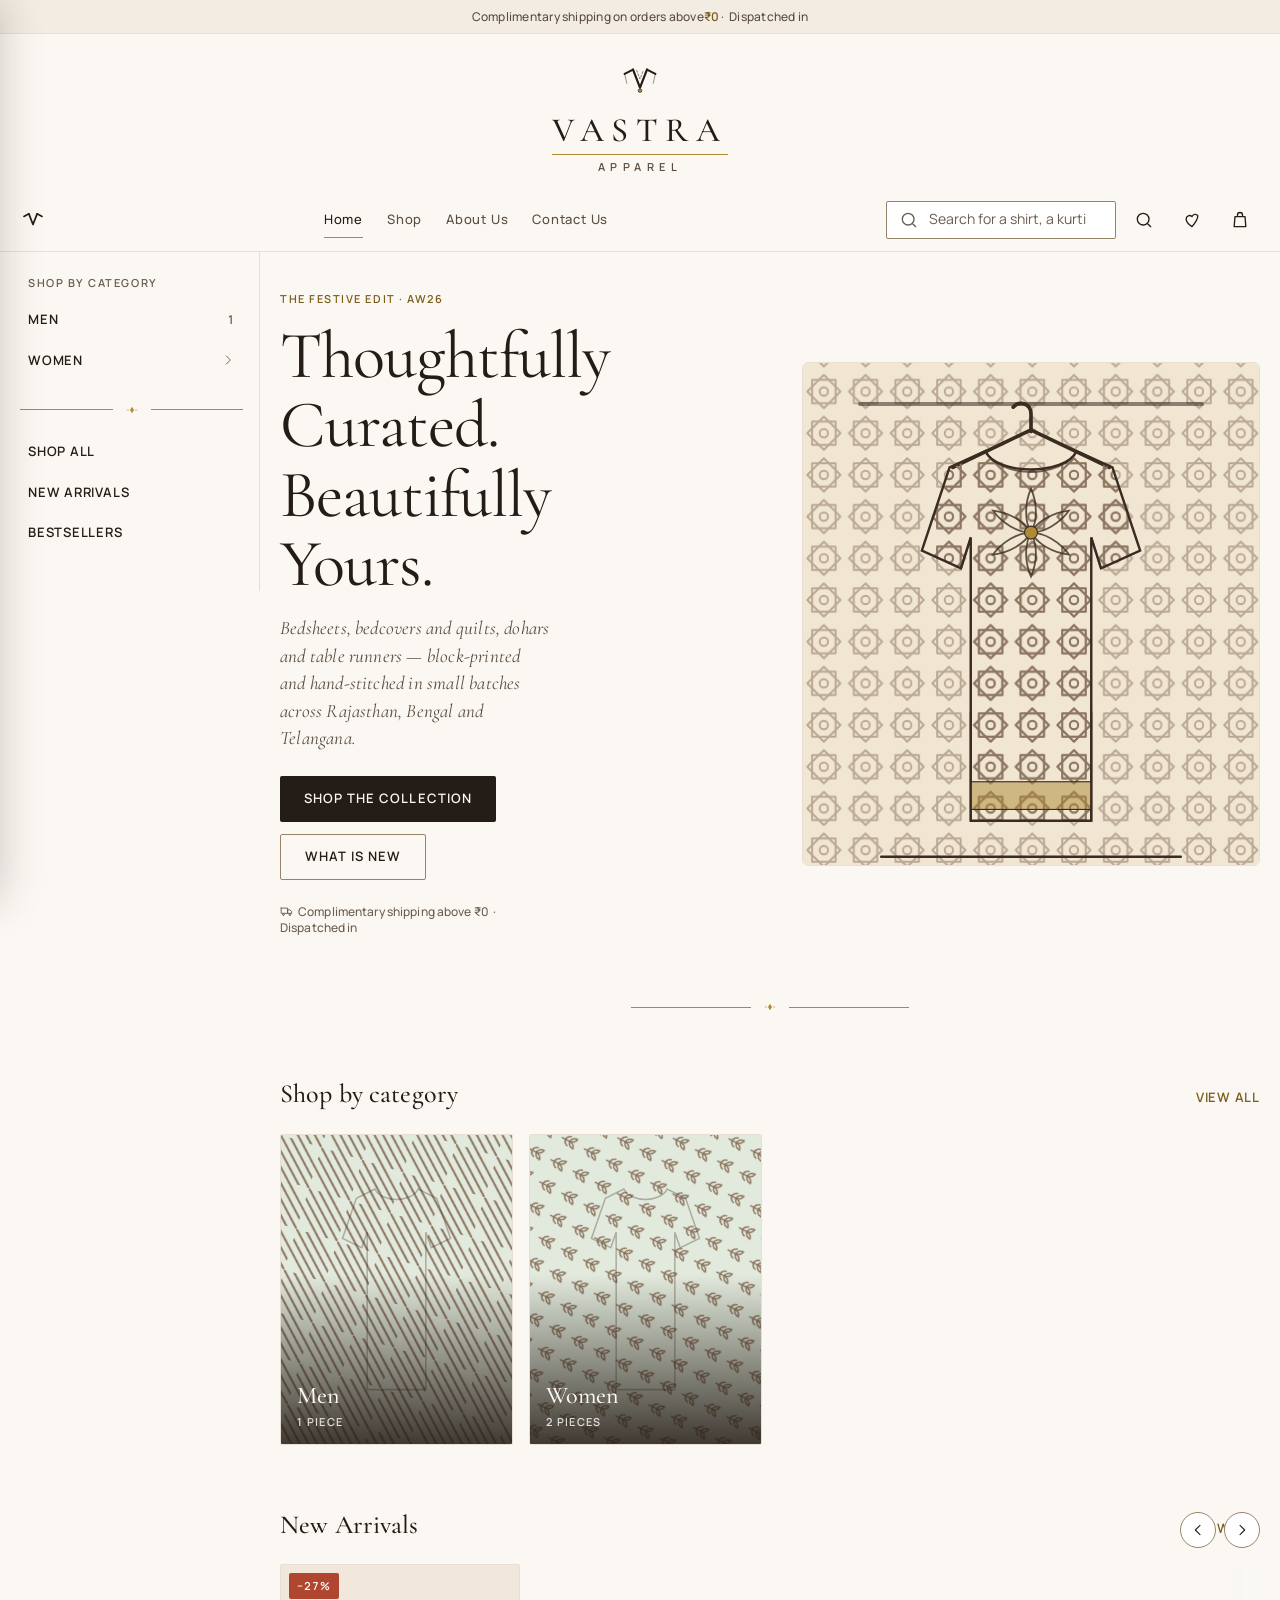
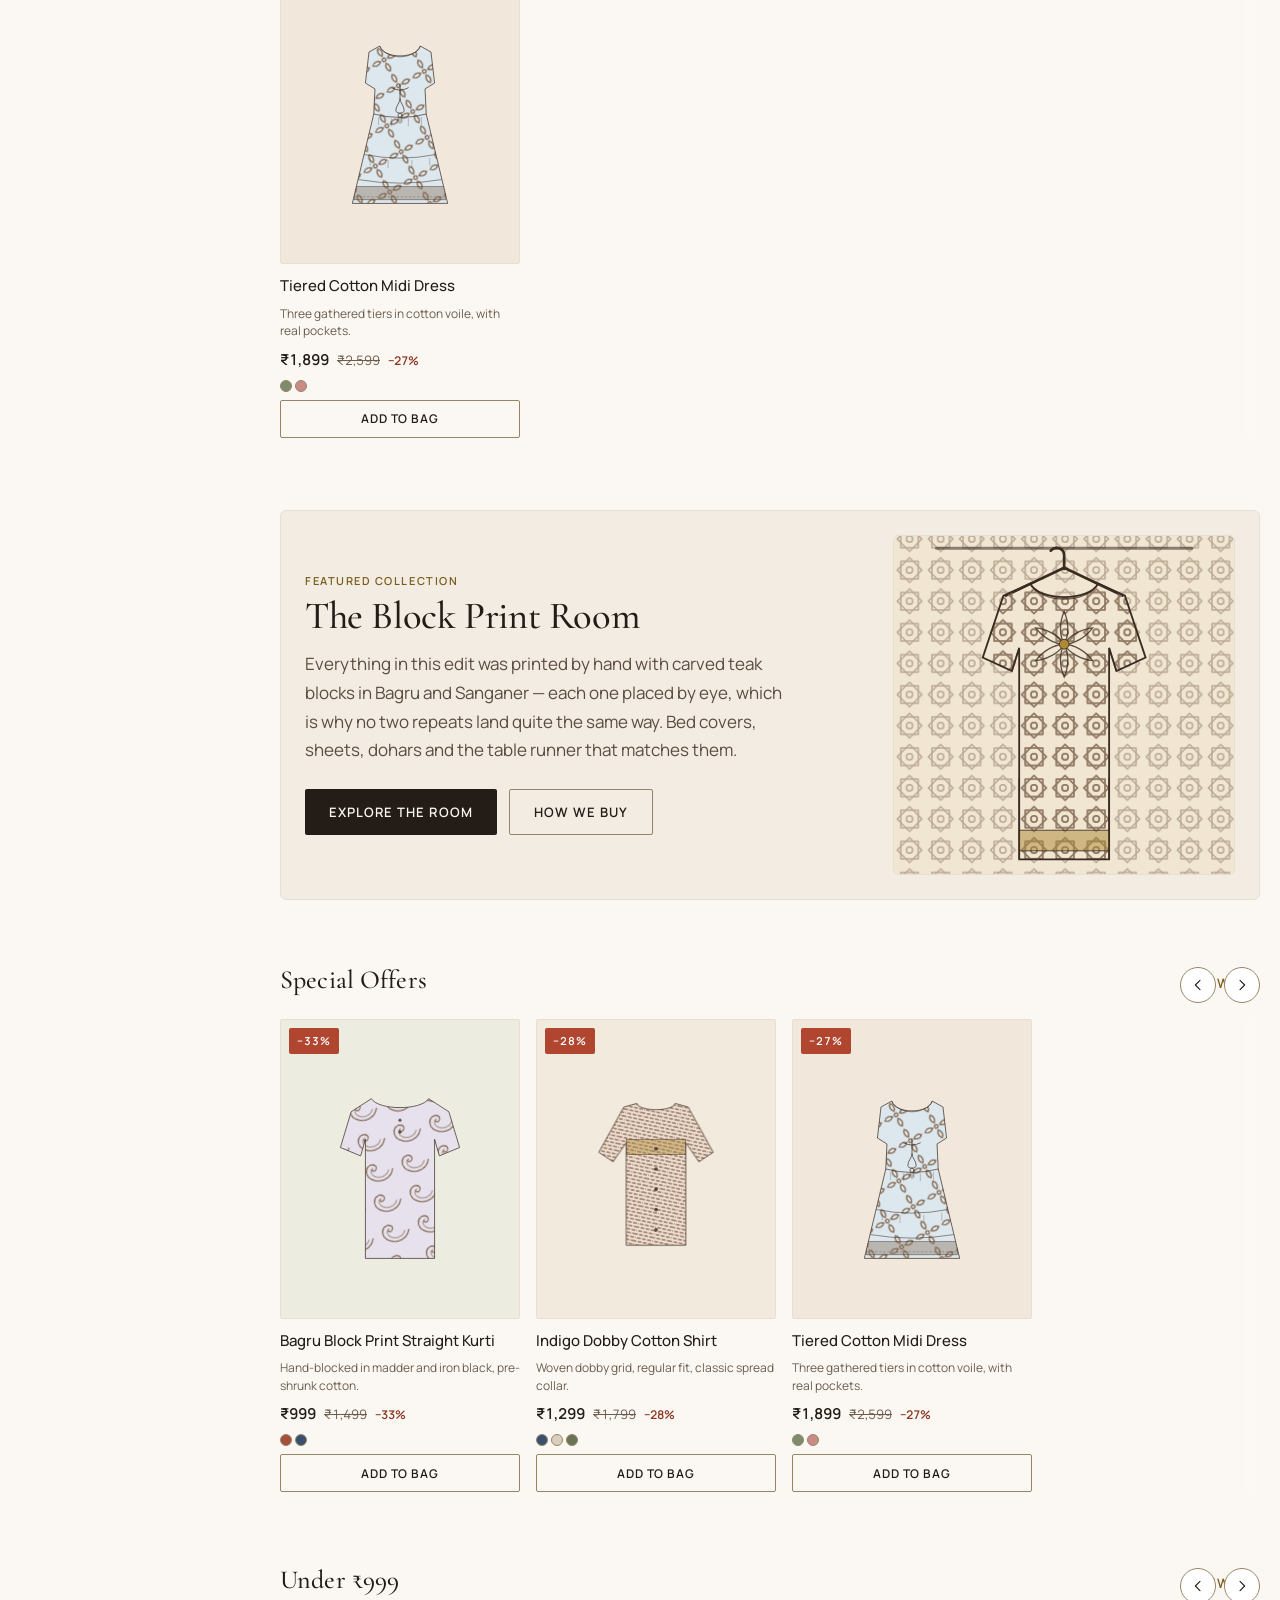
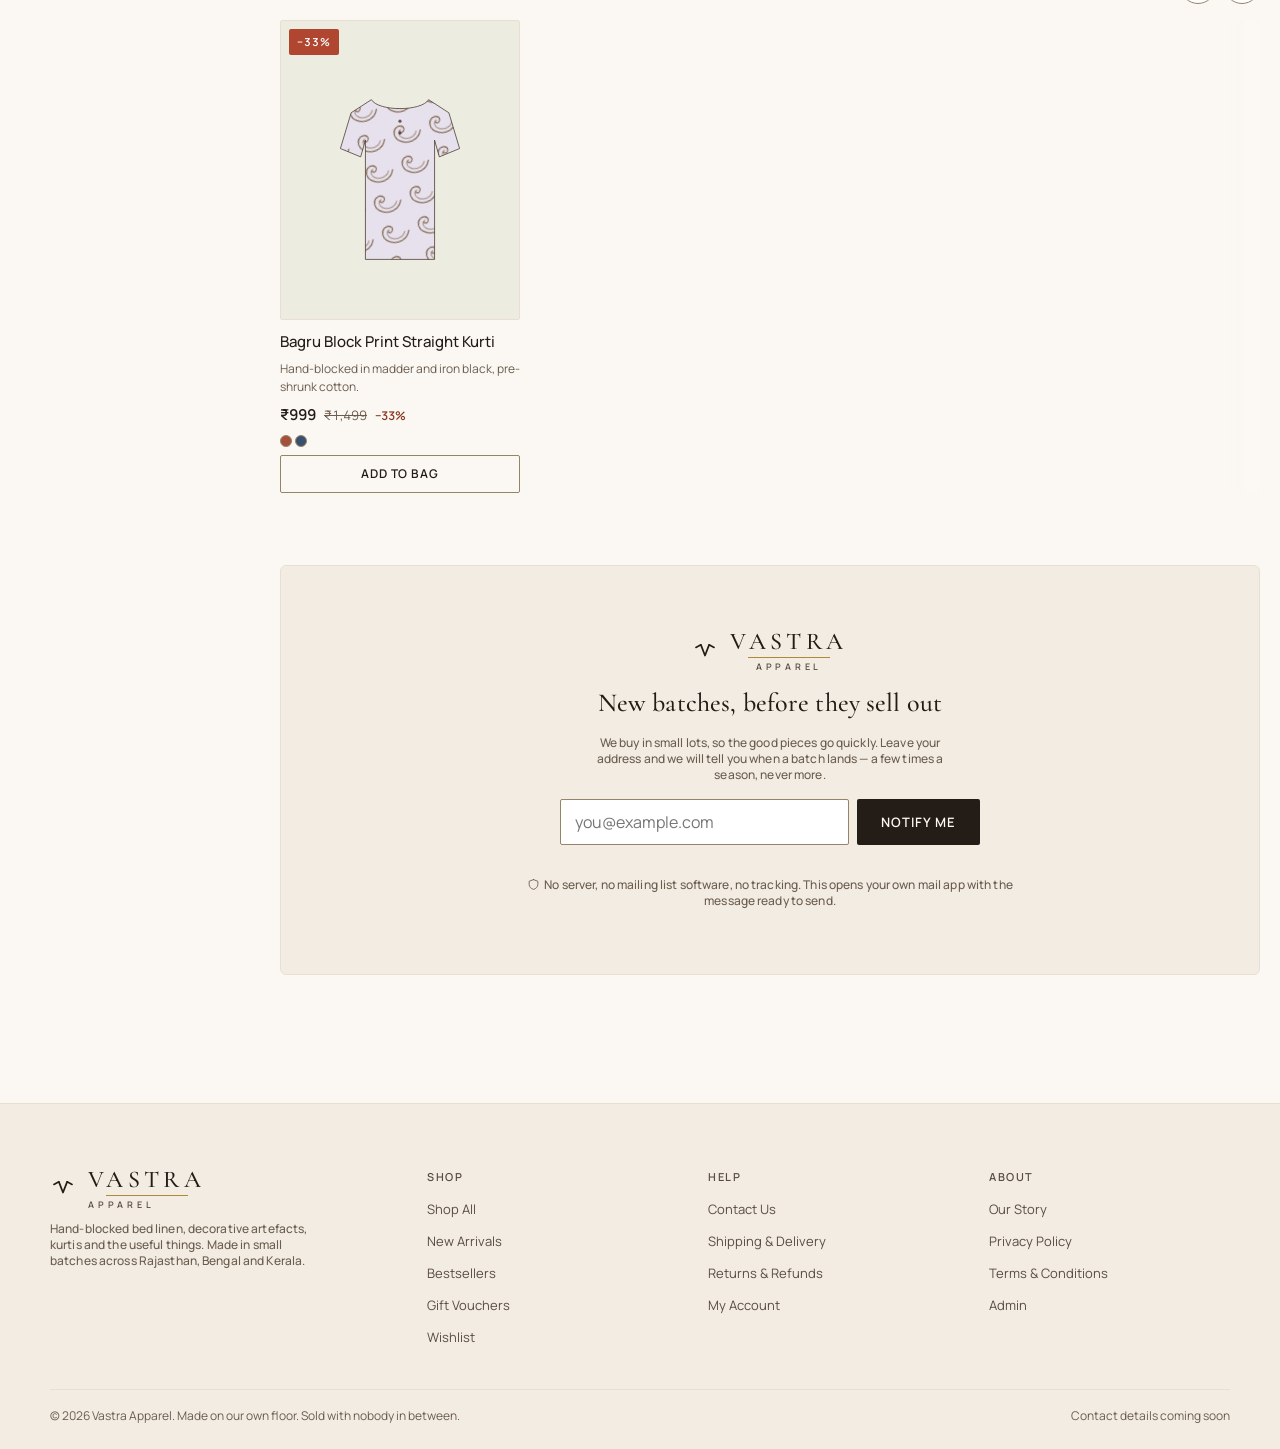
==== app/index.html @ 2b6f410c "Strip DEVI to a garment skeleton: 3 products, sizes, and the two new rules The storefront is DEVI's;" ====
<!doctype html>
<html lang="en">
<head>
<meta charset="utf-8">
<meta name="viewport" content="width=device-width, initial-scale=1, viewport-fit=cover">
<title>Vastra Apparel — Made on our own floor. Sold with nobody in between.</title>
<meta name="description" content="Shirts, kurtis and dresses from the floor that makes them. Sizes S to XXL, free delivery, free returns for seven days.">
<meta name="theme-color" content="#FBF8F3">

<link rel="preconnect" href="https://fonts.googleapis.com">
<link rel="preconnect" href="https://fonts.gstatic.com" crossorigin>
<link href="https://fonts.googleapis.com/css2?family=Cormorant+Garamond:ital,wght@0,400;0,500;0,600;1,400&family=Manrope:wght@400;500;600;700&display=swap" rel="stylesheet">

<!-- tokens.css MUST load first: every other sheet reads from it. -->
<link rel="stylesheet" href="styles/tokens.css">
<link rel="stylesheet" href="styles/base.css">
<link rel="stylesheet" href="styles/layout.css">
<link rel="stylesheet" href="styles/components.css">
<link rel="stylesheet" href="styles/pages.css">
</head>
<body>

<a class="skip" href="#main">Skip to content</a>

<div class="strip" id="strip"></div>

<!-- The logo, above the navigation. A separate NON-STICKY row: the sticky
     header below keeps the monogram alone, so the brand survives a scroll
     without two lockups being on screen at once. Filled by ui.js, because
     a `brand.logo` path in shop.json swaps the drawn lockup for a file. -->
<a class="brand-band" id="brand-band" href="#/"
   aria-label="Vastra Apparel, home"></a>

<header class="hdr" id="site-header">
  <div class="hdr-left">
    <button class="burger" id="burger" aria-label="Open menu"
            aria-controls="drawer" aria-expanded="false"><span id="i-burger"></span></button>
    <a href="#/" id="brand-logo" aria-label="Vastra Apparel, home"></a>
  </div>

  <nav class="nav" aria-label="Main">
    <a href="#/" data-nav="/">Home</a>
    <a href="#/shop" data-nav="/shop">Shop</a>
    <a href="#/about" data-nav="/about">About Us</a>
    <a href="#/contact" data-nav="/contact">Contact Us</a>
  </nav>

  <div class="hdr-right">
    <div class="search-wrap">
      <form class="search" id="search-form" role="search">
        <span id="i-search"></span>
        <input type="search" name="q" placeholder="Search for a shirt, a kurti…"
               aria-label="Search products" autocomplete="off">
      </form>
    </div>
    <button class="icon-btn" id="search-toggle" aria-label="Search"
            aria-expanded="false"><span id="i-search-m"></span></button>
    <a class="icon-btn" href="#/wishlist" aria-label="Wishlist" data-opt>
      <span id="i-wish"></span>
      <span class="badge-count" data-wish-count hidden>0</span>
    </a>
    <a class="icon-btn" href="#/cart" aria-label="Shopping bag">
      <span id="i-bag"></span>
      <span class="badge-count" data-cart-count hidden>0</span>
    </a>
  </div>
</header>

<!-- Collapses to an icon below 1024 and expands into its own full-width row
     rather than squeezing inline. -->
<div class="search-row" id="search-row">
  <form class="search" id="search-form-m" role="search">
    <input type="search" name="q" placeholder="Search for a shirt, a kurti…"
           aria-label="Search products" autocomplete="off">
  </form>
</div>

<div class="shell" id="shell">
  <aside class="rail" id="rail" aria-label="Product categories"></aside>

  <main class="main main-wide" id="main">
    <!-- ⚠️ Every section carries data-screen. router.js toggles [hidden] on
         these, and base.css's [hidden]{display:none !important} is what makes
         that beat the display:grid these pick up from pages.css. -->
    <section data-screen="home" hidden></section>
    <section data-screen="listing" hidden></section>
    <section data-screen="product" hidden></section>
    <section data-screen="cart" hidden></section>
    <section data-screen="checkout" hidden></section>
    <section data-screen="confirm" hidden></section>
    <section data-screen="wishlist" hidden></section>
    <section data-screen="account" hidden></section>
    <section data-screen="info" hidden></section>
    <section data-screen="admin" hidden></section>
    <section data-screen="notfound" hidden></section>
  </main>

  <footer class="ftr">
    <div class="ftr-grid">
      <div>
        <div id="ftr-logo"></div>
        <p class="t-micro dim" style="margin-top:var(--s3);max-width:34ch">
          Hand-blocked bed linen, decorative artefacts, kurtis and the useful
          things. Made in small batches across Rajasthan, Bengal and Kerala.
        </p>
      </div>
      <div>
        <h4>Shop</h4>
        <ul>
          <li><a href="#/shop">Shop All</a></li>
          <li><a href="#/new">New Arrivals</a></li>
          <li><a href="#/best">Bestsellers</a></li>
          <li><a href="#/c/gift-vouchers">Gift Vouchers</a></li>
          <li><a href="#/wishlist">Wishlist</a></li>
        </ul>
      </div>
      <div>
        <h4>Help</h4>
        <ul>
          <li><a href="#/contact">Contact Us</a></li>
          <li><a href="#/shipping">Shipping &amp; Delivery</a></li>
          <li><a href="#/returns">Returns &amp; Refunds</a></li>
          <li><a href="#/account">My Account</a></li>
        </ul>
      </div>
      <div>
        <h4>About</h4>
        <ul>
          <li><a href="#/about">Our Story</a></li>
          <li><a href="#/privacy">Privacy Policy</a></li>
          <li><a href="#/terms">Terms &amp; Conditions</a></li>
          <li><a href="#/admin">Admin</a></li>
        </ul>
      </div>
    </div>
    <div class="ftr-base">
      <span id="ftr-legal"></span>
      <span id="ftr-contact"></span>
    </div>
  </footer>
</div>

<div class="scrim" id="scrim" hidden></div>

<aside class="drawer" id="drawer" aria-hidden="true" aria-label="Menu">
  <div class="drawer-head">
    <span id="drawer-logo"></span>
    <button class="icon-btn" id="drawer-close" aria-label="Close menu">
      <span id="i-close"></span></button>
  </div>
  <div class="drawer-body">
    <nav class="drawer-nav" aria-label="Main">
      <a href="#/">Home</a>
      <a href="#/shop">Shop All</a>
      <a href="#/wishlist">Wishlist</a>
      <a href="#/account">My Account</a>
      <a href="#/about">About Us</a>
      <a href="#/contact">Contact Us</a>
    </nav>
    <div id="drawer-tree"></div>
  </div>
</aside>

<noscript>
  <div style="padding:2rem;text-align:center">
    Vastra Apparel needs JavaScript to show the catalogue.
    Please enable it, or write to us and we will take your order by hand.
  </div>
</noscript>

<script type="module" src="app.js"></script>
</body>
</html>
---- app/styles/tokens.css ----
/* ============================================================================
   Vastra Apparel — design tokens.

   THIS IS THE ONLY FILE IN THE PROJECT THAT MAY CONTAIN A :root BLOCK OR A
   LITERAL COLOUR. tools/tokens.pl enforces both halves of that: a hex in any
   other stylesheet fails the check, and so does a token defined in one palette
   block but missing from another.

   Three blocks, as in kirana: :root, the prefers-color-scheme override, and the
   forced [data-theme] block. Vastra ships LIGHT-ONLY -- the brand's whole claim is
   warm ivory, and a dark mode inverts the one thing that is the brand. So all
   three blocks carry the SAME light values.

   That is not a dodge, and the thing that makes it honest is `color-scheme:light`
   in all three. Copy light values into the dark block but leave `color-scheme:dark`
   and the page renders ivory while the browser renders scrollbars, date pickers
   and form widgets dark on top of it -- a half-themed page, which is worse than
   either choice made properly.

   To add a real dark palette later: fill in the two dark blocks and flip their
   color-scheme. Nothing else in the project needs to change, because no component
   rule anywhere names a colour.

   ⚠️ Every contrast ratio in the comments below was COMPUTED with the WCAG
   relative-luminance formula, not estimated. Three values were moved after
   measuring rather than shipped -- each is noted where it sits.
   ========================================================================= */

:root{
  /* ---- surfaces ---------------------------------------------------------- */
  --paper:#FBF8F3;   /* the page. Warm ivory, not white. */
  --card:#FFFFFF;    /* lifted panels, form fields, the drawer */
  --sunk:#F2ECE2;    /* the announcement strip, image tiles, disabled fills */

  /* ---- text -------------------------------------------------------------- */
  /* ink 15.82 on paper / 16.76 on card / 14.27 on sunk
     ink-soft 8.43 on paper / 8.26 on card / 7.03 on sunk
     ink-dim 6.07 on paper / 6.43 on card / 5.47 on sunk  -- clears 4.5 at 12px */
  --ink:#241C16;
  --ink-soft:#5A4C40;
  --ink-dim:#6B5C4E;
  --on-ink:#FBF8F3;  /* text on a filled --ink button. 15.82 */

  /* ---- borders ----------------------------------------------------------- */
  /* --edge is a DECORATIVE hairline and may be faint.
     --edge-2 is a CONTROL border -- a text input's border IS its affordance --
     so it must clear 3:1 on every surface it can sit on.
     ⚠️ #D3C6B4 was the obvious value and measured 1.68 on --card. A straight
     fail. Moved to #968468: 3.62 card / 3.42 paper / 3.08 sunk. */
  --edge:#E8DFD2;
  --edge-2:#968468;

  /* ---- antique gold ------------------------------------------------------ */
  /* ⚠️ #AE8936 is PINNED, not chosen. It is the only value in the family where
     dark ink on filled gold clears 4.5 (4.95) AND gold itself clears 3:1
     against --paper (3.08) so it can be a hairline rule.
     #9C7A2E failed BOTH ways at once -- white on it 4.01, dark ink on it 4.18:
     the classic mid-luminance dead zone. One step lighter (#B9944A) and the
     3:1 hairline rule fails at 2.68.
     ⚠️ --on-gold is DARK. This is the "never hardcode #fff on an accent" rule
     biting in LIGHT mode, which is where nobody expects it. */
  --gold:#AE8936;
  --gold-wash:#F8F0DC;
  --gold-ink:#7A5D1D;   /* 6.16 on card / 5.42 on gold-wash / 5.24 on sunk */
  --on-gold:#2A1F0C;    /* 4.95 on gold */

  /* ---- terracotta: SALE AND DISCOUNT ONLY -------------------------------- */
  /* Deliberately not the same hue as --alert. A price that is good news and a
     field that is wrong must not wear the same colour. */
  --rose:#B04630;
  --rose-wash:#FBEBE5;
  --rose-ink:#8C3521;   /* 7.94 on card / 6.85 on rose-wash */
  --on-rose:#FFFFFF;    /* 5.58 on rose */

  /* ---- success ----------------------------------------------------------- */
  --good:#2E6B4F;
  --good-wash:#E6F1EA;
  --good-ink:#215540;   /* 8.61 on card / 7.44 on good-wash */
  --on-good:#FFFFFF;    /* 6.30 on good */

  /* ---- error ------------------------------------------------------------- */
  --alert:#A8322A;
  --alert-wash:#FAEAE7;
  --alert-ink:#8A251E;  /* 8.88 on card / 7.61 on alert-wash */
  --on-alert:#FFFFFF;   /* 6.66 on alert */

  /* ---- amber: the honesty strip ------------------------------------------ */
  /* Its own accent, because "this is a demo id and takes no money" is neither
     an error nor good news, and must not be mistaken for either. */
  --warn:#8A6514;
  --warn-wash:#FCF3DF;
  --warn-ink:#6E5010;   /* 7.26 on card / 6.33 on warn-wash */
  --on-warn:#FFFFFF;    /* 5.21 on warn */

  /* ---- overlay ----------------------------------------------------------- */
  /* The category-tile gradient and the quick-view bar. Text sits only where
     alpha >= 0.80, measured 8.98 at that edge and 10.81 at full strength. */
  --veil:rgba(36,28,22,.86);
  --on-veil:#FBF8F3;
  --scrim:rgba(36,28,22,.44);  /* behind the mobile drawer */

  /* ---- ARTWORK: non-varying by design ------------------------------------
     Declared IDENTICALLY in all three blocks, exactly as kirana's --qr-paper /
     --qr-ink pair is. A generated swatch is a piece of cloth under light.
     Inverting it in dark mode makes every product read as a cut-out, and a real
     photograph -- the swap path -- is shot on white and cannot invert at all.
     Declaring these as non-varying is the honest way to say "not themed",
     rather than hardcoding them in art.js and arguing with the checker.

     art-ink measures 10.01-10.90 on all six pastels.
     art-ink-2 measures 3.24-3.53 -- LINEWORK ONLY, never text.
     ⚠️ art-gold on the pastels is 2.43-2.65 and FAILS 3:1. It is not fixed by
     darkening; it is fixed by a rule: GOLD IS A FILL, NEVER A STROKE. Every
     gold shape in art.js carries a 0.75-unit --art-ink outline (4.11 on gold),
     so the shape's edge carries the contrast. That is also how real zari and
     khari block-printing physically looks -- metallic fill inside a printed
     outline. The accessibility fix and the craft authenticity are one decision. */
  --art-paper:#FFFDF8;
  --art-ink:#3A2C22;
  --art-ink-2:#8C7560;
  --art-gold:#AE8936;
  --p-blush:#F4DFD7;
  --p-sage:#E2EADD;
  --p-sky:#DDE7EE;
  --p-sand:#F1E6D2;
  --p-lilac:#E7E1EE;
  --p-clay:#EEDBCD;

  /* ---- shadows ----------------------------------------------------------- */
  --sh-card:0 1px 2px rgba(36,28,22,.06);
  --sh-lift:0 6px 24px rgba(36,28,22,.10);
  --sh-drawer:0 0 40px rgba(36,28,22,.22);

  /* ---- type -------------------------------------------------------------- */
  /* Cormorant is VOICE: hero, headings, category names, the tagline.
     Manrope is DATA: product names, prices, labels, buttons, form fields.
     Applying the serif to everything is what makes a template collapse at 13px.
     ⚠️ Cormorant is never used below 20px -- its thin strokes hint away on
     Windows below that and it looks cheap, the opposite of the intent.
     --f-deva is a SYSTEM stack, loaded for nobody: the brand authors no
     Devanagari, but a customer's name or address will contain it and must not
     render as tofu. A webfont for someone else's keystrokes is 180KB wasted. */
  --f-display:'Cormorant Garamond',Georgia,'Times New Roman',serif;
  --f-ui:'Manrope','Segoe UI',system-ui,-apple-system,sans-serif;
  --f-deva:'Noto Sans Devanagari','Nirmala UI','Mangal',sans-serif;

  /* ---- space ------------------------------------------------------------- */
  /* s6/s7 are 40/64 against kirana's 32/48. This brand's whole claim is white
     space and the section rhythm has to be visibly slower. */
  --s1:4px; --s2:8px; --s3:12px; --s4:16px; --s5:24px; --s6:40px; --s7:64px;

  /* ---- radii ------------------------------------------------------------- */
  /* 2/6 against kirana's 6/10. Rounded corners read friendly and app-like;
     premium textile retail is near-square. */
  --r1:2px; --r2:6px;

  /* ---- metrics ----------------------------------------------------------- */
  --hh:64px;      /* header row */
  --strip:34px;   /* announcement strip above it */
  --rail:260px;   /* the category sidebar */
  --gutter:max(20px, env(safe-area-inset-left, 0px));

  /* ---- motion ------------------------------------------------------------
     Three durations, two easings, nothing else. No bounce, no spring, no
     overshoot anywhere in this system -- an overshoot curve says "playful".
     Every value here decelerates into place and stops.
     --t-zoom is the one deliberate outlier: a slow card zoom reads as
     considered, a 220ms one reads as a web app. */
  --t-micro:140ms;
  --t-move:220ms;
  --t-drawer:320ms;
  --t-zoom:480ms;
  --e-enter:cubic-bezier(.2,.6,.2,1);
  --e-exit:cubic-bezier(.4,0,.6,1);

  color-scheme:light;
}

/* Vastra ships light-only. This block exists so that the OS dark preference
   cannot produce a half-themed page -- NOT because the palette is unfinished.
   Do not "fill this in" with dark values without also doing the contrast work
   and flipping color-scheme; see the header of this file. */
@media (prefers-color-scheme: dark){
  :root:not([data-theme="light"]){
    --paper:#FBF8F3; --card:#FFFFFF; --sunk:#F2ECE2;
    --ink:#241C16; --ink-soft:#5A4C40; --ink-dim:#6B5C4E; --on-ink:#FBF8F3;
    --edge:#E8DFD2; --edge-2:#968468;
    --gold:#AE8936; --gold-wash:#F8F0DC; --gold-ink:#7A5D1D; --on-gold:#2A1F0C;
    --rose:#B04630; --rose-wash:#FBEBE5; --rose-ink:#8C3521; --on-rose:#FFFFFF;
    --good:#2E6B4F; --good-wash:#E6F1EA; --good-ink:#215540; --on-good:#FFFFFF;
    --alert:#A8322A; --alert-wash:#FAEAE7; --alert-ink:#8A251E; --on-alert:#FFFFFF;
    --warn:#8A6514; --warn-wash:#FCF3DF; --warn-ink:#6E5010; --on-warn:#FFFFFF;
    --veil:rgba(36,28,22,.86); --on-veil:#FBF8F3; --scrim:rgba(36,28,22,.44);
    --art-paper:#FFFDF8; --art-ink:#3A2C22; --art-ink-2:#8C7560; --art-gold:#AE8936;
    --p-blush:#F4DFD7; --p-sage:#E2EADD; --p-sky:#DDE7EE;
    --p-sand:#F1E6D2; --p-lilac:#E7E1EE; --p-clay:#EEDBCD;
    --sh-card:0 1px 2px rgba(36,28,22,.06);
    --sh-lift:0 6px 24px rgba(36,28,22,.10);
    --sh-drawer:0 0 40px rgba(36,28,22,.22);
    --f-display:'Cormorant Garamond',Georgia,'Times New Roman',serif;
    --f-ui:'Manrope','Segoe UI',system-ui,-apple-system,sans-serif;
    --f-deva:'Noto Sans Devanagari','Nirmala UI','Mangal',sans-serif;
    --s1:4px; --s2:8px; --s3:12px; --s4:16px; --s5:24px; --s6:40px; --s7:64px;
    --r1:2px; --r2:6px;
    --hh:64px; --strip:34px; --rail:260px;
    --gutter:max(20px, env(safe-area-inset-left, 0px));
    --t-micro:140ms; --t-move:220ms; --t-drawer:320ms; --t-zoom:480ms;
    --e-enter:cubic-bezier(.2,.6,.2,1);
    --e-exit:cubic-bezier(.4,0,.6,1);
    color-scheme:light;
  }
}

/* The forced-theme block, for a host that sets data-theme explicitly.
   Byte-identical to the one above, for the same reason. */
:root[data-theme="dark"]{
  --paper:#FBF8F3; --card:#FFFFFF; --sunk:#F2ECE2;
  --ink:#241C16; --ink-soft:#5A4C40; --ink-dim:#6B5C4E; --on-ink:#FBF8F3;
  --edge:#E8DFD2; --edge-2:#968468;
  --gold:#AE8936; --gold-wash:#F8F0DC; --gold-ink:#7A5D1D; --on-gold:#2A1F0C;
  --rose:#B04630; --rose-wash:#FBEBE5; --rose-ink:#8C3521; --on-rose:#FFFFFF;
  --good:#2E6B4F; --good-wash:#E6F1EA; --good-ink:#215540; --on-good:#FFFFFF;
  --alert:#A8322A; --alert-wash:#FAEAE7; --alert-ink:#8A251E; --on-alert:#FFFFFF;
  --warn:#8A6514; --warn-wash:#FCF3DF; --warn-ink:#6E5010; --on-warn:#FFFFFF;
  --veil:rgba(36,28,22,.86); --on-veil:#FBF8F3; --scrim:rgba(36,28,22,.44);
  --art-paper:#FFFDF8; --art-ink:#3A2C22; --art-ink-2:#8C7560; --art-gold:#AE8936;
  --p-blush:#F4DFD7; --p-sage:#E2EADD; --p-sky:#DDE7EE;
  --p-sand:#F1E6D2; --p-lilac:#E7E1EE; --p-clay:#EEDBCD;
  --sh-card:0 1px 2px rgba(36,28,22,.06);
  --sh-lift:0 6px 24px rgba(36,28,22,.10);
  --sh-drawer:0 0 40px rgba(36,28,22,.22);
  --f-display:'Cormorant Garamond',Georgia,'Times New Roman',serif;
  --f-ui:'Manrope','Segoe UI',system-ui,-apple-system,sans-serif;
  --f-deva:'Noto Sans Devanagari','Nirmala UI','Mangal',sans-serif;
  --s1:4px; --s2:8px; --s3:12px; --s4:16px; --s5:24px; --s6:40px; --s7:64px;
  --r1:2px; --r2:6px;
  --hh:64px; --strip:34px; --rail:260px;
  --gutter:max(20px, env(safe-area-inset-left, 0px));
  --t-micro:140ms; --t-move:220ms; --t-drawer:320ms; --t-zoom:480ms;
  --e-enter:cubic-bezier(.2,.6,.2,1);
  --e-exit:cubic-bezier(.4,0,.6,1);
  color-scheme:light;
}
---- app/styles/base.css ----
/* ============================================================================
   Vastra Apparel — reset, type scale, focus, utilities.

   NO LITERAL COLOURS IN THIS FILE OR ANY OTHER STYLESHEET. Everything goes
   through a token from tokens.css. tools/tokens.pl fails on a hex here.
   ========================================================================= */

*,*::before,*::after{ box-sizing:border-box; }

html{
  -webkit-text-size-adjust:100%;
  scroll-behavior:smooth;
}

body{
  margin:0;
  background:var(--paper);
  color:var(--ink);
  font-family:var(--f-ui);
  font-size:15px;
  line-height:1.60;
  font-weight:400;
  -webkit-font-smoothing:antialiased;
  -moz-osx-font-smoothing:grayscale;
  text-rendering:optimizeLegibility;
}

/* ⚠️ LOAD-BEARING. Any component rule giving an element a display beats the
   UA's [hidden], and this site has sections that are display:grid and category
   sub-lists that are display:flex. Without !important the entire category tree
   renders permanently expanded and every screen stacks on top of every other.
   This exact bug left kirana's back button sitting on its home screen. */
[hidden]{ display:none !important; }

img,svg{ display:block; max-width:100%; }
img{ height:auto; }

/* ⚠️ The blanket display:block above is right for a standalone glyph and
   WRONG for one sitting inside a sentence -- it throws the icon onto its own
   line, which looked like a stray mark above the hero's shipping note.
   An icon in flowing text is inline, and sits on the baseline. */
p svg, .t-micro svg, .card-desc svg, .crumbs svg, .total-row svg, .ord-meta svg{
  display:inline-block; vertical-align:-.15em; margin-right:2px;
}

button,input,select,textarea{
  font:inherit;
  color:inherit;
  margin:0;
}
button{ background:none; border:0; padding:0; cursor:pointer; }
button:disabled{ cursor:not-allowed; }

a{ color:inherit; text-decoration:none; }

ul,ol{ margin:0; padding:0; list-style:none; }

h1,h2,h3,h4,p,figure,blockquote{ margin:0; }

hr{ border:0; border-top:1px solid var(--edge); margin:0; }

/* User-entered text will contain Devanagari. The brand authors none, so no
   webfont is loaded -- this is a system stack so a name or an address line
   never renders as tofu. */
input,textarea,.user-text{ font-family:var(--f-ui),var(--f-deva); }

/* ---------------------------------------------------------------------------
   FOCUS -- two-tone, and this is not optional.

   ⚠️ A single --ink ring measures 2.66 on --good and fails. The --paper halo
   guarantees the ink ring always lands on --paper, where it measures 15.82
   whatever the element underneath is filled with. Provably correct for every
   current accent and every future one.
   ------------------------------------------------------------------------ */
:focus{ outline:none; }
:focus-visible{
  outline:2px solid var(--ink);
  outline-offset:2px;
  box-shadow:0 0 0 2px var(--paper);
  border-radius:var(--r1);
}

::selection{ background:var(--gold-wash); color:var(--ink); }

/* ---------------------------------------------------------------------------
   TYPE SCALE
   The ramp is 11 12 13 15 17 20 26 30 44 68. The top is roughly 1.25; the
   bottom four are HAND-SET, not ratio-derived -- 1.25 from 15px gives 18.75
   and 11.7, and a half-pixel type scale is how a system starts lying about
   itself.
   ------------------------------------------------------------------------ */

.t-hero{
  font-family:var(--f-display); font-weight:400;
  font-size:clamp(40px,5.2vw,68px); line-height:1.04; letter-spacing:-.015em;
}
.t-h1{
  font-family:var(--f-display); font-weight:500;
  font-size:clamp(30px,3vw,44px); line-height:1.12; letter-spacing:-.01em;
}
.t-h2{
  font-family:var(--f-display); font-weight:500;
  font-size:26px; line-height:1.22; letter-spacing:.005em;
}
.t-h3{
  font-family:var(--f-display); font-weight:600;
  font-size:20px; line-height:1.3;
}
.t-tagline{
  font-family:var(--f-display); font-weight:400; font-style:italic;
  font-size:19px; line-height:1.45; letter-spacing:.01em;
  color:var(--ink-soft);
}
.t-body{ font-size:15px; line-height:1.60; }
.t-long{ font-size:17px; line-height:1.70; }

/* The one device that signals "considered" without colour or ornament.
   The wide tracking is doing that work; do not reduce it. */
.t-eyebrow{
  font-size:11px; font-weight:600; line-height:1.2;
  text-transform:uppercase; letter-spacing:.14em;
}
.t-micro{ font-size:12px; font-weight:500; line-height:1.35; letter-spacing:.01em; }

.t-num{ font-variant-numeric:tabular-nums; }

/* ---------------------------------------------------------------------------
   UTILITIES
   ------------------------------------------------------------------------ */

.dim{ color:var(--ink-dim); }
.soft{ color:var(--ink-soft); }

.sr-only{
  position:absolute; width:1px; height:1px;
  padding:0; margin:-1px; overflow:hidden;
  clip:rect(0,0,0,0); white-space:nowrap; border:0;
}

/* Skip link -- visible only on keyboard focus. */
.skip{
  position:absolute; left:var(--s4); top:calc(var(--s4) * -4);
  z-index:90; padding:var(--s2) var(--s4);
  background:var(--card); border:1px solid var(--edge-2);
  border-radius:var(--r1);
  transition:top var(--t-micro) var(--e-enter);
}
.skip:focus-visible{ top:var(--s4); }

.stack > * + *{ margin-top:var(--s3); }

/* The gold rule ornament's container -- a hairline with the lotus bud centred.
   Used as the section divider throughout; it does more "not a template" work
   than any other single element in the system. */
.ornament{
  display:flex; align-items:center; justify-content:center;
  gap:var(--s3); color:var(--gold);
}
.ornament::before,.ornament::after{
  content:''; height:1px; flex:1; max-width:120px;
  background:currentColor;
}

/* ---------------------------------------------------------------------------
   MOTION
   The blanket rule, as in kirana. The drawer then appears instantly, which is
   correct behaviour and not a bug.

   ⚠️ But reduced motion must not mean reduced FEEDBACK. The product card's
   hover state is carried entirely by a transform, which this rule deletes --
   a common and completely invisible accessibility regression. components.css
   restores it as a gold inset ring under the same query.
   ------------------------------------------------------------------------ */
@media (prefers-reduced-motion: reduce){
  html{ scroll-behavior:auto; }
  *{ animation:none !important; transition:none !important; }
}
---- app/styles/layout.css ----
/* ============================================================================
   Vastra Apparel — the shell: strip, header, sidebar rail, drawer, footer.

   The sidebar collapses to a drawer at 1024px. That is the real constraint
   point: below it, 240px of rail plus three 240px cards plus gutters stops
   fitting, and shrinking the cards instead is what makes a grid look cramped.
   ========================================================================= */

/* ---------------------------------------------------------------------------
   ANNOUNCEMENT STRIP -- kept at every width. One line, and it is where free
   shipping and festive dates live.
   ------------------------------------------------------------------------ */
.strip{
  height:var(--strip);
  display:flex; align-items:center; justify-content:center;
  background:var(--sunk);
  border-bottom:1px solid var(--edge);
  padding:0 var(--gutter);
  font-size:12px; font-weight:500; letter-spacing:.02em;
  color:var(--ink-soft);
  text-align:center;
  overflow:hidden; white-space:nowrap; text-overflow:ellipsis;
}
.strip b{ color:var(--gold-ink); font-weight:600; }

/* ---------------------------------------------------------------------------
   BRAND BAND -- the logo, above the navigation.

   Deliberately NOT sticky. It scrolls away and the header below keeps the
   monogram, which is why the page can afford to give the lockup this much
   room in the first place.

   ⚠️ The <img> height is FIXED and its width is free. A real logo file of
   any aspect ratio therefore drops in without the row changing height --
   otherwise swapping the lockup for a file shifts every page down.
   ------------------------------------------------------------------------ */
.brand-band{
  display:flex; align-items:center; justify-content:center;
  padding:var(--s5) var(--gutter) var(--s4);
  background:var(--paper);
  color:var(--ink); text-decoration:none;
}
.brand-band img{ display:block; height:56px; width:auto; max-width:100%; }

 (max-width:1023px){
  .brand-band{ padding:var(--s4) var(--gutter) var(--s3); }
  .brand-band img{ height:40px; }
}

/* ---------------------------------------------------------------------------
   HEADER
   ⚠️ The mark stays LEFT at every width. Centring it on mobile is conventional
   and wrong here: it costs the row its most stable anchor and forces the
   hamburger and the cart into a symmetry that breaks the moment the cart badge
   gains a second digit. The CENTRED lockup is a different row -- the brand
   band above -- which has no controls in it to throw out of balance.
   ------------------------------------------------------------------------ */
.hdr{
  position:sticky; top:0; z-index:40;
  height:var(--hh);
  display:grid;
  grid-template-columns:auto 1fr auto;
  align-items:center; gap:var(--s4);
  padding:0 var(--gutter);
  background:var(--paper);
  border-bottom:1px solid var(--edge);
}
.hdr-left{ display:flex; align-items:center; gap:var(--s3); }

.burger{
  display:none;
  width:40px; height:40px;
  align-items:center; justify-content:center;
  color:var(--ink); border-radius:var(--r1);
}

.logo{ display:flex; align-items:center; gap:var(--s3); color:var(--ink); }
.logo svg{ flex:none; }

.nav{ display:flex; align-items:center; justify-content:center; gap:var(--s5); }
.nav a{
  font-size:13px; font-weight:500; letter-spacing:.06em;
  color:var(--ink-soft);
  padding:var(--s2) 0;
  position:relative;
  transition:color var(--t-micro) var(--e-enter);
}
.nav a:hover{ color:var(--ink); }
.nav a[aria-current="page"]{ color:var(--ink); }
/* The active nav link's underline is gold and sits below the baseline --
   a rule, not a pill. */
.nav a[aria-current="page"]::after{
  content:''; position:absolute; left:0; right:0; bottom:0;
  height:1px; background:var(--gold);
}

.hdr-right{ display:flex; align-items:center; gap:var(--s2); }

.icon-btn{
  position:relative;
  width:40px; height:40px;
  display:flex; align-items:center; justify-content:center;
  color:var(--ink); border-radius:var(--r1);
  transition:color var(--t-micro) var(--e-enter);
}
.icon-btn:hover{ color:var(--gold-ink); }

/* The count badge. tabular-nums so 9 and 11 do not shift the layout. */
.badge-count{
  position:absolute; top:3px; right:2px;
  min-width:17px; height:17px; padding:0 4px;
  display:flex; align-items:center; justify-content:center;
  background:var(--ink); color:var(--on-ink);
  font-size:10px; font-weight:700; line-height:1;
  font-variant-numeric:tabular-nums;
  border-radius:9px;
  border:1.5px solid var(--paper);
}

/* Desktop search -- an inline field. Below 1024 it becomes an icon that opens
   a full-width row BENEATH the header rather than squeezing inline. */
.search-wrap{ display:flex; justify-content:center; }
.search{
  display:flex; align-items:center; gap:var(--s2);
  width:min(320px,100%); height:38px;
  padding:0 var(--s3);
  background:var(--card);
  border:1px solid var(--edge-2);
  border-radius:var(--r1);
  color:var(--ink-dim);
}
.search:focus-within{ border-color:var(--ink); }
.search input{
  flex:1; min-width:0; border:0; background:none;
  font-size:14px; color:var(--ink);
}
.search input::placeholder{ color:var(--ink-dim); }
.search input:focus-visible{ outline:none; box-shadow:none; }

.search-row{
  display:none;
  padding:var(--s3) var(--gutter);
  border-bottom:1px solid var(--edge);
  background:var(--paper);
}
.search-row.open{ display:block; }
.search-row .search{ width:100%; height:44px; }

/* ---------------------------------------------------------------------------
   THE BODY GRID: rail + main
   ------------------------------------------------------------------------ */
.shell{
  display:grid;
  grid-template-columns:var(--rail) minmax(0,1fr);
  align-items:start;
}

.rail{
  position:sticky;
  top:calc(var(--strip) + var(--hh));
  max-height:calc(100vh - var(--strip) - var(--hh));
  overflow-y:auto;
  overscroll-behavior:contain;
  padding:var(--s5) var(--s4) var(--s6) var(--gutter);
  border-right:1px solid var(--edge);
  /* ⚠️ Background is --paper, the SAME as the page. It is a column of type,
     not a panel. A filled sidebar with its own tint is the template look. */
  background:var(--paper);
}
.rail::-webkit-scrollbar{ width:6px; }
.rail::-webkit-scrollbar-thumb{ background:var(--edge); border-radius:3px; }

.main{
  min-width:0;
  padding:var(--s6) var(--gutter) var(--s7);
}
.main-wide{ max-width:1180px; }

/* ---------------------------------------------------------------------------
   MOBILE DRAWER
   ------------------------------------------------------------------------ */
.scrim{
  position:fixed; inset:0; z-index:50;
  background:var(--scrim);
  opacity:0; pointer-events:none;
  transition:opacity var(--t-drawer) var(--e-exit);
}
.scrim.open{ opacity:1; pointer-events:auto; }

.drawer{
  position:fixed; z-index:60;
  top:0; left:0; bottom:0;
  width:min(320px,86vw);
  background:var(--card);
  box-shadow:var(--sh-drawer);
  transform:translateX(-100%);
  transition:transform var(--t-drawer) var(--e-exit);
  display:flex; flex-direction:column;
  overscroll-behavior:contain;
}
.drawer.open{
  transform:translateX(0);
  transition-timing-function:var(--e-enter);
}
.drawer-head{
  flex:none;
  height:var(--hh);
  display:flex; align-items:center; justify-content:space-between;
  padding:0 var(--s4);
  border-bottom:1px solid var(--edge);
}
.drawer-body{ flex:1; overflow-y:auto; padding:var(--s4); }
/* The nav links move into the drawer above the category tree, separated by
   the gold rule ornament. */
.drawer-nav{ display:flex; flex-direction:column; gap:var(--s1); margin-bottom:var(--s4); }
.drawer-nav a{
  padding:var(--s3) var(--s2);
  font-size:14px; font-weight:500; letter-spacing:.04em;
  color:var(--ink);
  border-radius:var(--r1);
}
.drawer-nav a:hover{ background:var(--sunk); }

/* ---------------------------------------------------------------------------
   FOOTER
   ------------------------------------------------------------------------ */
.ftr{
  grid-column:1 / -1;
  border-top:1px solid var(--edge);
  background:var(--sunk);
  padding:var(--s7) var(--gutter) var(--s5);
}
.ftr-grid{
  max-width:1180px; margin:0 auto;
  display:grid; gap:var(--s6);
  grid-template-columns:1.4fr repeat(3,1fr);
}
.ftr h4{
  font-size:11px; font-weight:600; text-transform:uppercase;
  letter-spacing:.14em; color:var(--ink-soft);
  margin-bottom:var(--s3);
}
.ftr li + li{ margin-top:var(--s2); }
.ftr li a{
  font-size:13px; color:var(--ink-soft);
  transition:color var(--t-micro) var(--e-enter);
}
.ftr li a:hover{ color:var(--ink); text-decoration:underline; text-underline-offset:3px; }
.ftr-base{
  max-width:1180px; margin:var(--s6) auto 0;
  padding-top:var(--s4);
  border-top:1px solid var(--edge);
  display:flex; flex-wrap:wrap; gap:var(--s3) var(--s5);
  align-items:center; justify-content:space-between;
  font-size:12px; color:var(--ink-dim);
}

/* ---------------------------------------------------------------------------
   SECTION TRANSITION
   Entering section only. A cross-fade needs both sections mounted, which
   doubles the document height mid-transition and jumps the scroll position.
   ------------------------------------------------------------------------ */
@keyframes enter{ from{ opacity:0; transform:translateY(6px); } to{ opacity:1; transform:none; } }
.screen{ animation:enter 180ms var(--e-enter) both; }

/* ---------------------------------------------------------------------------
   BREAKPOINTS
   ------------------------------------------------------------------------ */
@media (max-width:1279px){
  :root{ --rail:240px; }
  .search{ width:min(220px,100%); }
}

/* The rail becomes a drawer. */
@media (max-width:1023px){
  .shell{ grid-template-columns:minmax(0,1fr); }
  .rail{ display:none; }
  .burger{ display:flex; }
  .nav{ display:none; }
  .search-wrap{ display:none; }
  .main{ padding-top:var(--s5); }
  .ftr-grid{ grid-template-columns:1fr 1fr; gap:var(--s5); }
}

@media (max-width:599px){
  :root{ --gutter:max(16px, env(safe-area-inset-left, 0px)); }
  .hdr{ gap:var(--s2); }
  .ftr-grid{ grid-template-columns:1fr; }
  .ftr-base{ justify-content:flex-start; }
}

@media (max-width:379px){
  :root{ --gutter:max(12px, env(safe-area-inset-left, 0px)); }
  /* The wishlist icon moves into the drawer; the cart stays. */
  .hdr-right .icon-btn[data-opt]{ display:none; }
}
---- app/styles/components.css ----
/* ============================================================================
   Vastra Apparel â components.

   The governing decision: PRODUCTS FLOAT, NOTHING IS BOXED. The product card
   has no border, no fill and no shadow; only the image tile has an edge.
   Boxing every tile in a bordered white rectangle is the single most
   recognisable template signature, and avoiding it costs nothing.
   ========================================================================= */

/* ---------------------------------------------------------------------------
   THE LOGO LOCKUP
   APPAREL is tracked to optically match the VASTRA line width. Match by
   adjusting TRACKING, never by scaling -- scaling breaks the stroke-weight
   relationship between the two lines. ⚠ THE TRACKING VALUES WERE MEASURED IN
   A BROWSER, not computed: VASTRA is 6 Cormorant caps and APPAREL is 7 Manrope
   caps at a third the size, so no arithmetic on character counts predicts the
   match. Re-measure if either word changes.
   ------------------------------------------------------------------------ */
.logo-lock{ display:flex; align-items:center; gap:var(--s3); color:var(--ink); }
.logo-mark{ display:flex; flex:none; }
.logo-words{ display:flex; flex-direction:column; gap:2px; line-height:1; }
.logo-name{
  font-family:var(--f-display); font-weight:500;
  font-size:24px; line-height:1;
  letter-spacing:.18em;
  /* Wide tracking adds a gap after the LAST letter that nothing balances, so
     the word reads as sitting left of where it is. Given back as padding, not
     a negative margin, so the box still contains the glyph. */
  padding-right:.02em;
}
.logo-rule{ display:block; height:1px; background:var(--gold); margin:1px 15% 2px; }
.logo-coll{
  font-family:var(--f-ui); font-weight:600;
  font-size:9px; line-height:1;
  letter-spacing:.42em;
  color:var(--ink-soft);
}
/* The band sits between 'sm' and 'lg': stacked and centred like the large
   lockup, but at a size that leaves the page its fold. */
.logo-band{ flex-direction:column; gap:var(--s3); text-align:center; }
.logo-band .logo-words{ align-items:center; }
.logo-band .logo-name{ font-size:34px; letter-spacing:.22em; }
.logo-band .logo-rule{ width:100%; margin:var(--s1) 0; }
.logo-band .logo-coll{ font-size:11px; letter-spacing:.50em; }

@media (max-width:1023px){
  .logo-band{ gap:var(--s2); }
  .logo-band .logo-name{ font-size:26px; letter-spacing:.2em; }
  .logo-band .logo-coll{ font-size:9px; letter-spacing:.44em; }
}

.logo-lg{ flex-direction:column; gap:var(--s5); text-align:center; }
.logo-lg .logo-words{ align-items:center; }
.logo-lg .logo-name{ font-size:44px; letter-spacing:.2em; }
.logo-lg .logo-rule{ width:100%; margin:var(--s1) 0; }
.logo-lg .logo-coll{ font-size:14px; letter-spacing:.56em; }

@media (max-width:599px){
  .logo-name{ font-size:20px; }
  .logo-coll{ font-size:8px; letter-spacing:.36em; }
}

/* ---------------------------------------------------------------------------
   BUTTONS
   The ink -> gold hover is the brand's one moment of warmth, and it costs
   nothing because the measurement already cleared: --on-gold on --gold is 4.95.
   ------------------------------------------------------------------------ */
.btn{
  display:inline-flex; align-items:center; justify-content:center;
  gap:var(--s2);
  height:46px; padding:0 var(--s5);
  border-radius:var(--r1);
  font-size:13px; font-weight:600;
  text-transform:uppercase; letter-spacing:.08em;
  white-space:nowrap;
  transition:background var(--t-micro) var(--e-enter),
             color var(--t-micro) var(--e-enter),
             border-color var(--t-micro) var(--e-enter),
             transform var(--t-micro) var(--e-enter);
}
.btn:active{ transform:translateY(1px); }

.btn-primary{ background:var(--ink); color:var(--on-ink); }
.btn-primary:hover:not(:disabled){ background:var(--gold); color:var(--on-gold); }

.btn-secondary{
  background:transparent; color:var(--ink);
  border:1px solid var(--edge-2);
}
.btn-secondary:hover:not(:disabled){ border-color:var(--ink); }

.btn-ghost{
  height:auto; padding:0;
  background:none; color:var(--gold-ink);
  text-transform:none; letter-spacing:.02em; font-size:13px;
}
.btn-ghost:hover:not(:disabled){
  text-decoration:underline; text-underline-offset:4px;
}

/* â ï¸ Disabled text clears 5.47 deliberately. Most disabled states fail
   contrast, and a greyed-out control that cannot be read cannot explain why
   it is disabled -- which on this site is the whole point, because the card
   payment option ships disabled WITH ITS REASON ON IT. */
.btn:disabled{
  background:var(--sunk); color:var(--ink-dim);
  border-color:var(--edge);
}
.btn-sm{ height:38px; padding:0 var(--s4); font-size:12px; }
.btn-block{ width:100%; }

/* ---------------------------------------------------------------------------
   SIDEBAR CATEGORY TREE
   ------------------------------------------------------------------------ */
.tree-head{
  font-size:11px; font-weight:600; text-transform:uppercase;
  letter-spacing:.14em; color:var(--ink-dim);
  padding:0 var(--s2) var(--s3);
}

.tree-group + .tree-group{ margin-top:var(--s1); }

.tree-top{
  width:100%;
  display:flex; align-items:center; gap:var(--s2);
  min-height:36px; padding:var(--s2);
  text-align:left;
  font-size:13px; font-weight:600;
  text-transform:uppercase; letter-spacing:.06em;
  color:var(--ink);
  border-radius:var(--r1);
  transition:color var(--t-micro) var(--e-enter);
}
.tree-top:hover{ color:var(--gold-ink); }
.tree-top .chev{
  margin-left:auto; flex:none;
  transition:transform var(--t-move) var(--e-enter);
  color:var(--ink-dim);
}
.tree-top[aria-expanded="true"] .chev{ transform:rotate(90deg); }

/* A single-child group renders as a PLAIN LINK, not a disclosure.
   â ï¸ Ethnic Wear -> Kurtis is the only one, which is exactly why it gets
   missed: an expand arrow that reveals one row reads as a broken menu. */
.tree-top.is-leaf .chev{ display:none; }

/* â ï¸ Animating to height:auto is impossible. grid-template-rows 0fr -> 1fr
   transitions cleanly with no JS measurement and no scrollHeight read. */
.tree-wrap{
  display:grid; grid-template-rows:0fr;
  transition:grid-template-rows var(--t-move) var(--e-enter);
}
.tree-wrap.open{ grid-template-rows:1fr; }
.tree-sub{ overflow:hidden; }

.tree-sub li{
  /* The vertical guide at the indent is a jaali hairline doing structural
     work -- the brand motif as furniture. */
  border-left:1px solid var(--edge);
  margin-left:var(--s3);
}
.tree-sub a{
  display:flex; align-items:center; gap:var(--s2);
  min-height:32px; padding:var(--s1) var(--s2) var(--s1) var(--s3);
  font-size:14px; color:var(--ink-soft);
  transition:color var(--t-micro) var(--e-enter);
}
.tree-sub a:hover{ color:var(--ink); }

/* Active is a 2px gold bar on the left edge, never a filled pill.
   Filled pills in a sidebar are the template look again. */
.tree-sub li.active{ border-left:2px solid var(--gold); margin-left:calc(var(--s3) - 1px); }
.tree-sub li.active a{ color:var(--ink); font-weight:600; }

.tree-count{
  margin-left:auto;
  font-size:12px; color:var(--ink-dim);
  font-variant-numeric:tabular-nums;
}

/* ---------------------------------------------------------------------------
   PRODUCT CARD
   ------------------------------------------------------------------------ */
.grid-products{
  display:grid;
  grid-template-columns:repeat(4,minmax(0,1fr));
  gap:var(--s5) var(--s5);
}

.card{ position:relative; display:flex; flex-direction:column; }

/* 4:5 locked in CSS so swapping generated SVG for a photograph causes ZERO
   layout shift. The SVG uses preserveAspectRatio="xMidYMid slice" and the
   <img> uses object-fit:cover -- both crop identically. */
.card-tile{
  position:relative;
  aspect-ratio:4/5;
  background:var(--sunk);
  border:1px solid var(--edge);
  border-radius:var(--r1);
  overflow:hidden;
  transition:border-color var(--t-micro) var(--e-enter),
             box-shadow var(--t-micro) var(--e-enter);
}
/* â ï¸ The transform goes on the INNER image inside overflow:hidden, never on
   the card. Scaling the card blurs its text during the transition and nudges
   its neighbours. */
.card-art{
  width:100%; height:100%;
  object-fit:cover;
  transition:transform var(--t-zoom) var(--e-enter);
}
.card-art > svg{ width:100%; height:100%; display:block; }

@media (hover:hover){
  .card:hover .card-tile{ border-color:var(--gold); box-shadow:var(--sh-lift); }
  .card:hover .card-art{ transform:scale(1.03); }
  .card:hover .quick{ transform:translateY(0); }
  .card .wish{ opacity:0; }
  .card:hover .wish,.card .wish:focus-visible,.card .wish.on{ opacity:1; }
}

/* â ï¸ Under reduced motion the hover zoom above is deleted by base.css, which
   would silently remove ALL hover feedback. Restore it as a ring. */
@media (prefers-reduced-motion: reduce){
  .card:hover .card-tile{ box-shadow:inset 0 0 0 1px var(--gold); }
}

.quick{
  position:absolute; left:0; right:0; bottom:0;
  padding:var(--s3);
  background:var(--veil); color:var(--on-veil);
  font-size:12px; font-weight:600;
  text-transform:uppercase; letter-spacing:.08em;
  text-align:center;
  transform:translateY(100%);
  transition:transform var(--t-move) var(--e-enter);
}

/* Sale badge sits top-LEFT because top-right belongs to the wishlist heart. */
.badge-sale{
  position:absolute; top:var(--s2); left:var(--s2); z-index:2;
  padding:4px 8px;
  background:var(--rose); color:var(--on-rose);
  font-size:11px; font-weight:600;
  text-transform:uppercase; letter-spacing:.08em;
  font-variant-numeric:tabular-nums;
  border-radius:var(--r1);
}
.badge-soft{
  position:absolute; top:var(--s2); left:var(--s2); z-index:2;
  padding:4px 8px;
  background:var(--card); color:var(--ink);
  border:1px solid var(--edge-2);
  font-size:11px; font-weight:600;
  text-transform:uppercase; letter-spacing:.08em;
  border-radius:var(--r1);
}
.badge-out{
  position:absolute; inset:0; z-index:3;
  display:flex; align-items:center; justify-content:center;
  background:var(--veil); color:var(--on-veil);
  font-size:12px; font-weight:600;
  text-transform:uppercase; letter-spacing:.1em;
}

.wish{
  position:absolute; top:var(--s2); right:var(--s2); z-index:2;
  width:32px; height:32px;
  display:flex; align-items:center; justify-content:center;
  color:var(--ink-soft);
  background:var(--card);
  border-radius:50%;
  transition:opacity var(--t-micro) var(--e-enter),
             color var(--t-micro) var(--e-enter);
}
.wish.on{ color:var(--rose); }
.wish:hover{ color:var(--rose); }

.card-body{ padding-top:var(--s3); display:flex; flex-direction:column; gap:var(--s2); }

.card-name{
  font-size:15px; font-weight:500; line-height:1.35; color:var(--ink);
  display:-webkit-box; -webkit-line-clamp:2; -webkit-box-orient:vertical;
  overflow:hidden;
}
.card-desc{
  font-size:12px; line-height:1.45; color:var(--ink-dim);
  display:-webkit-box; -webkit-line-clamp:2; -webkit-box-orient:vertical;
  overflow:hidden;
}

/* ---------------------------------------------------------------------------
   SWATCHES
   ------------------------------------------------------------------------ */
.swatches{ display:flex; align-items:center; gap:3px; }
.sw{
  width:12px; height:12px; border-radius:50%;
  border:1px solid var(--edge-2);
  padding:0; flex:none;
  transition:transform var(--t-micro) var(--e-enter);
}
.sw:hover,.sw.on{ transform:scale(1.25); }
.sw.on{ box-shadow:0 0 0 1px var(--paper),0 0 0 2px var(--ink); }
.sw-more{ font-size:12px; color:var(--ink-dim); margin-left:2px; }

.sw-lg{ width:28px; height:28px; border-radius:50%; }

/* ---------------------------------------------------------------------------
   PRICE BLOCK
   â ï¸ The discount % is COMPUTED, never stored -- a stored value disagrees with
   the prices the moment anyone edits one. And if price === mrp the block
   renders the price alone: no "-0%", no empty strikethrough, no badge.
   ------------------------------------------------------------------------ */
.price{ display:flex; align-items:baseline; gap:var(--s2); flex-wrap:wrap; }
.price-now{
  font-size:15px; font-weight:600; color:var(--ink);
  font-variant-numeric:tabular-nums;
}
/* The browser's default strike is too heavy at this weight and reads as a
   redaction rather than a former price. */
.price-mrp{
  font-size:13px; font-weight:400; color:var(--ink-dim);
  font-variant-numeric:tabular-nums;
  text-decoration:line-through;
  text-decoration-thickness:1px;
  text-decoration-color:var(--ink-dim);
}
/* Plain text, not a filled chip -- the filled badge is already on the image
   tile and repeating it is noise. */
.price-off{
  font-size:12px; font-weight:600; color:var(--rose-ink);
  font-variant-numeric:tabular-nums;
}
.price-lg .price-now{ font-size:26px; }
.price-lg .price-mrp{ font-size:16px; }
.price-lg .price-off{ font-size:14px; }

/* ---------------------------------------------------------------------------
   QUANTITY STEPPER
   ------------------------------------------------------------------------ */
.qty{
  display:inline-flex; align-items:center;
  border:1px solid var(--edge-2);
  border-radius:var(--r1);
  overflow:hidden;
}
.qty button{
  width:32px; height:32px;
  display:flex; align-items:center; justify-content:center;
  color:var(--ink);
  transition:background var(--t-micro) var(--e-enter);
}
.qty button:hover:not(:disabled){ background:var(--sunk); }
.qty button:disabled{ color:var(--ink-dim); }
.qty-val{
  min-width:36px; text-align:center;
  font-size:14px; font-weight:600;
  font-variant-numeric:tabular-nums;
}

/* ---------------------------------------------------------------------------
   FORM FIELDS
   ------------------------------------------------------------------------ */
.field{ display:flex; flex-direction:column; gap:6px; }
.field label{
  font-size:11px; font-weight:600; text-transform:uppercase;
  letter-spacing:.12em; color:var(--ink-soft);
}
/* Every field states whether it is required. A form where some fields are
   marked and others are silent makes the reader guess. */
.field .req{ color:var(--alert-ink); }
.field .opt{ font-size:12px; color:var(--ink-dim); text-transform:none; letter-spacing:0; }

.field input,.field select,.field textarea{
  height:46px; padding:0 14px;
  background:var(--card);
  border:1px solid var(--edge-2);
  border-radius:var(--r1);
  /* â ï¸ 16px is not a design choice. Under 16px iOS zooms the viewport on focus
     and the whole checkout visibly lurches sideways. Carried from kirana. */
  font-size:16px;
  color:var(--ink);
  transition:border-color var(--t-micro) var(--e-enter);
}
.field textarea{ height:auto; min-height:92px; padding:12px 14px; line-height:1.5; resize:vertical; }
.field input:focus-visible,.field select:focus-visible,.field textarea:focus-visible{
  outline:2px solid var(--ink); outline-offset:-1px;
  border-color:var(--ink);
}
.field input::placeholder,.field textarea::placeholder{ color:var(--ink-dim); }

.field.bad input,.field.bad select,.field.bad textarea{ border-color:var(--alert); }
.field-err{
  display:flex; align-items:flex-start; gap:6px;
  font-size:12px; color:var(--alert-ink);
}
.field-err svg{ flex:none; margin-top:1px; }

/* â ï¸ The select chevron is a real inline <svg> positioned here, never a
   data-URI background. A data-URI needs a literal colour inside a component
   rule, which tokens.pl fails on -- and rightly, since it could never follow
   the theme. */
.select-wrap{ position:relative; }
.select-wrap select{ width:100%; appearance:none; padding-right:40px; }
.select-wrap .chev{
  position:absolute; right:12px; top:50%;
  transform:translateY(-50%);
  pointer-events:none; color:var(--ink-soft);
}

/* ---------------------------------------------------------------------------
   NOTICES -- the honesty strips.
   These are not decoration. They are the mechanism by which this site says
   what it cannot do.
   ------------------------------------------------------------------------ */
.notice{
  display:flex; align-items:flex-start; gap:var(--s3);
  padding:var(--s4);
  border-radius:var(--r1);
  font-size:14px; line-height:1.55;
}
.notice svg{ flex:none; margin-top:2px; }
.notice b{ font-weight:700; }
.notice-warn{ background:var(--warn-wash); color:var(--warn-ink); border:1px solid var(--warn); }
.notice-info{ background:var(--sunk); color:var(--ink-soft); border:1px solid var(--edge); }
.notice-good{ background:var(--good-wash); color:var(--good-ink); border:1px solid var(--good); }
.notice-bad{ background:var(--alert-wash); color:var(--alert-ink); border:1px solid var(--alert); }

/* ---------------------------------------------------------------------------
   CART LINE -- no card boxes, separated by hairlines.
   ------------------------------------------------------------------------ */
.cart-line{
  display:grid;
  grid-template-columns:88px minmax(0,1fr) auto;
  gap:var(--s4);
  padding:var(--s4) 0;
  border-bottom:1px solid var(--edge);
  align-items:start;
}
.cart-thumb{
  width:88px; aspect-ratio:4/5;
  background:var(--sunk);
  border:1px solid var(--edge);
  border-radius:var(--r1);
  overflow:hidden;
}
.cart-thumb svg,.cart-thumb img{ width:100%; height:100%; object-fit:cover; }
.cart-mid{ display:flex; flex-direction:column; gap:6px; min-width:0; }
.cart-variant{ font-size:12px; color:var(--ink-dim); }
.cart-right{ display:flex; flex-direction:column; align-items:flex-end; gap:var(--s3); }

/* Not a red X -- too aggressive for this brand, and it invites misclicks. */
.cart-remove{
  font-size:12px; color:var(--ink-dim);
  transition:color var(--t-micro) var(--e-enter);
}
.cart-remove:hover{ color:var(--alert-ink); text-decoration:underline; text-underline-offset:3px; }

/* ---------------------------------------------------------------------------
   TOTALS
   ------------------------------------------------------------------------ */
.totals{ display:flex; flex-direction:column; gap:var(--s3); }
.total-row{
  display:flex; align-items:baseline; justify-content:space-between;
  gap:var(--s4); font-size:14px;
}
.total-row span:last-child{ font-variant-numeric:tabular-nums; }
.total-row.muted{ color:var(--ink-soft); }
.total-row.save{ color:var(--good-ink); font-weight:600; }
.total-row.grand{
  padding-top:var(--s3);
  border-top:1px solid var(--edge);
  font-size:17px; font-weight:700; color:var(--ink);
}
.total-row.grand span:last-child{ font-size:20px; }

/* ---------------------------------------------------------------------------
   EMPTY STATES
   The copy is specific every time. This is the direct answer to "do not fill
   the website with random placeholder text" -- an empty state that says
   "Nothing here" IS placeholder text that shipped.
   ------------------------------------------------------------------------ */
.empty{
  display:flex; flex-direction:column; align-items:center;
  gap:var(--s4); text-align:center;
  padding:var(--s7) var(--s4);
  max-width:420px; margin:0 auto;
}
.empty .seal{ color:var(--edge-2); }
.empty p{ color:var(--ink-soft); font-size:14px; line-height:1.6; }

/* ---------------------------------------------------------------------------
   CHIPS, PILLS, TOAST
   ------------------------------------------------------------------------ */
.chip{
  display:inline-flex; align-items:center; gap:6px;
  height:32px; padding:0 var(--s3);
  border:1px solid var(--edge-2); border-radius:var(--r1);
  font-size:12px; font-weight:500; color:var(--ink-soft);
  transition:border-color var(--t-micro) var(--e-enter),
             color var(--t-micro) var(--e-enter);
}
.chip:hover{ border-color:var(--ink); color:var(--ink); }
.chip.on{ background:var(--ink); color:var(--on-ink); border-color:var(--ink); }

.pill{
  display:inline-flex; align-items:center; gap:6px;
  padding:3px 10px; border-radius:12px;
  font-size:11px; font-weight:600;
  text-transform:uppercase; letter-spacing:.08em;
}
.pill-draft{ background:var(--sunk); color:var(--ink-soft); }
.pill-sent{ background:var(--gold-wash); color:var(--gold-ink); }
.pill-good{ background:var(--good-wash); color:var(--good-ink); }
.pill-bad{ background:var(--alert-wash); color:var(--alert-ink); }
.pill-test{ background:var(--warn-wash); color:var(--warn-ink); }

.toast{
  position:fixed; z-index:80;
  left:50%; bottom:var(--s5);
  transform:translate(-50%,calc(100% + var(--s6)));
  max-width:min(420px,92vw);
  padding:var(--s3) var(--s5);
  background:var(--ink); color:var(--on-ink);
  border-radius:var(--r1);
  box-shadow:var(--sh-lift);
  font-size:14px; text-align:center;
  transition:transform var(--t-move) var(--e-enter);
}
.toast.show{ transform:translate(-50%,0); }

/* ---------------------------------------------------------------------------
   PRODUCT GRID BREAKPOINTS
   â ï¸ The grid never drops to one column. Two at 360px gives ~164px cards,
   enough for a 4:5 tile, a two-line name and a price. A single-column mobile
   grid wastes the fold and signals a thin catalogue -- the opposite of what a
   curated brand wants to say.
   ------------------------------------------------------------------------ */
@media (max-width:1439px){ .grid-products{ gap:var(--s5) var(--s4); } }
@media (max-width:1279px){ .grid-products{ grid-template-columns:repeat(3,minmax(0,1fr)); } }
@media (max-width:1023px){ .grid-products{ grid-template-columns:repeat(3,minmax(0,1fr)); gap:var(--s4); } }
@media (max-width:899px){ .grid-products{ grid-template-columns:repeat(2,minmax(0,1fr)); } }
@media (max-width:599px){
  .grid-products{ gap:var(--s4) var(--s3); }
  .cart-line{ grid-template-columns:64px minmax(0,1fr); }
  .cart-thumb{ width:64px; }
  .cart-right{ grid-column:2; align-items:flex-start; flex-direction:row;
               justify-content:space-between; width:100%; }
}
@media (max-width:379px){ .grid-products{ gap:var(--s3) var(--s2); } }
---- app/styles/pages.css ----
/* ============================================================================
   Vastra Apparel — per-screen rules: hero, rails, tiles, PDP, checkout.
   ========================================================================= */

/* ---------------------------------------------------------------------------
   SECTION HEADINGS
   ------------------------------------------------------------------------ */
.sec{ margin-bottom:var(--s7); }
.sec-head{
  display:flex; align-items:baseline; justify-content:space-between;
  gap:var(--s4); margin-bottom:var(--s5);
}
.sec-head .btn-ghost{
  font-size:13px; font-weight:600; letter-spacing:.06em;
  text-transform:uppercase;
}

.page-head{ margin-bottom:var(--s6); }
.page-head .t-eyebrow{ color:var(--gold-ink); margin-bottom:var(--s2); }
.page-head p{ color:var(--ink-soft); margin-top:var(--s3); max-width:60ch; }

.crumbs{
  display:flex; flex-wrap:wrap; align-items:center; gap:var(--s2);
  font-size:12px; color:var(--ink-dim); margin-bottom:var(--s4);
}
.crumbs a:hover{ color:var(--ink); text-decoration:underline; text-underline-offset:3px; }
.crumbs .sep{ color:var(--edge-2); }

/* ---------------------------------------------------------------------------
   HERO
   No carousel. Auto-rotating heroes measurably lose clicks, and on a static
   site every unseen slide is dead weight. One hero, one message -- the rails
   are what carry merchandising breadth.
   ------------------------------------------------------------------------ */
.hero{
  display:grid;
  grid-template-columns:1fr 1fr;
  gap:var(--s7);
  align-items:center;
  margin-bottom:var(--s7);
}
.hero-copy{ display:flex; flex-direction:column; gap:var(--s4); max-width:30ch; }
.hero-copy .t-eyebrow{ color:var(--gold-ink); }
.hero-cta{ display:flex; flex-wrap:wrap; gap:var(--s3); margin-top:var(--s2); }
.hero-art{
  height:56vh; min-height:440px; max-height:620px;
  border-radius:var(--r2);
  overflow:hidden;
  border:1px solid var(--edge);
}
.hero-art svg{ width:100%; height:100%; display:block; }

/* ---------------------------------------------------------------------------
   CATEGORY TILES
   Text sits in the lower 40% where the gradient's alpha is >= 0.80,
   measured at 8.98.
   ------------------------------------------------------------------------ */
.tiles{ display:grid; grid-template-columns:repeat(4,minmax(0,1fr)); gap:var(--s4); }
.tile{
  position:relative; display:block;
  aspect-ratio:3/4;
  border-radius:var(--r1);
  overflow:hidden;
  border:1px solid var(--edge);
}
.tile-art{
  width:100%; height:100%;
  transition:transform var(--t-zoom) var(--e-enter);
}
.tile-art svg{ width:100%; height:100%; display:block; }
.tile-grad{
  position:absolute; inset:auto 0 0 0; height:55%;
  background:linear-gradient(to bottom,transparent,var(--veil));
  pointer-events:none;
}
.tile-name{
  position:absolute; left:0; right:0; bottom:0;
  padding:var(--s4);
  color:var(--on-veil);
  font-family:var(--f-display); font-weight:500; font-size:24px; line-height:1.2;
  transition:transform var(--t-move) var(--e-enter);
}
.tile-name small{
  display:block; margin-top:4px;
  font-family:var(--f-ui); font-size:11px; font-weight:600;
  text-transform:uppercase; letter-spacing:.12em;
  opacity:.85;
}
@media (hover:hover){
  .tile:hover .tile-art{ transform:scale(1.04); }
  .tile:hover .tile-name{ transform:translateY(-2px); }
}

/* ---------------------------------------------------------------------------
   MERCHANDISING RAILS
   ------------------------------------------------------------------------ */
.rail-wrap{ position:relative; }
.rail-scroll{
  display:flex; gap:var(--s4);
  overflow-x:auto;
  scroll-snap-type:x mandatory;
  scroll-padding-inline:0;
  padding-bottom:var(--s2);
  scrollbar-width:none;
}
.rail-scroll::-webkit-scrollbar{ display:none; }
.rail-scroll > *{
  scroll-snap-align:start;
  flex:0 0 clamp(180px,22vw,240px);
}
/* The cards must not be guillotined mid-motif at the edge. */
.rail-wrap::after{
  content:''; position:absolute; top:0; right:0; bottom:var(--s2); width:32px;
  background:linear-gradient(to right,transparent,var(--paper));
  pointer-events:none;
}
.rail-nav{ display:none; gap:var(--s2); }
.rail-nav button{
  width:36px; height:36px; border-radius:50%;
  display:flex; align-items:center; justify-content:center;
  background:var(--card); border:1px solid var(--edge-2);
  color:var(--ink);
  transition:border-color var(--t-micro) var(--e-enter);
}
.rail-nav button:hover{ border-color:var(--ink); }
@media (hover:hover) and (min-width:1024px){ .rail-nav{ display:flex; } }

/* ---------------------------------------------------------------------------
   LISTING TOOLBAR -- sorts and filters
   ------------------------------------------------------------------------ */
.toolbar{
  display:flex; flex-wrap:wrap; align-items:center; gap:var(--s3);
  padding-bottom:var(--s4); margin-bottom:var(--s5);
  border-bottom:1px solid var(--edge);
}
.toolbar .count{ font-size:13px; color:var(--ink-dim); font-variant-numeric:tabular-nums; }
.toolbar .spacer{ flex:1; }
.toolbar .select-wrap{ min-width:190px; }
.toolbar .select-wrap select{ height:38px; font-size:13px; }

.filters{
  display:flex; flex-wrap:wrap; align-items:center; gap:var(--s2);
  margin-bottom:var(--s5);
}
.filters .t-eyebrow{ color:var(--ink-dim); margin-right:var(--s2); }

/* ---------------------------------------------------------------------------
   PRODUCT DETAIL
   ------------------------------------------------------------------------ */
.pdp{ display:grid; grid-template-columns:minmax(0,1.1fr) minmax(0,1fr); gap:var(--s7); }

.pdp-gallery{ display:flex; flex-direction:column; gap:var(--s3); }
.pdp-main{
  aspect-ratio:4/5;
  background:var(--sunk);
  border:1px solid var(--edge);
  border-radius:var(--r2);
  overflow:hidden;
}
.pdp-main svg,.pdp-main img{ width:100%; height:100%; object-fit:cover; display:block; }
.pdp-thumbs{ display:grid; grid-template-columns:repeat(4,1fr); gap:var(--s2); }
.pdp-thumb{
  aspect-ratio:4/5;
  background:var(--sunk);
  border:1px solid var(--edge);
  border-radius:var(--r1);
  overflow:hidden; padding:0;
  transition:border-color var(--t-micro) var(--e-enter);
}
.pdp-thumb svg,.pdp-thumb img{ width:100%; height:100%; object-fit:cover; display:block; }
.pdp-thumb.on{ border-color:var(--ink); }

.pdp-info{ display:flex; flex-direction:column; gap:var(--s4); }
.pdp-info .t-h1{ margin-bottom:var(--s1); }
.pdp-opt{ display:flex; flex-direction:column; gap:var(--s2); }
.pdp-opt .t-eyebrow{ color:var(--ink-soft); }
.pdp-opt .val{ font-weight:600; color:var(--ink); text-transform:none; letter-spacing:0; }
.pdp-sizes{ display:flex; flex-wrap:wrap; gap:var(--s2); }
.pdp-actions{ display:flex; gap:var(--s3); align-items:center; flex-wrap:wrap; }
.pdp-actions .btn-primary{ flex:1; min-width:180px; }

.spec{ border-top:1px solid var(--edge); }
.spec-row{
  display:grid; grid-template-columns:160px minmax(0,1fr);
  gap:var(--s4);
  padding:var(--s3) 0;
  border-bottom:1px solid var(--edge);
  font-size:14px;
}
.spec-row dt{ color:var(--ink-dim); }
.spec-row dd{ margin:0; color:var(--ink); }

/* ---------------------------------------------------------------------------
   CART + CHECKOUT
   ------------------------------------------------------------------------ */
.two-col{ display:grid; grid-template-columns:minmax(0,1.6fr) minmax(0,1fr); gap:var(--s7); align-items:start; }

.panel{
  background:var(--card);
  border:1px solid var(--edge);
  border-radius:var(--r2);
  padding:var(--s5);
}
.panel-sticky{ position:sticky; top:calc(var(--strip) + var(--hh) + var(--s4)); }
.panel h3{ margin-bottom:var(--s4); }

.coupon{ display:flex; gap:var(--s2); }
.coupon input{
  flex:1; min-width:0; height:42px; padding:0 12px;
  background:var(--paper);
  border:1px solid var(--edge-2); border-radius:var(--r1);
  font-size:15px; text-transform:uppercase; letter-spacing:.06em;
}
.coupon input:focus-visible{ outline:2px solid var(--ink); outline-offset:-1px; }

.form-grid{ display:grid; grid-template-columns:1fr 1fr; gap:var(--s4); }
.form-grid .span2{ grid-column:1 / -1; }

/* Payment options. The disabled one keeps its REASON visible -- a hidden
   option reads as a shop that does not take cards; a disabled one with its
   reason reads as a shop still setting up. */
.pay-opt{
  display:flex; align-items:flex-start; gap:var(--s3);
  padding:var(--s4);
  border:1px solid var(--edge-2); border-radius:var(--r1);
  cursor:pointer;
  transition:border-color var(--t-micro) var(--e-enter),
             background var(--t-micro) var(--e-enter);
}
.pay-opt + .pay-opt{ margin-top:var(--s2); }
.pay-opt:hover:not(.off){ border-color:var(--ink); }
.pay-opt.on{ border-color:var(--ink); background:var(--sunk); }
.pay-opt.off{ cursor:not-allowed; background:var(--sunk); border-color:var(--edge); }
.pay-opt.off .pay-name{ color:var(--ink-dim); }
.pay-opt input{ margin-top:3px; flex:none; accent-color:var(--ink); }
.pay-name{ font-weight:600; font-size:14px; color:var(--ink); }
.pay-why{ font-size:12px; color:var(--ink-dim); margin-top:3px; line-height:1.5; }

.qr-tile{
  width:200px; height:200px; padding:var(--s3);
  /* The QR is black on white in every theme via --art-paper/--art-ink, which
     are non-varying tokens. A QR themed to the page loses the contrast a
     scanner needs. */
  background:var(--art-paper);
  border:1px solid var(--edge-2); border-radius:var(--r1);
  display:flex; align-items:center; justify-content:center;
}

.handoff{ display:flex; flex-wrap:wrap; gap:var(--s3); }

/* ---------------------------------------------------------------------------
   ORDER / ACCOUNT LISTS
   ------------------------------------------------------------------------ */
.ord{
  padding:var(--s4) 0;
  border-bottom:1px solid var(--edge);
  display:flex; flex-wrap:wrap; gap:var(--s3) var(--s4);
  align-items:center; justify-content:space-between;
}
.ord-code{ font-weight:700; font-variant-numeric:tabular-nums; }
.ord-meta{ font-size:12px; color:var(--ink-dim); }

/* ---------------------------------------------------------------------------
   NEWSLETTER
   ------------------------------------------------------------------------ */
.news{
  background:var(--sunk);
  border:1px solid var(--edge);
  border-radius:var(--r2);
  padding:var(--s7) var(--s5);
  text-align:center;
}
.news-inner{ max-width:520px; margin:0 auto; display:flex; flex-direction:column; gap:var(--s4); align-items:center; }
.news-form{ display:flex; gap:var(--s2); width:100%; max-width:420px; }
.news-form input{
  flex:1; min-width:0; height:46px; padding:0 14px;
  background:var(--card);
  border:1px solid var(--edge-2); border-radius:var(--r1);
  font-size:16px;
}
.news-form input:focus-visible{ outline:2px solid var(--ink); outline-offset:-1px; }

/* ---------------------------------------------------------------------------
   LONG-FORM CONTENT (about, policies)
   ------------------------------------------------------------------------ */
.prose{ max-width:68ch; }
.prose h2{
  font-family:var(--f-display); font-weight:500; font-size:26px; line-height:1.22;
  margin:var(--s6) 0 var(--s3);
}
.prose h2:first-child{ margin-top:0; }
.prose p{ font-size:17px; line-height:1.70; color:var(--ink-soft); margin-bottom:var(--s3); }
.prose ul{ margin:0 0 var(--s4); padding-left:var(--s5); list-style:disc; }
.prose li{ font-size:17px; line-height:1.70; color:var(--ink-soft); margin-bottom:var(--s2); }
.prose strong{ color:var(--ink); font-weight:600; }
.prose a{ color:var(--gold-ink); text-decoration:underline; text-underline-offset:3px; }

.contact-grid{ display:grid; grid-template-columns:minmax(0,1fr) minmax(0,1fr); gap:var(--s7); align-items:start; }

/* ---------------------------------------------------------------------------
   RESPONSIVE
   ------------------------------------------------------------------------ */
@media (max-width:1279px){
  .tiles{ grid-template-columns:repeat(4,minmax(0,1fr)); gap:var(--s3); }
}
@media (max-width:1023px){
  .hero{ grid-template-columns:1fr; gap:var(--s5); }
  .hero-copy{ max-width:none; }
  .hero-art{ height:280px; min-height:0; }
  .pdp{ grid-template-columns:1fr; gap:var(--s6); }
  /* ⚠️ minmax(0,1fr), not a bare 1fr. A 1fr track still refuses to shrink
     below its content's min-content width, so one long <select> option in the
     admin editor ("Home Decor & Furnishings → Bed Covers") pushed this column
     to 414px inside a 375px phone and scrolled the whole page sideways. The
     desktop rule above already uses minmax; this override had dropped it. */
  .two-col{ grid-template-columns:minmax(0,1fr); gap:var(--s6); }
  .panel-sticky{ position:static; }
  .contact-grid{ grid-template-columns:1fr; gap:var(--s6); }
}
@media (max-width:899px){
  .tiles{ grid-template-columns:repeat(2,minmax(0,1fr)); gap:var(--s4); }
}
@media (max-width:599px){
  .sec{ margin-bottom:var(--s6); }
  .form-grid{ grid-template-columns:1fr; gap:var(--s3); }
  .spec-row{ grid-template-columns:1fr; gap:2px; padding:var(--s3) 0; }
  .spec-row dt{ font-size:12px; }
  .pdp-actions .btn-primary{ min-width:0; width:100%; }
  .panel{ padding:var(--s4); }
  .news{ padding:var(--s6) var(--s4); }
  .news-form{ flex-direction:column; }
  .news-form .btn{ width:100%; }
}

/* ---------------------------------------------------------------------------
   ADMIN
   Dense on purpose. The shop is airy because a shopper is browsing; the admin
   is a work surface and an owner wants to see thirty rows at once.
   ------------------------------------------------------------------------ */
.adm-tabs{
  display:flex; flex-wrap:wrap; gap:var(--s1);
  border-bottom:1px solid var(--edge); margin:var(--s5) 0 var(--s4);
}
.adm-tab{
  font-family:var(--f-ui); font-size:13px; font-weight:600; letter-spacing:.02em;
  color:var(--ink-soft); padding:var(--s3) var(--s4);
  border-bottom:2px solid transparent; margin-bottom:-1px;
  transition:color var(--t-micro) var(--e-enter), border-color var(--t-micro) var(--e-enter);
}
.adm-tab:hover{ color:var(--ink); }
.adm-tab.is-on{ color:var(--ink); border-bottom-color:var(--gold); }

.adm-stats{
  display:grid; grid-template-columns:repeat(6,minmax(0,1fr)); gap:var(--s3);
  margin-top:var(--s5);
}
.adm-stat{
  display:flex; flex-direction:column; gap:var(--s1);
  padding:var(--s4); background:var(--card); border:1px solid var(--edge);
  border-radius:var(--r2);
  transition:border-color var(--t-micro) var(--e-enter);
}
.adm-stat:hover{ border-color:var(--edge-2); }
.adm-stat-n{ font-family:var(--f-ui); font-size:26px; font-weight:700; font-variant-numeric:tabular-nums; }
.adm-stat-l{ font-size:11px; letter-spacing:.08em; text-transform:uppercase; color:var(--ink-dim); }

.adm-bar{
  display:flex; align-items:center; justify-content:space-between;
  gap:var(--s3); flex-wrap:wrap; margin-bottom:var(--s3);
}
.adm-bar > span{ display:flex; align-items:center; gap:var(--s2); }
.adm-search{ flex:1; min-width:220px; max-width:460px; }

.adm-table-wrap{
  /* The one place a horizontal scroll is correct: a wide table inside its own
     container, rather than the page growing wider than the phone. */
  overflow-x:auto; border:1px solid var(--edge); border-radius:var(--r2);
  background:var(--card);
}
.adm-table{ width:100%; border-collapse:collapse; font-family:var(--f-ui); font-size:13px; }
.adm-table th{
  text-align:left; font-size:11px; letter-spacing:.08em; text-transform:uppercase;
  color:var(--ink-dim); font-weight:600; padding:var(--s3) var(--s3);
  border-bottom:1px solid var(--edge); white-space:nowrap;
}
.adm-table td{ padding:var(--s3); border-bottom:1px solid var(--edge); vertical-align:top; }
.adm-table tbody tr:last-child td{ border-bottom:0; }
.adm-table tbody tr:hover{ background:var(--paper); }
.adm-table .num{ text-align:right; font-variant-numeric:tabular-nums; white-space:nowrap; }
.adm-table .was{ color:var(--ink-dim); text-decoration:line-through; }
.adm-table tr.is-retired td{ opacity:.55; }
.adm-table input[type=number]{ width:84px; text-align:right; }

.adm-field{ display:flex; flex-direction:column; gap:var(--s1); margin-bottom:var(--s3); }
.adm-field label{
  font-size:11px; letter-spacing:.08em; text-transform:uppercase;
  color:var(--ink-dim); font-weight:600;
  display:flex; align-items:center; gap:var(--s2);
}
.adm-field.has-err input, .adm-field.has-err textarea, .adm-field.has-err select{
  border-color:var(--alert);
}
.adm-err{ font-size:12px; color:var(--alert-ink); }
.adm-errs{
  padding:var(--s3); border-radius:var(--r2);
  background:var(--alert-wash); color:var(--alert-ink); font-size:13px;
  display:flex; flex-direction:column; gap:var(--s1); width:100%;
}

.adm-revert{
  font-family:var(--f-ui); font-size:10px; letter-spacing:.04em;
  padding:2px var(--s2); border-radius:var(--r1);
  background:var(--gold-wash); color:var(--gold-ink);
  border:1px solid transparent; text-transform:none;
}
.adm-revert:hover{ border-color:var(--gold); }

.adm-save{
  display:flex; align-items:center; gap:var(--s3); flex-wrap:wrap;
  margin-top:var(--s5); padding-top:var(--s4); border-top:1px solid var(--edge);
}

.adm-spec{ display:grid; grid-template-columns:minmax(0,1fr) minmax(0,2fr) auto; gap:var(--s2); margin-bottom:var(--s2); }
.adm-vars{ display:flex; flex-direction:column; gap:var(--s2); }
.adm-var{ display:flex; align-items:center; gap:var(--s2); }
.adm-var .adm-var-label{ flex:1; min-width:0; }
.adm-var label{ text-transform:none; letter-spacing:0; white-space:nowrap; }
.adm-swatch{
  width:22px; height:22px; flex:none; border-radius:var(--r1);
  border:1px solid var(--edge-2);
}

.adm-orders{ display:flex; flex-direction:column; gap:var(--s4); }
.adm-order-head{ display:flex; flex-direction:column; gap:var(--s2); }
.adm-order-head > div:first-child{ display:flex; align-items:center; gap:var(--s2); flex-wrap:wrap; }
.adm-order-lines{
  margin:var(--s4) 0; padding:var(--s3) 0;
  border-top:1px solid var(--edge); border-bottom:1px solid var(--edge);
  display:flex; flex-direction:column; gap:var(--s2);
}
.adm-order-acts{ display:flex; gap:var(--s2); flex-wrap:wrap; align-items:center; }
.adm-paid-why{ margin-top:var(--s2); max-width:62ch; }

.adm-cat-head{ display:flex; align-items:baseline; justify-content:space-between; gap:var(--s3); flex-wrap:wrap; }
.adm-cat-grid{
  display:grid; grid-template-columns:minmax(0,2fr) minmax(0,2fr) minmax(0,1fr);
  gap:var(--s3); margin-top:var(--s4);
}
.adm-cat-grid .span2{ grid-column:1 / -1; }
.adm-subs{ display:flex; flex-direction:column; gap:var(--s2); margin-top:var(--s3); }
.adm-sub{
  display:grid; grid-template-columns:minmax(0,2fr) minmax(0,2fr) 90px 40px;
  gap:var(--s2); align-items:center;
}
.adm-sub span{ text-align:right; }
/* ⚠️ An <input> has an intrinsic min-content width of about 20 characters, and
   a grid column will not shrink a child below that however small the fr is.
   Measured: without this the categories tab was 401px wide inside a 375px
   phone, pushed out by the subcategory slug box. minmax(0,…) alone does not
   fix it -- the override has to be on the child. */
.adm-cat-grid input, .adm-sub input{ min-width:0; }
/* Same rule, for the editor. A select is the worst offender: its min-content
   width is its longest option, which here is a full category path. */
.adm-field input, .adm-field select, .adm-field textarea{ min-width:0; max-width:100%; }

.adm-export{ margin-top:var(--s4); }
.adm-json{
  width:100%; font-family:ui-monospace,SFMono-Regular,Menlo,Consolas,monospace;
  font-size:11px; line-height:1.5; background:var(--sunk); color:var(--ink-soft);
  border:1px solid var(--edge); border-radius:var(--r2); padding:var(--s3);
  white-space:pre; overflow:auto;
}

@media (max-width:1023px){
  .adm-stats{ grid-template-columns:repeat(3,minmax(0,1fr)); }
  .adm-cat-grid{ grid-template-columns:minmax(0,1fr) minmax(0,1fr); }
}
@media (max-width:599px){
  .adm-stats{ grid-template-columns:repeat(2,minmax(0,1fr)); }
  .adm-cat-grid{ grid-template-columns:1fr; }
  /* One column on a phone. Two 160px boxes side by side are legal once the
     min-width above is set, but a slug and a name are both long strings and
     neither is readable at that width. */
  .adm-sub{ grid-template-columns:1fr; gap:var(--s1); padding-bottom:var(--s2); }
  .adm-sub span{ display:none; }
  .adm-spec{ grid-template-columns:1fr; }
  .adm-tabs{ gap:0; }
  .adm-tab{ padding:var(--s3) var(--s3); font-size:12px; }
  .adm-save .btn{ width:100%; }
}
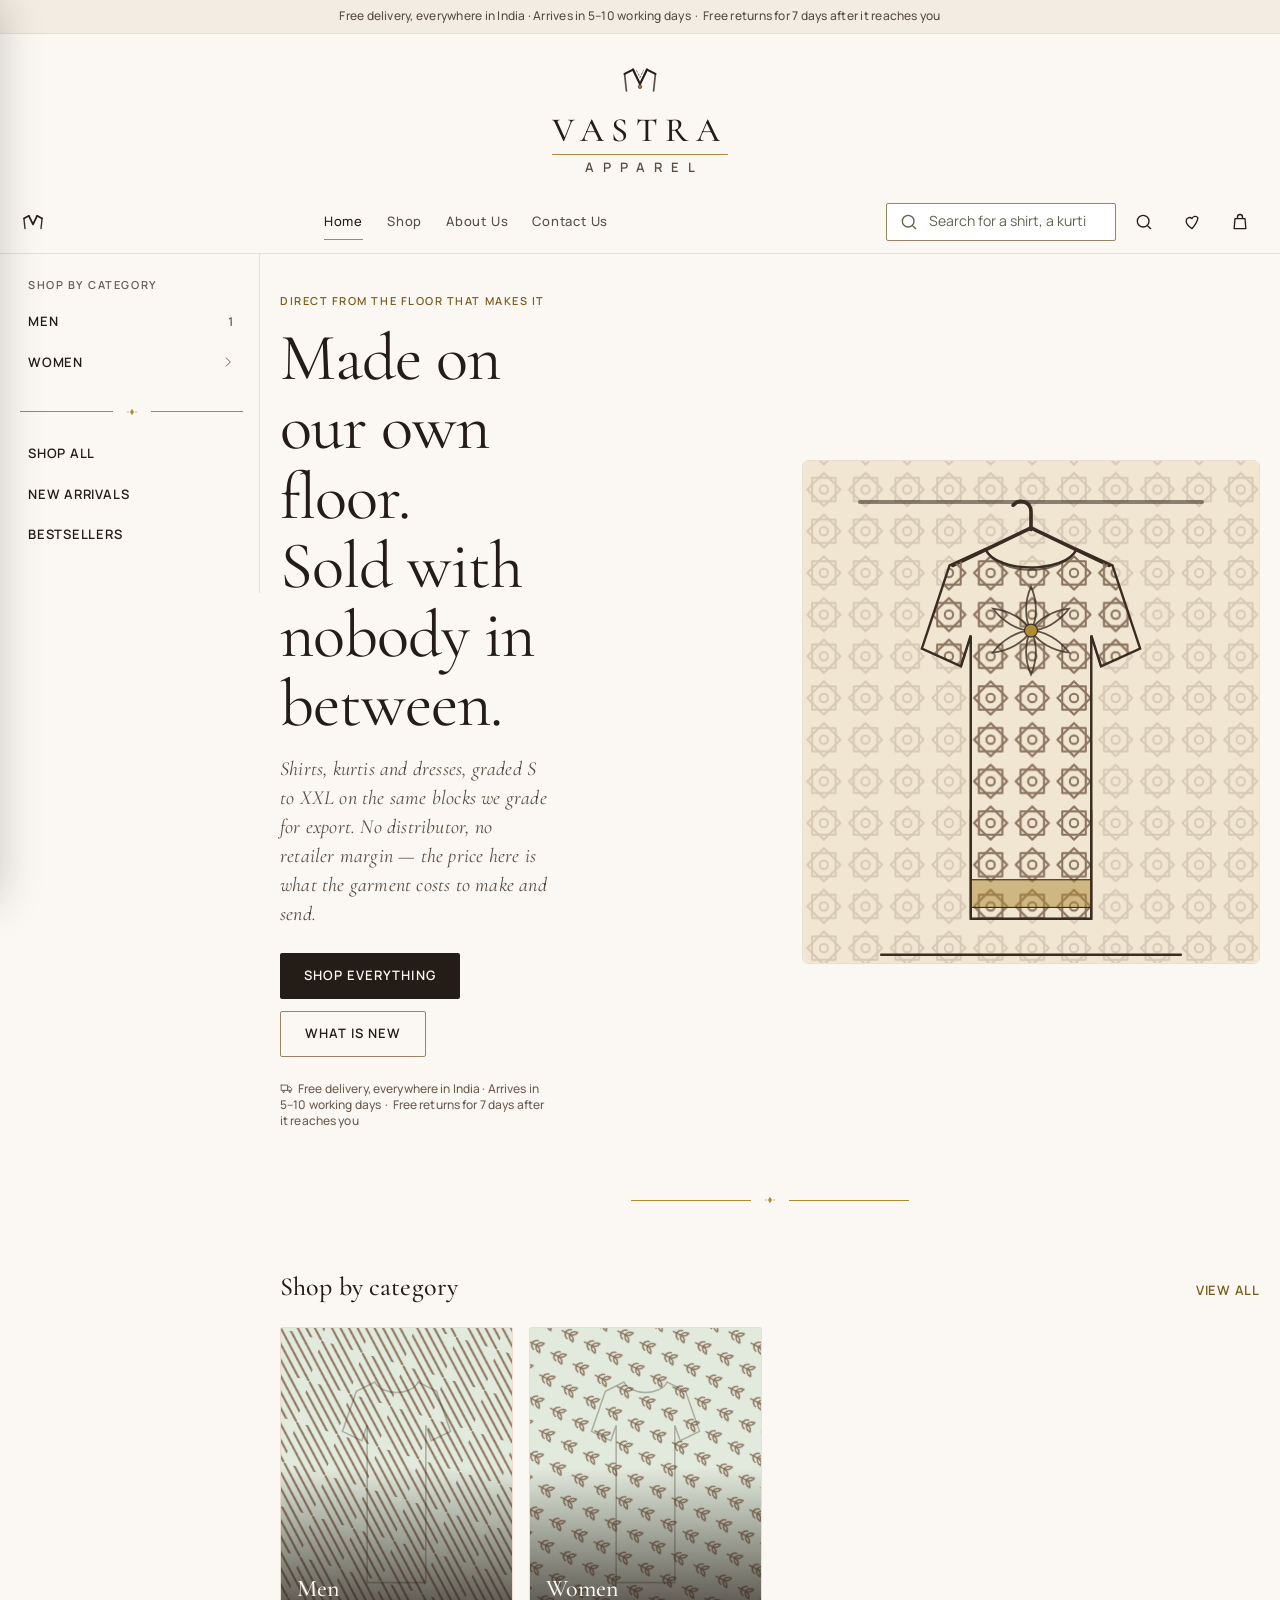
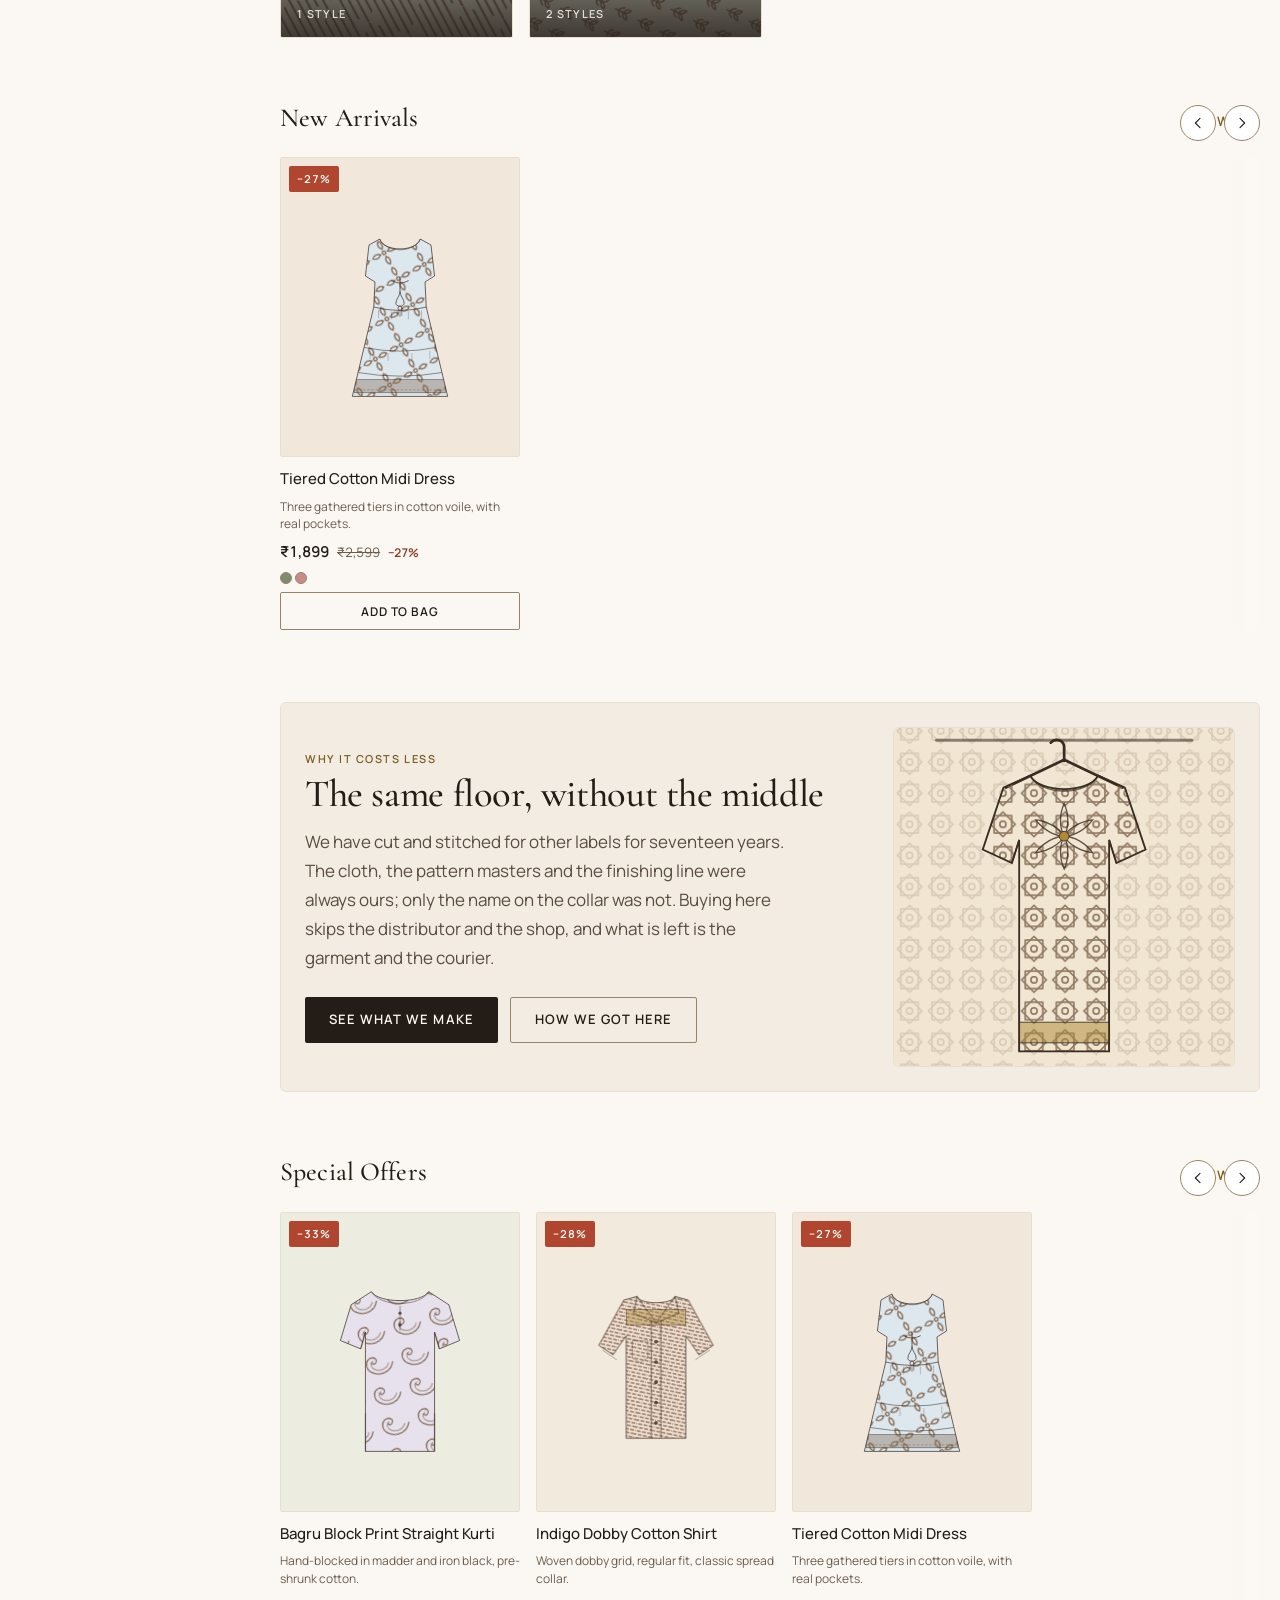
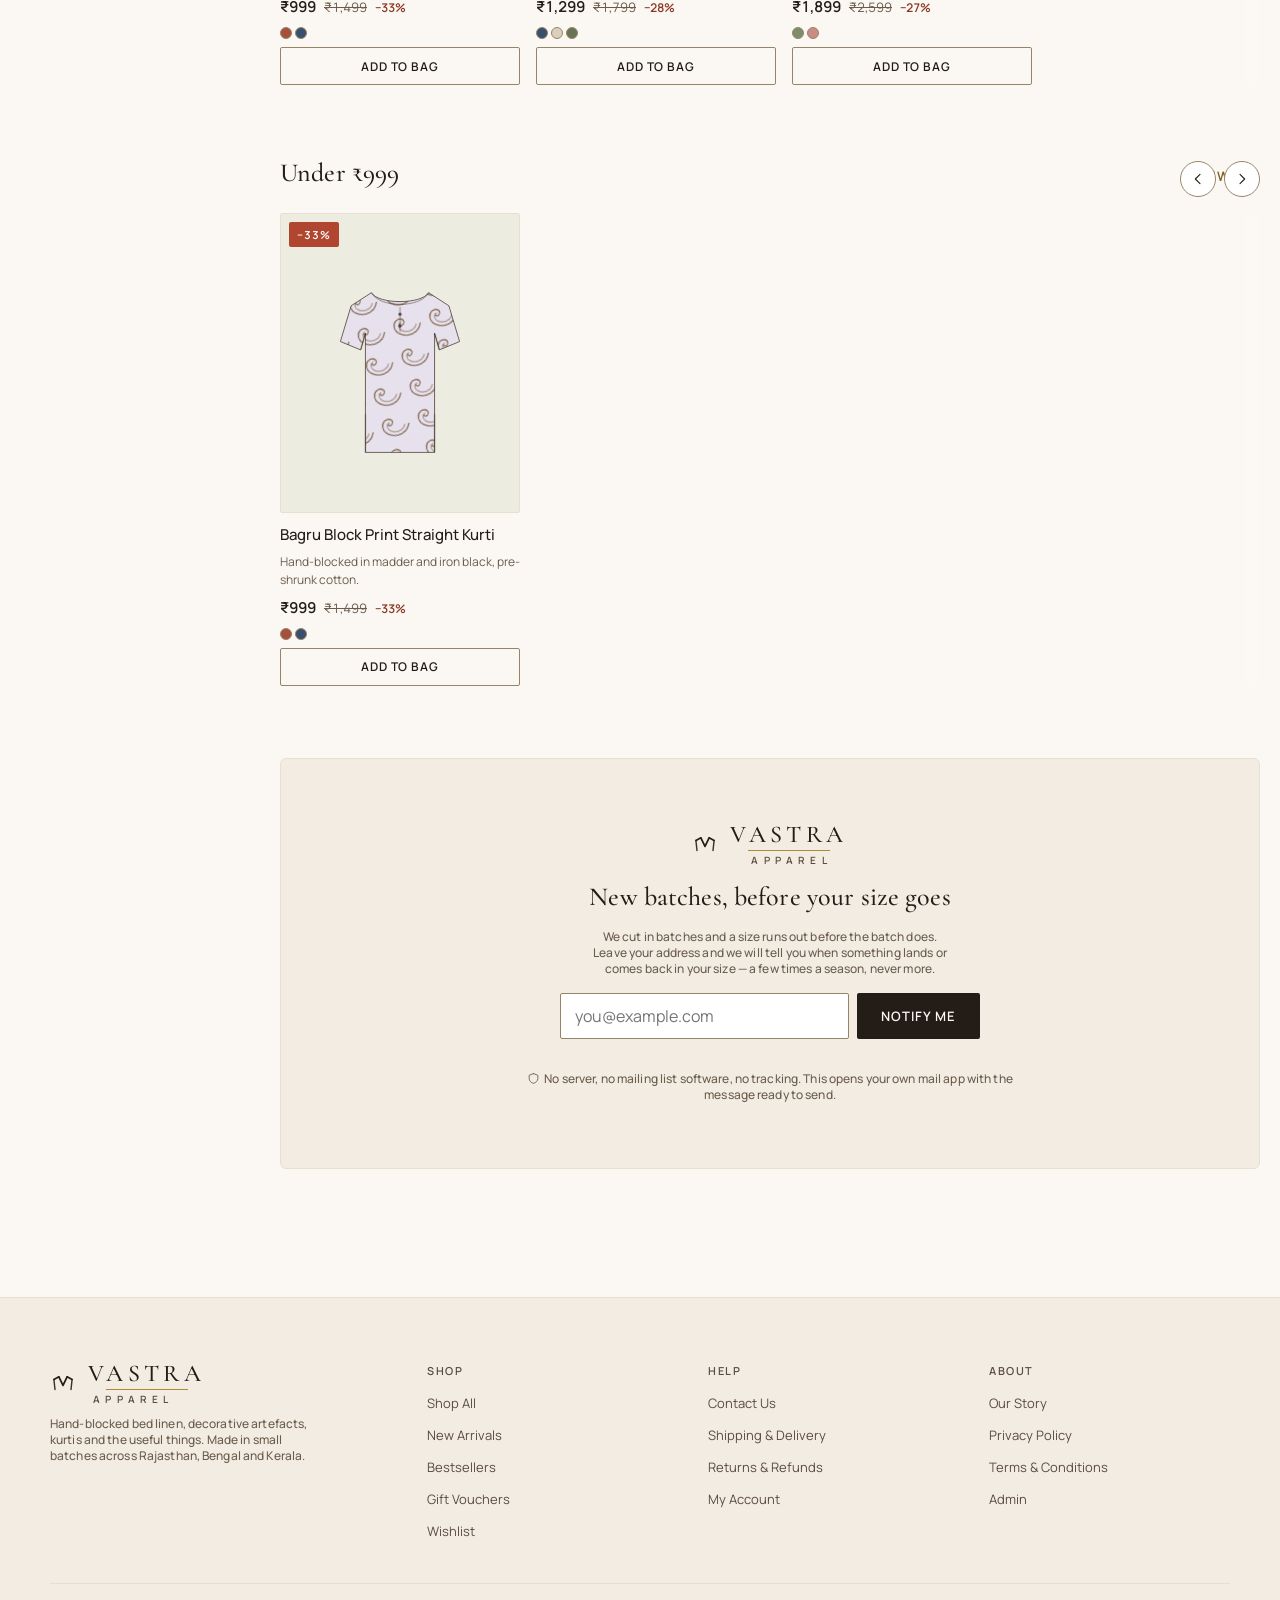
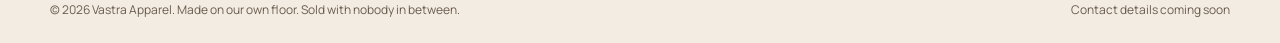
==== commit 724aaa37: "Step 2: the size guide, and the one line that matters more than it does Most clothing returns are a " ====
--- a/app/index.html
+++ b/app/index.html
@@ -161,6 +161,28 @@
   </div>
 </aside>
 
+<!-- THE SHEET — a modal panel for content that belongs to the PAGE rather
+     than to a screen: the size guide today, and whatever follows it.
+
+     ⚠️ Deliberately NOT a <section data-screen>. A screen joins the router's
+     stack, so Back would navigate away from the product the customer is
+     standing on instead of closing the panel — and on a phone, Back is how
+     people close things. Same reasoning as kirana's gate overlay.
+
+     ⚠️ It has its OWN scrim. #scrim is wired in app.js straight to the
+     drawer's shut(), so sharing it would give a click that closes nothing.
+     Two elements is cheaper than one element with two owners. -->
+<div class="scrim" id="sheet-scrim" hidden></div>
+<div class="sheet" id="sheet" role="dialog" aria-modal="true"
+     aria-labelledby="sheet-title" aria-hidden="true" hidden>
+  <div class="sheet-head">
+    <h2 class="t-h3" id="sheet-title"></h2>
+    <button class="icon-btn" id="sheet-close" aria-label="Close">
+      <span id="i-sheet-close"></span></button>
+  </div>
+  <div class="sheet-body" id="sheet-body"></div>
+</div>
+
 <noscript>
   <div style="padding:2rem;text-align:center">
     Vastra Apparel needs JavaScript to show the catalogue.
--- a/app/styles/base.css
+++ b/app/styles/base.css
@@ -106,9 +106,15 @@
   font-family:var(--f-display); font-weight:600;
   font-size:20px; line-height:1.3;
 }
+/* ⚠️ 20px, not 19px. Inherited from DEVI at 19 and raised here: the house
+   rule is that Cormorant is NEVER used below 20px, because its thin strokes
+   hint away on Windows and the whole line goes grey and cheap. 19px broke
+   that rule by one pixel on every screen, which is exactly how a rule like
+   this dies. If this needs to be smaller, it needs to stop being the display
+   face -- not get smaller. */
 .t-tagline{
   font-family:var(--f-display); font-weight:400; font-style:italic;
-  font-size:19px; line-height:1.45; letter-spacing:.01em;
+  font-size:20px; line-height:1.45; letter-spacing:.01em;
   color:var(--ink-soft);
 }
 .t-body{ font-size:15px; line-height:1.60; }
--- a/app/styles/layout.css
+++ b/app/styles/layout.css
@@ -10,16 +10,29 @@
    ANNOUNCEMENT STRIP -- kept at every width. One line, and it is where free
    shipping and festive dates live.
    ------------------------------------------------------------------------ */
+/* ⚠️ THE STRIP WRAPS. It used to be `height:var(--strip)` with
+   `white-space:nowrap; overflow:hidden; text-overflow:ellipsis`, which was
+   survivable while the line was short. This shop states three promises here
+   -- free delivery, the 5-10 day range and free returns -- and at 375px that
+   is 511px of text in a 375px box. Centred and clipped, it lost BOTH ends and
+   showed no ellipsis at all (the ellipsis only renders on the overflowing
+   end, and a centred nowrap line overflows on two). Measured, not guessed.
+
+   `height:auto` with `min-height` rather than a breakpoint: on a desktop the
+   line fits, so the strip stays exactly var(--strip) tall and the sticky
+   offsets below (which add --strip to --hh) are unaffected. It only grows
+   where the rail that depends on those offsets is already hidden. */
 .strip{
-  height:var(--strip);
+  min-height:var(--strip);
   display:flex; align-items:center; justify-content:center;
   background:var(--sunk);
   border-bottom:1px solid var(--edge);
-  padding:0 var(--gutter);
+  padding:5px var(--gutter);
   font-size:12px; font-weight:500; letter-spacing:.02em;
+  line-height:1.4;
   color:var(--ink-soft);
   text-align:center;
-  overflow:hidden; white-space:nowrap; text-overflow:ellipsis;
+  text-wrap:balance;
 }
 .strip b{ color:var(--gold-ink); font-weight:600; }
 
--- a/app/styles/components.css
+++ b/app/styles/components.css
@@ -31,8 +31,12 @@
 .logo-rule{ display:block; height:1px; background:var(--gold); margin:1px 15% 2px; }
 .logo-coll{
   font-family:var(--f-ui); font-weight:600;
-  font-size:9px; line-height:1;
-  letter-spacing:.42em;
+  font-size:10px; line-height:1;
+  letter-spacing:.52em;
+  /* Letter-spacing is added AFTER the last letter too, so a centred line
+     sits half a tracking-step left of where it looks like it should. Given
+     back as padding-left, matched to the letter-spacing at every size. */
+  padding-left:.52em;
   color:var(--ink-soft);
 }
 /* The band sits between 'sm' and 'lg': stacked and centred like the large
@@ -41,23 +45,23 @@
 .logo-band .logo-words{ align-items:center; }
 .logo-band .logo-name{ font-size:34px; letter-spacing:.22em; }
 .logo-band .logo-rule{ width:100%; margin:var(--s1) 0; }
-.logo-band .logo-coll{ font-size:11px; letter-spacing:.50em; }
+.logo-band .logo-coll{ font-size:13px; letter-spacing:.70em; padding-left:.70em; }
 
 @media (max-width:1023px){
   .logo-band{ gap:var(--s2); }
   .logo-band .logo-name{ font-size:26px; letter-spacing:.2em; }
-  .logo-band .logo-coll{ font-size:9px; letter-spacing:.44em; }
+  .logo-band .logo-coll{ font-size:11px; letter-spacing:.62em; padding-left:.62em; }
 }
 
 .logo-lg{ flex-direction:column; gap:var(--s5); text-align:center; }
 .logo-lg .logo-words{ align-items:center; }
 .logo-lg .logo-name{ font-size:44px; letter-spacing:.2em; }
 .logo-lg .logo-rule{ width:100%; margin:var(--s1) 0; }
-.logo-lg .logo-coll{ font-size:14px; letter-spacing:.56em; }
+.logo-lg .logo-coll{ font-size:16px; letter-spacing:.74em; padding-left:.74em; }
 
 @media (max-width:599px){
   .logo-name{ font-size:20px; }
-  .logo-coll{ font-size:8px; letter-spacing:.36em; }
+  .logo-coll{ font-size:9px; letter-spacing:.46em; padding-left:.46em; }
 }
 
 /* ---------------------------------------------------------------------------
@@ -549,3 +553,163 @@
                justify-content:space-between; width:100%; }
 }
 @media (max-width:379px){ .grid-products{ gap:var(--s3) var(--s2); } }
+
+/* ---------------------------------------------------------------------------
+   THE SHEET — a modal panel owned by the page, not by the router.
+
+   A BOTTOM SHEET ON A PHONE, A CENTRED DIALOG ON A DESKTOP. Not one shape
+   scaled: a centred box on a 375px screen either floats with dead margin all
+   round it or fills the screen and stops reading as a panel, and a bottom
+   sheet on a 1440px monitor is a strip pinned to the floor a long way from
+   where the eye is. The two layouts are 15 lines.
+
+   max-height is 85svh, not vh: on iOS Safari vh counts the area BEHIND the
+   address bar, so a sheet sized to it hides its own last row under the
+   browser chrome -- and the last row of a size chart is XXL.
+   ------------------------------------------------------------------------ */
+.sheet{
+  position:fixed; z-index:60;
+  left:0; right:0; bottom:0;
+  /* vh first, svh second: a browser too old for svh keeps the vh value
+     instead of dropping the declaration and letting the sheet run off the
+     screen. The sheet's last row is XXL, which is exactly the row somebody
+     opening a size guide on a phone is most likely to be looking for. */
+  max-height:85vh;
+  max-height:85svh;
+  display:flex; flex-direction:column;
+  background:var(--card);
+  border-top:1px solid var(--edge);
+  box-shadow:var(--sh-drawer);
+  transform:translateY(100%);
+  transition:transform var(--t-drawer) var(--e-exit);
+}
+.sheet.open{ transform:translateY(0); }
+.sheet-head{
+  flex:none;
+  display:flex; align-items:center; justify-content:space-between;
+  gap:var(--s3);
+  padding:var(--s4) var(--s5);
+  border-bottom:1px solid var(--edge);
+}
+.sheet-body{ flex:1; overflow-y:auto; padding:var(--s5); }
+
+@media (min-width:700px){
+  .sheet{
+    left:50%; right:auto; bottom:auto; top:50%;
+    width:min(620px, calc(100vw - var(--s6)));
+    max-height:min(82vh, 760px);
+    max-height:min(82svh, 760px);
+    border:1px solid var(--edge); border-radius:var(--r2);
+    /* translate(-50%,-50%) is the OPEN state, so the closed state has to
+       carry the same -50% on X or the panel slides in from the left as well
+       as the bottom. Easy to miss, and it looks like a bug in the easing. */
+    transform:translate(-50%, calc(-50% + 16px));
+    opacity:0;
+    transition:transform var(--t-move) var(--e-exit),
+               opacity var(--t-move) var(--e-exit);
+  }
+  .sheet.open{ transform:translate(-50%, -50%); opacity:1; }
+}
+
+/* ---------------------------------------------------------------------------
+   THE SIZE CHART
+   ------------------------------------------------------------------------ */
+/* The eyebrow becomes a row so the Size guide link can sit opposite the
+   label, which is where every shop puts it and therefore where people look. */
+.sc-row{ display:flex; align-items:baseline; justify-content:space-between; gap:var(--s3); }
+.sc-link{
+  border:0; background:none; cursor:pointer;
+  display:inline-flex; align-items:center; gap:4px;
+  font-family:var(--f-ui); font-size:11px; font-weight:600;
+  letter-spacing:.08em; text-transform:uppercase;
+  color:var(--gold-ink);
+  text-decoration:underline; text-underline-offset:3px;
+  padding:var(--s1) 0;
+}
+.sc-link:hover{ color:var(--ink); }
+
+/* The hint under the picker. min-height reserves its line, so switching to a
+   size whose hint is shorter does not make the Add to bag button jump. */
+.sc-hint{
+  margin-top:var(--s2); min-height:1.2em;
+  font-family:var(--f-ui); font-size:13px; color:var(--ink-soft);
+}
+.sc-hint b{ color:var(--ink); font-weight:600; }
+
+.sc-wrap{ overflow-x:auto; }
+.sc{ width:100%; border-collapse:collapse; font-family:var(--f-ui); font-size:13px; }
+.sc-cap{
+  caption-side:top; text-align:left; padding-bottom:var(--s3);
+  font-size:12px; color:var(--ink-dim);
+}
+.sc th, .sc td{
+  padding:var(--s3) var(--s2);
+  border-bottom:1px solid var(--edge);
+  text-align:right; white-space:nowrap;
+}
+.sc thead th{
+  text-align:right; vertical-align:bottom;
+  font-size:11px; font-weight:600; letter-spacing:.04em;
+  color:var(--ink-soft);
+}
+.sc thead th:first-child, .sc tbody th{ text-align:left; }
+.sc tbody th{ font-weight:600; color:var(--ink); }
+/* body / garment, under its own column heading. See measureNotes in
+   shop.json: this one word is what stops a customer measuring a shirt they
+   own against a column that describes their chest. */
+.sc-on{
+  display:block; margin-top:2px;
+  font-size:10px; font-weight:500; letter-spacing:.06em;
+  text-transform:uppercase; color:var(--gold-ink);
+}
+/* The row the customer has already chosen. A wash AND a left bar: the wash
+   finds the row across the full width of the table, the bar anchors where it
+   starts, and on a narrow screen where the table scrolls sideways the bar is
+   what survives being scrolled off.
+
+   MEASURED on --gold-wash #F8F0DC: --ink 14.76, --ink-soft 7.27, --ink-dim
+   5.66, --gold-ink 5.42. Every piece of text that lands on this row clears
+   4.5:1, so the fill is doing no harm -- which is the thing to check before
+   tinting a row of numbers people are about to trust. */
+.sc tbody tr.on{ background:var(--gold-wash); }
+.sc tbody tr.on th{ box-shadow:inset 2px 0 0 var(--gold); }
+.sc-you{
+  font-size:10px; font-weight:600; letter-spacing:.06em;
+  text-transform:uppercase; color:var(--gold-ink);
+}
+
+.sc-fit, .sc-warn{
+  display:flex; gap:var(--s2); align-items:flex-start;
+  margin-top:var(--s4);
+  font-family:var(--f-ui); font-size:13px; line-height:1.55;
+  color:var(--ink-soft);
+}
+.sc-fit svg, .sc-warn svg{ flex:none; margin-top:2px; }
+.sc-fit{ color:var(--ink); }
+.sc-warn{ font-size:12px; color:var(--ink-dim); }
+.sc-h{ margin:var(--s5) 0 var(--s2); }
+.sc-how{ margin:0; padding-left:var(--s5); font-family:var(--f-ui);
+  font-size:13px; line-height:1.6; color:var(--ink-soft); }
+.sc-how li{ margin-bottom:var(--s2); }
+.sc-how b{ color:var(--ink); font-weight:600; }
+
+/* ⚠️ THE CHART MUST FIT A 375px PHONE WITHOUT SIDEWAYS SCROLLING.
+   Measured: the men's shirt chart — the widest of the three, four columns
+   plus the size — came to 378px inside a 327px panel, so the Length column
+   sat off-screen behind a horizontal scrollbar. A column somebody cannot see
+   is a column that does not exist, and on this table that was the garment
+   length.
+
+   Three small changes bring it to exactly 327: cell padding 8px -> 4px, the
+   headings allowed to wrap, and the body/garment marker dropped to 9px with
+   its tracking removed. The marker was the real culprit — "GARMENT" set at
+   10px with .06em tracking is wider than "Sleeve", so the label under a
+   column was setting that column's width.
+
+   It is deliberately tight. A chart with longer headings than these will
+   scroll again, which is a graceful failure rather than a broken one. */
+@media (max-width:599px){
+  .sc th, .sc td{ padding:10px 4px; }
+  .sc thead th{ white-space:normal; }
+  .sc-on{ font-size:9px; letter-spacing:0; }
+}
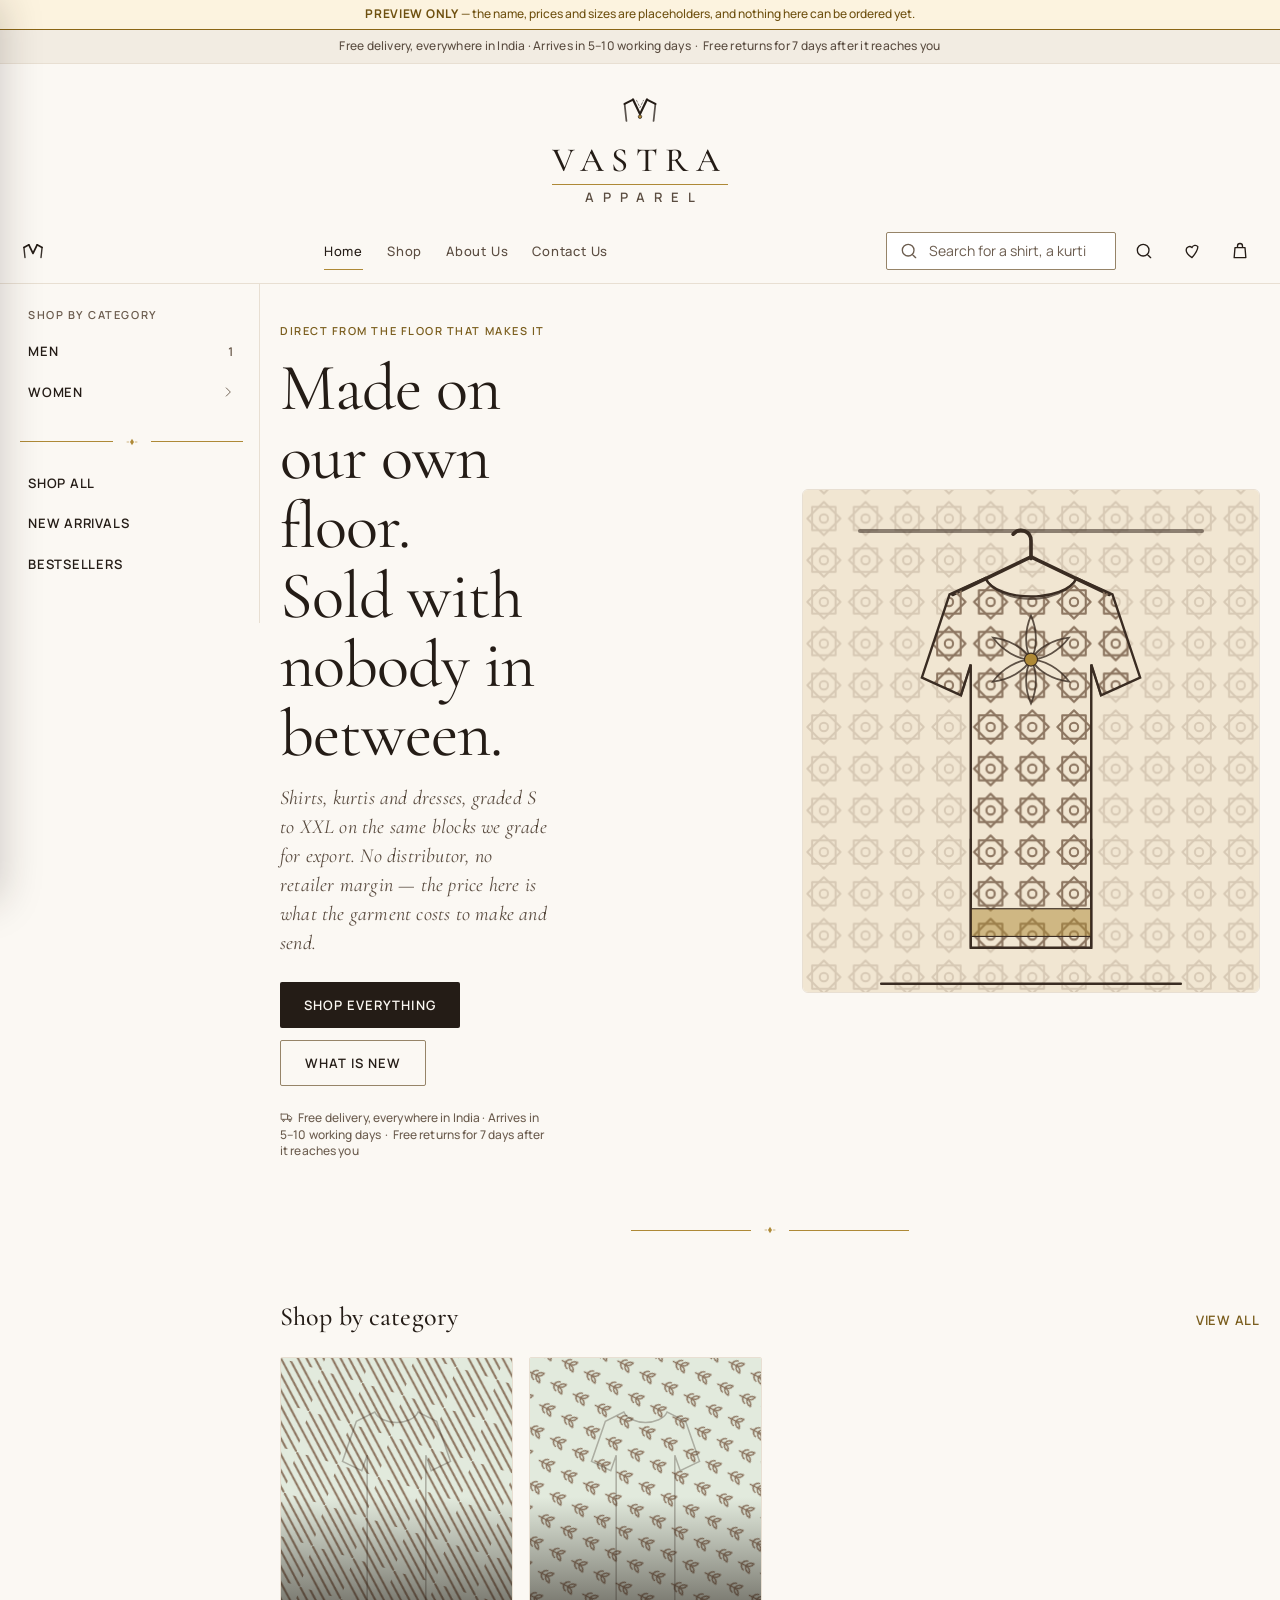
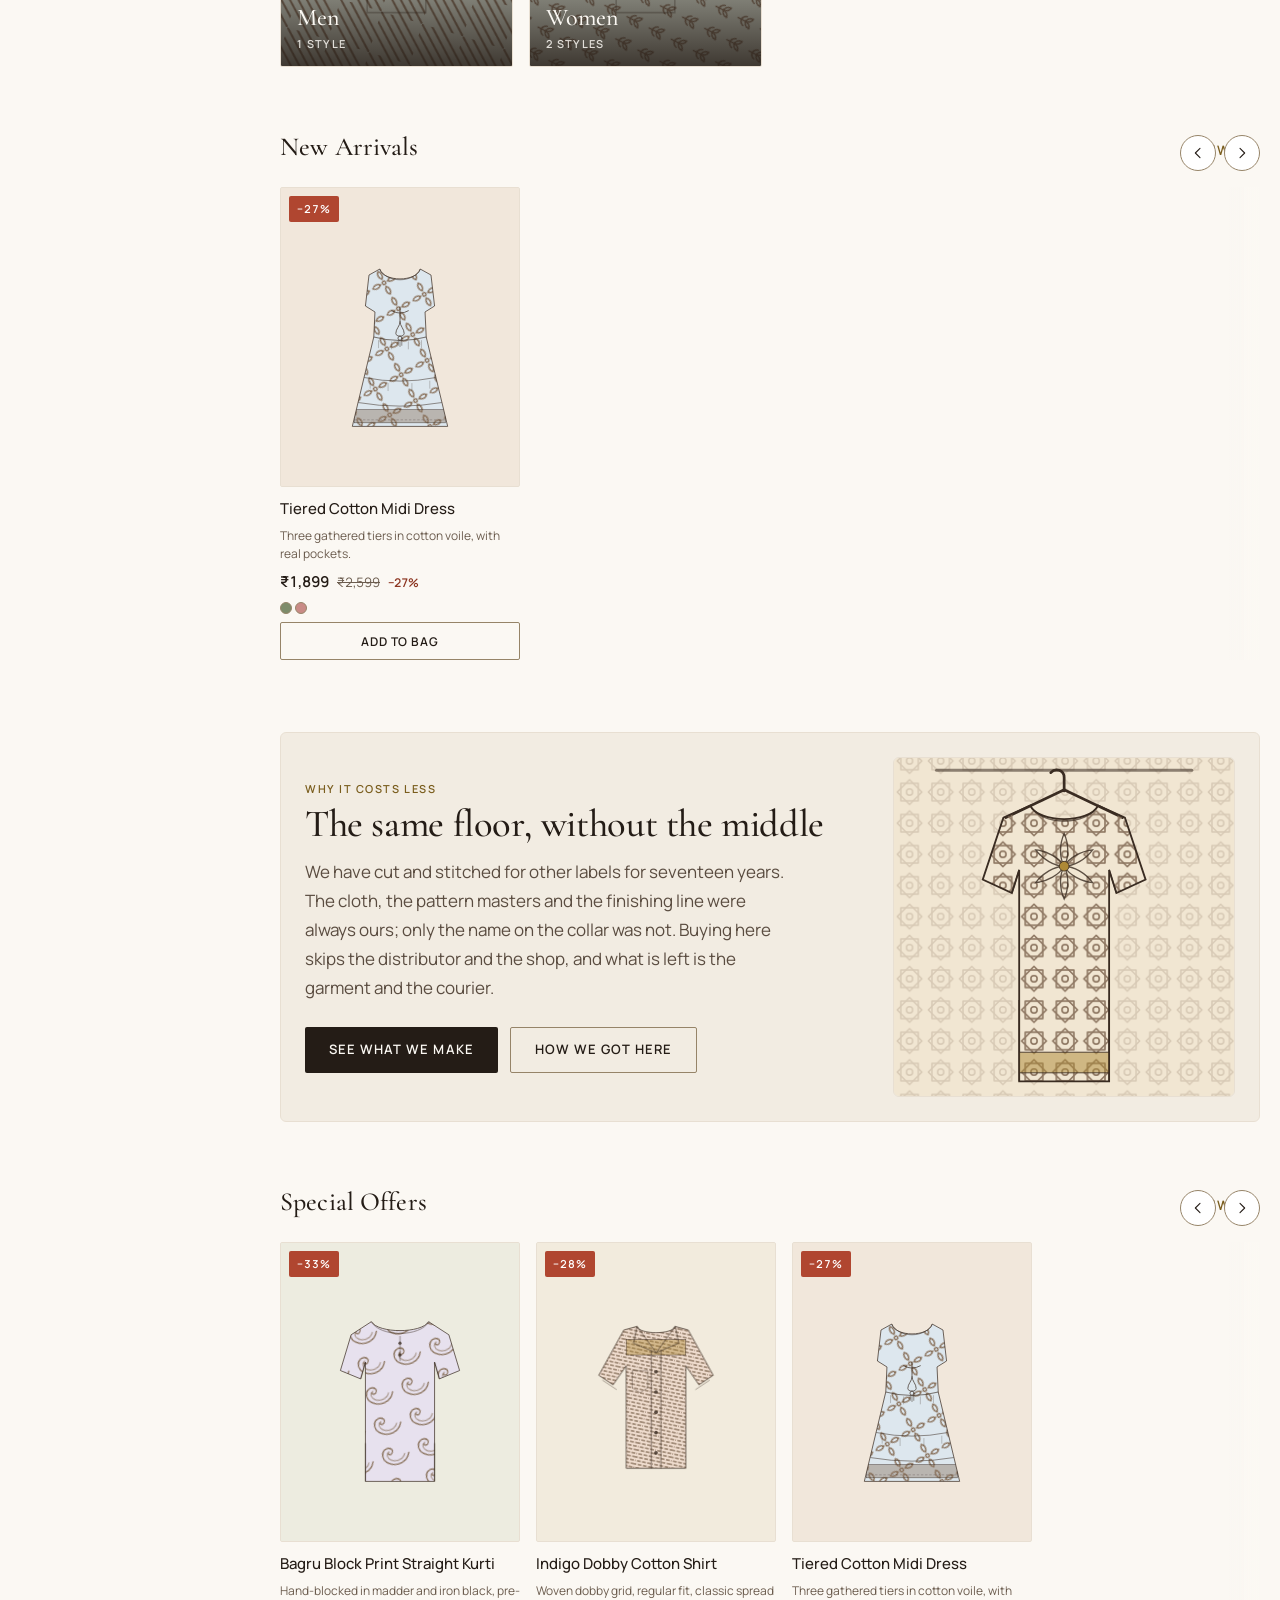
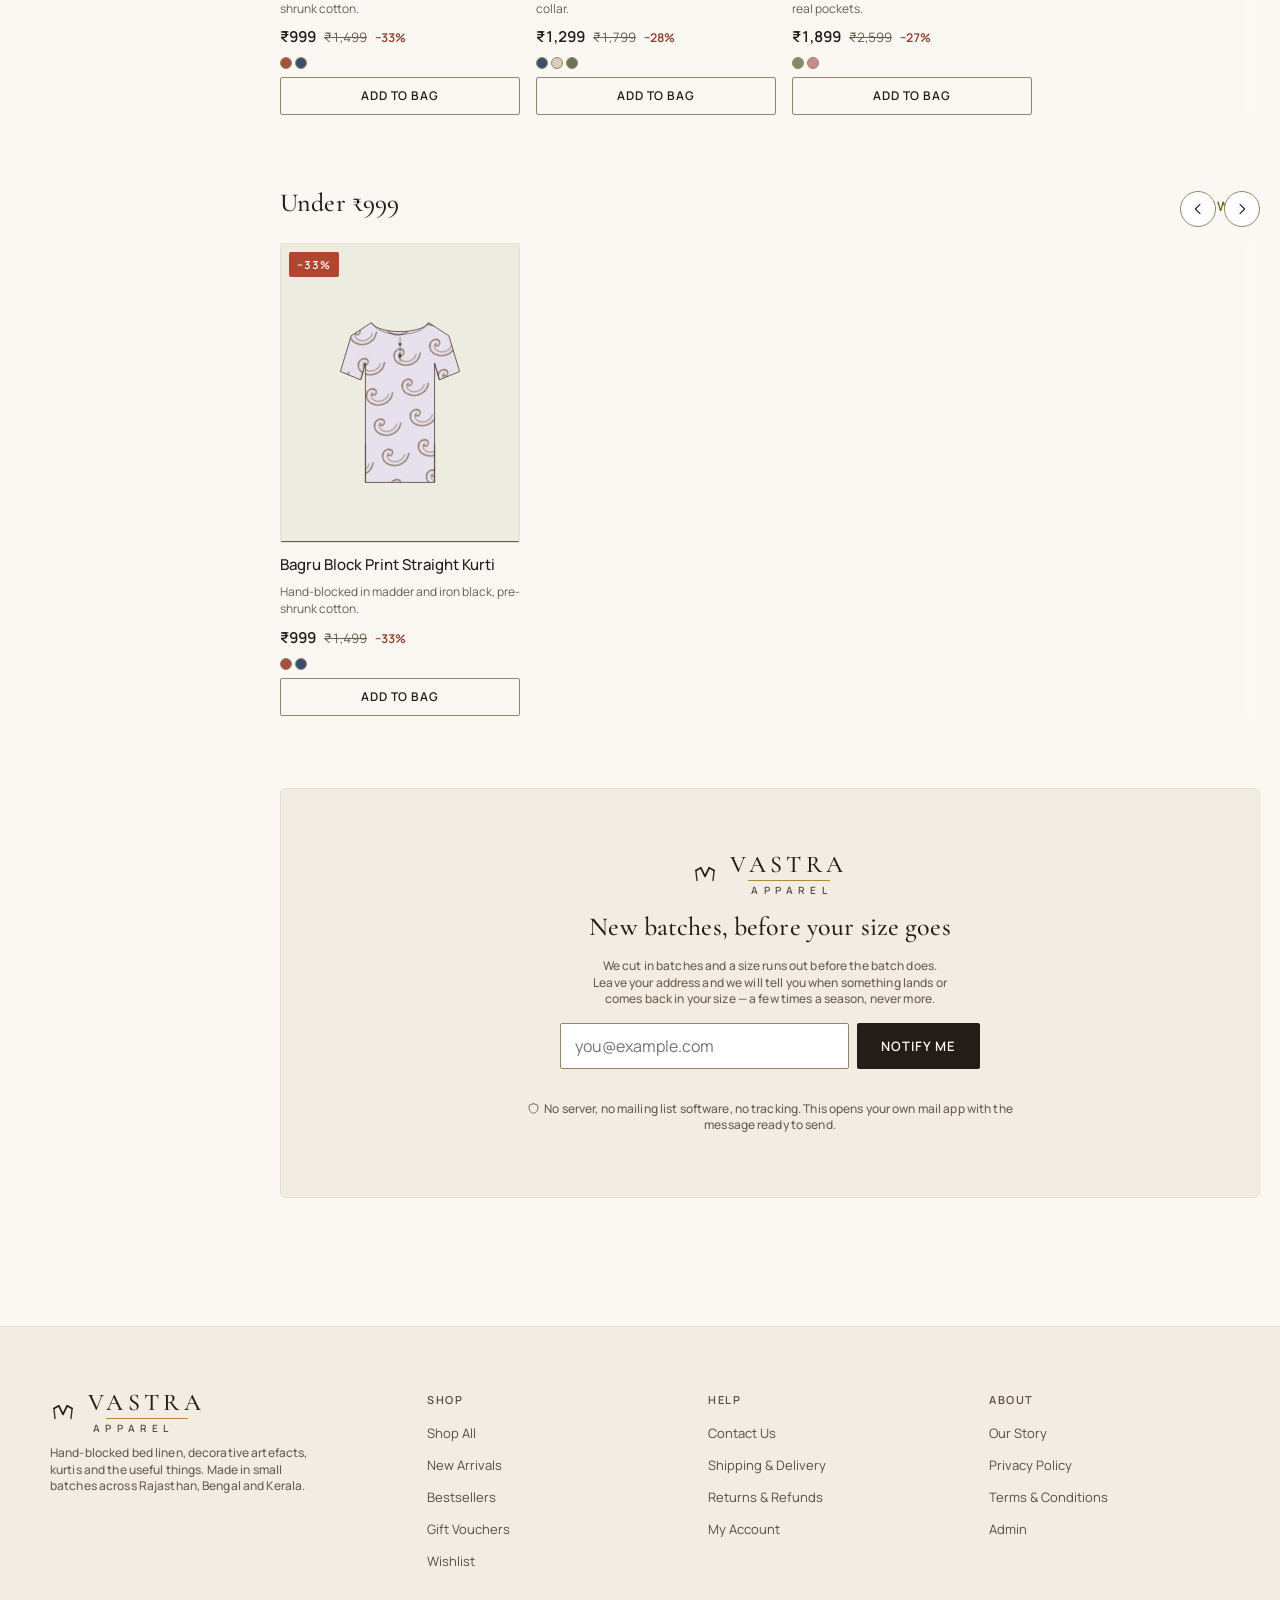
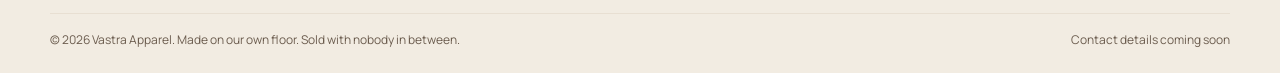
==== commit f40f1815: "Say on every page that this is a preview, on the flag that already says so Anyone sent the link meet" ====
--- a/app/index.html
+++ b/app/index.html
@@ -21,6 +21,11 @@
 <body>
 
 <a class="skip" href="#main">Skip to content</a>
+
+<!-- THE PREVIEW BAR. Filled and shown by ui.js only while shop.json says
+     placeholder:true -- the flag that also makes data.pl fail -- so it goes
+     when the invented name, prices and sizes do, and not before. -->
+<div class="preview-bar" id="preview-bar" role="note" hidden></div>
 
 <div class="strip" id="strip"></div>
 
--- a/app/styles/layout.css
+++ b/app/styles/layout.css
@@ -37,6 +37,26 @@
 .strip b{ color:var(--gold-ink); font-weight:600; }
 
 /* ---------------------------------------------------------------------------
+   PREVIEW BAR -- above the strip, and only while shop.json says
+   placeholder:true. ui.js shows it; the reason is written there.
+
+   NOT sticky, like the strip and the brand band below it, so nothing that
+   sticks moves. It is on screen when a page is first opened, which is when a
+   link somebody was sent gets read. Warn tokens, as on the checkout's own
+   notice: --warn-ink on --warn-wash is 6.33:1.
+   ------------------------------------------------------------------------ */
+.preview-bar{
+  background:var(--warn-wash);
+  color:var(--warn-ink);
+  border-bottom:1px solid var(--warn);
+  padding:6px var(--gutter);
+  font-size:12px; font-weight:500; line-height:1.4;
+  text-align:center;
+  text-wrap:balance;
+}
+.preview-bar b{ font-weight:700; letter-spacing:.06em; text-transform:uppercase; }
+
+/* ---------------------------------------------------------------------------
    BRAND BAND -- the logo, above the navigation.
 
    Deliberately NOT sticky. It scrolls away and the header below keeps the
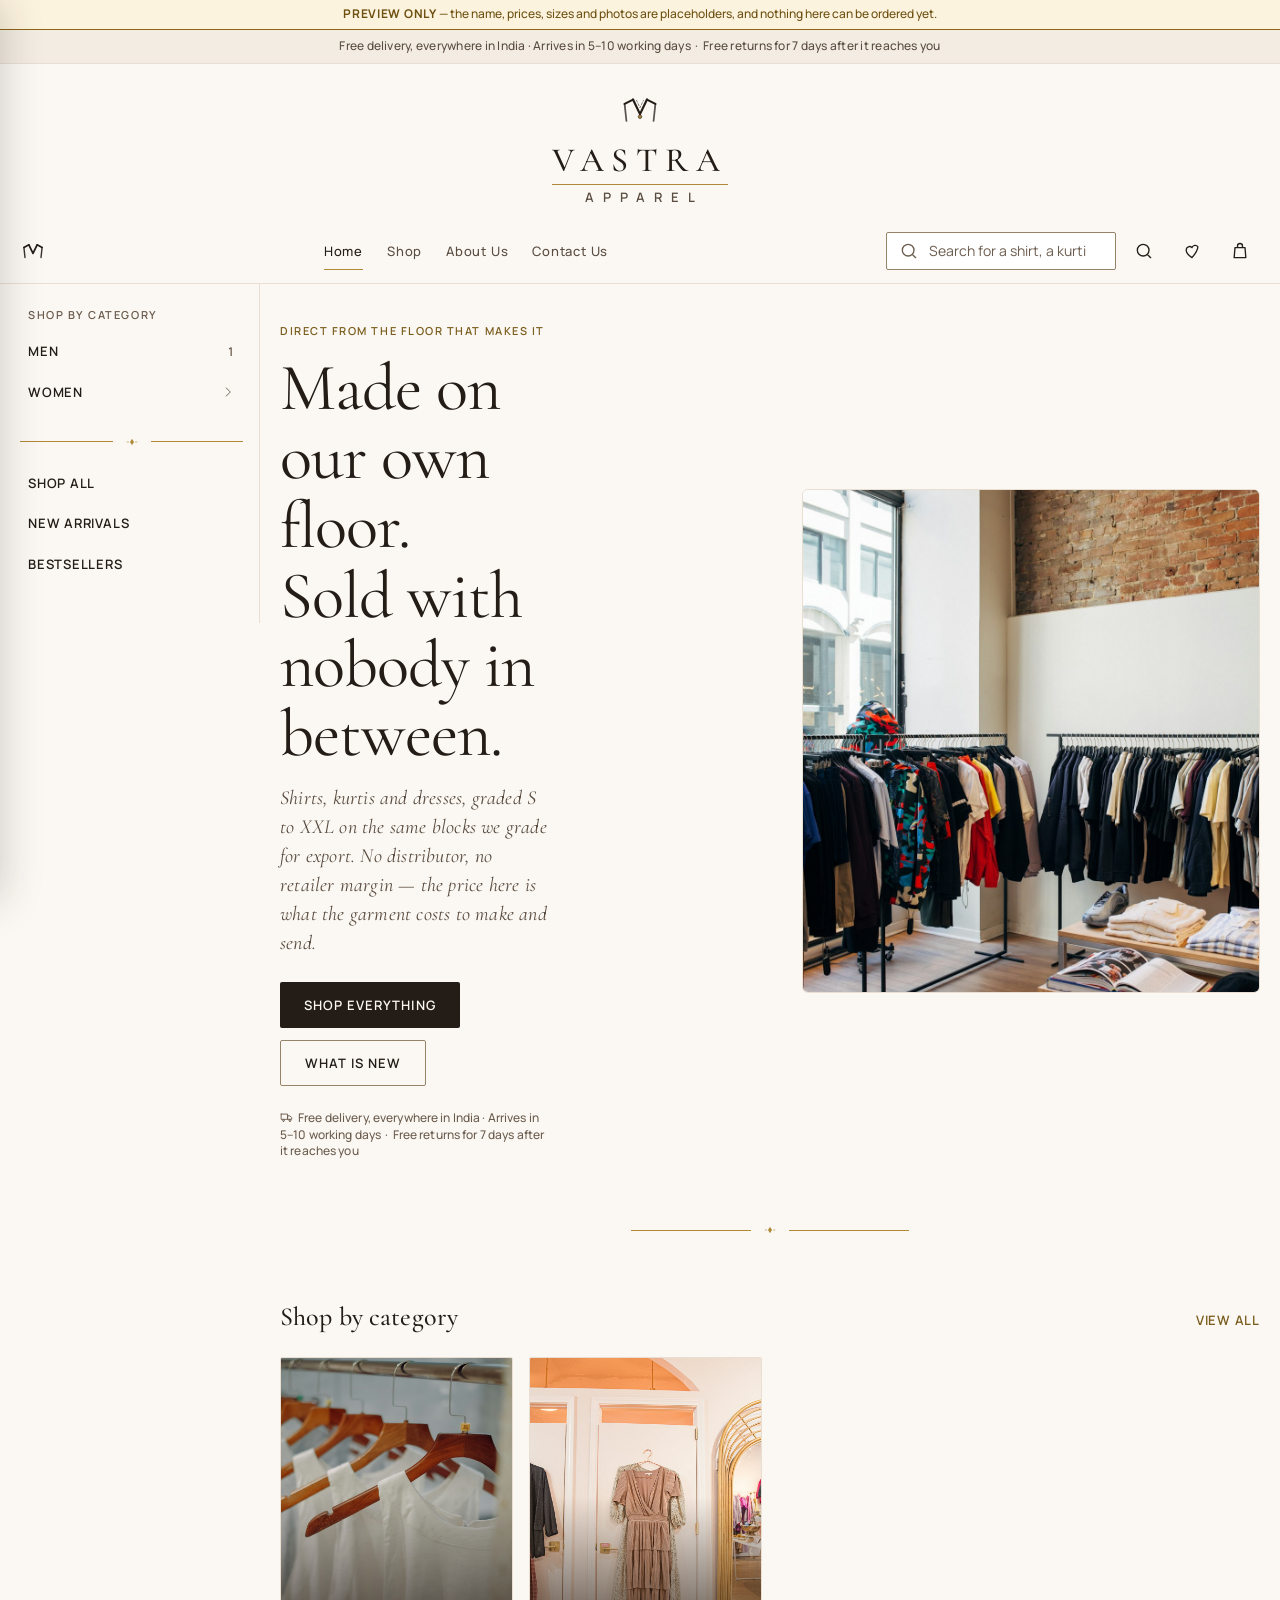
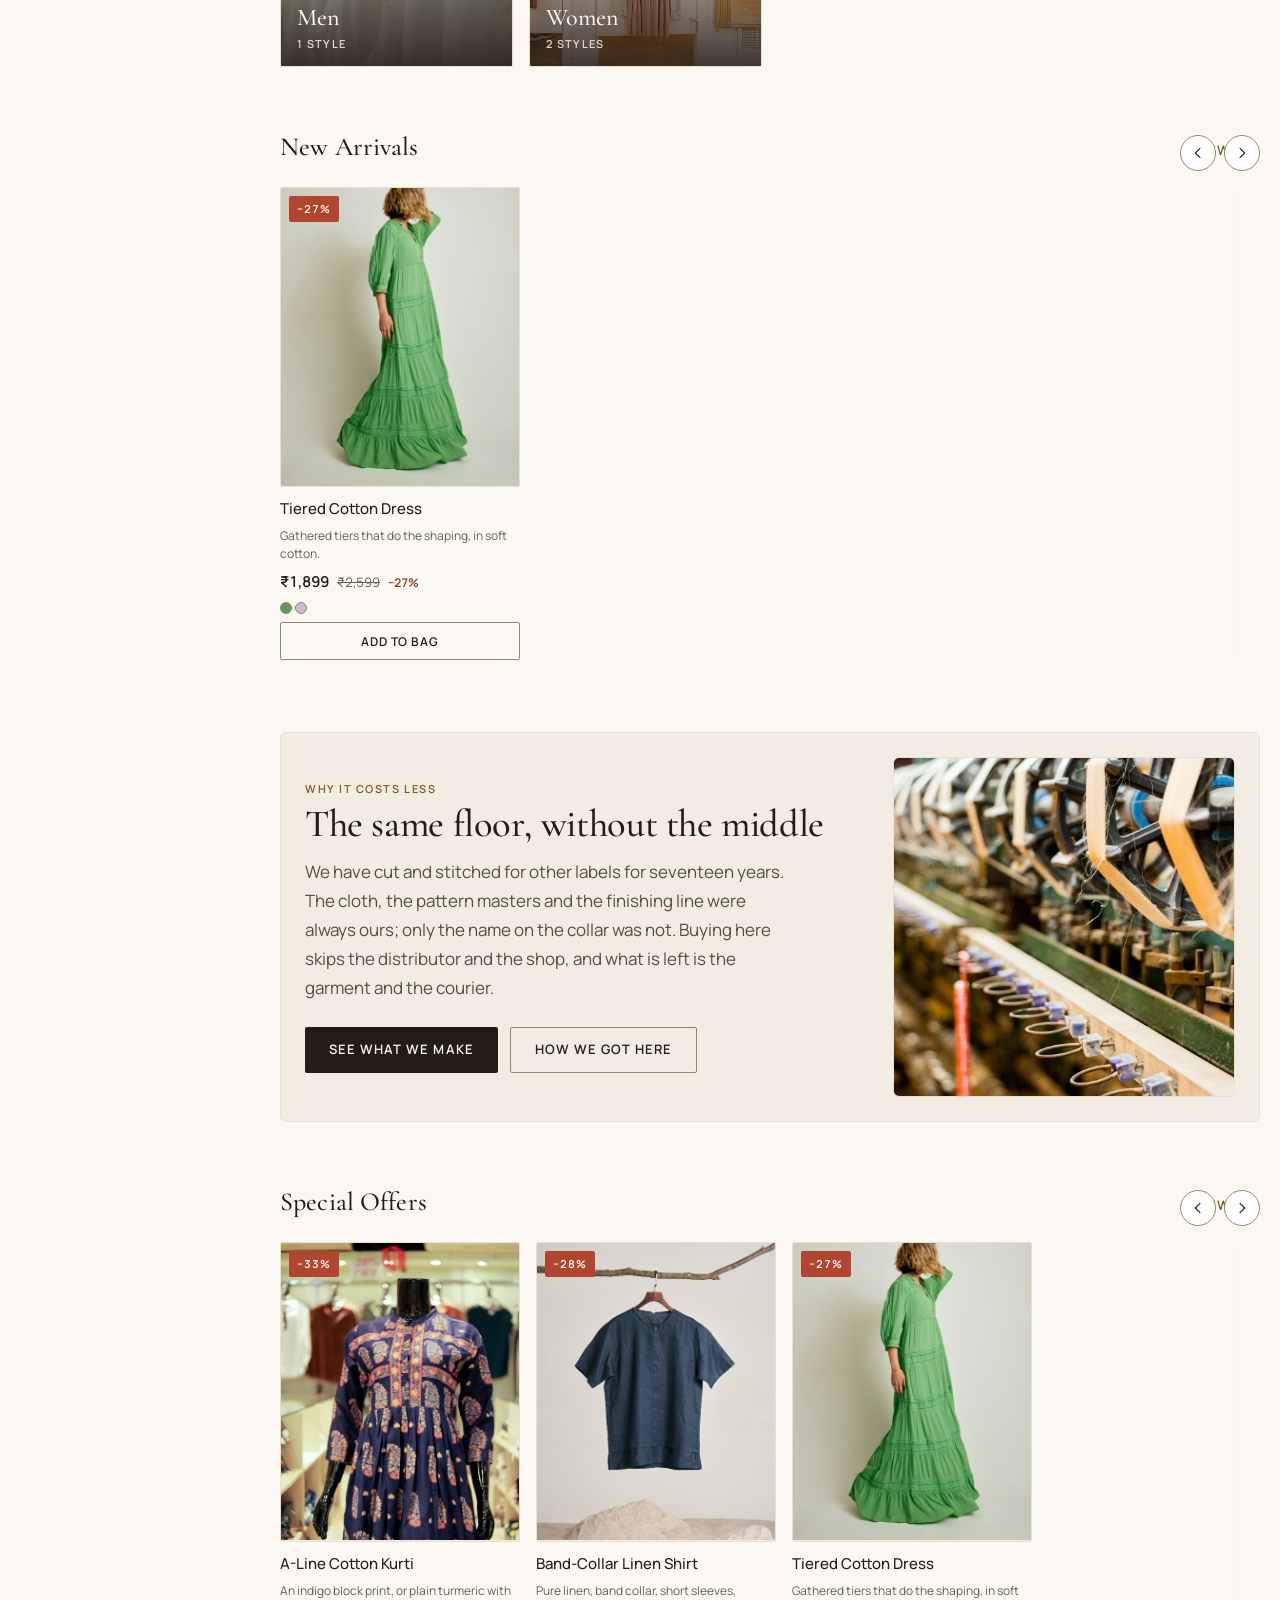
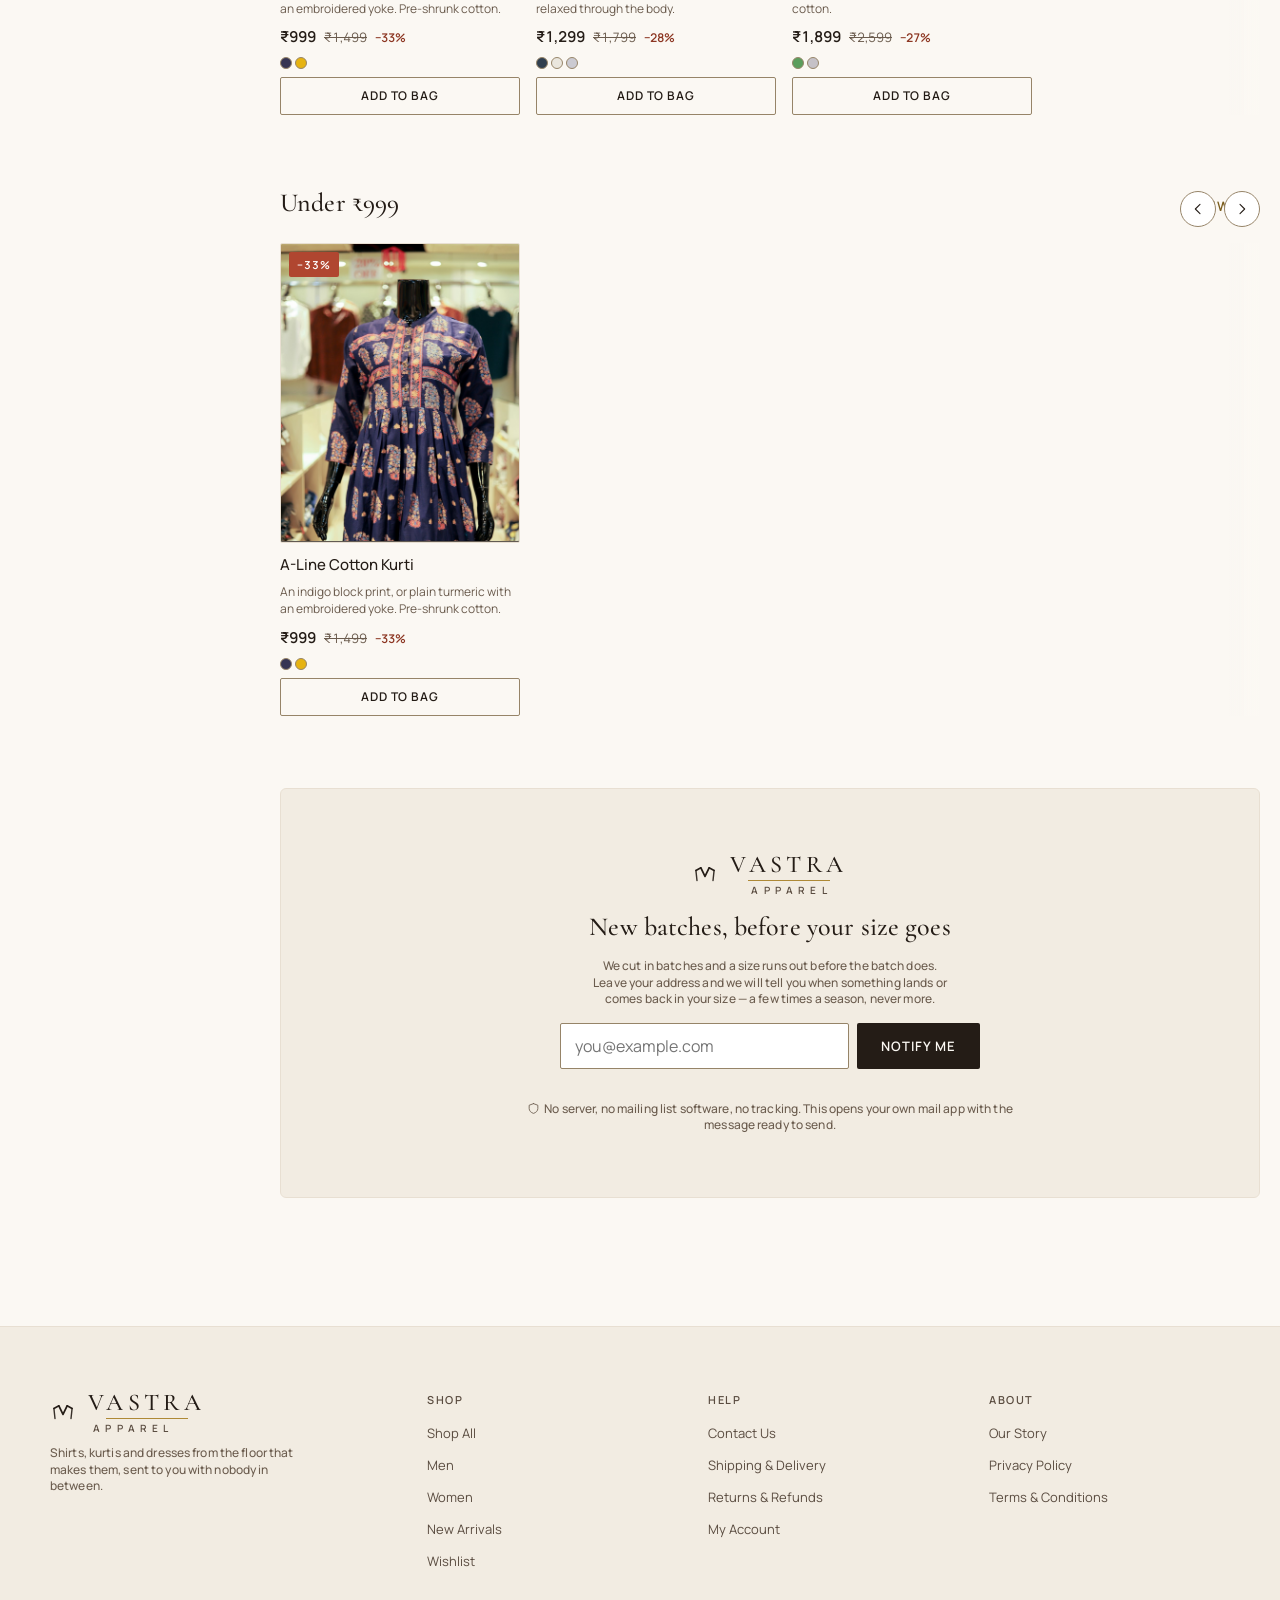
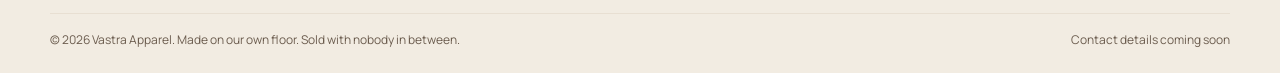
==== commit c5c535f4: "The store gets its own page and link, and the shop stops carrying DEVI The owner was plain: this is " ====
--- a/app/index.html
+++ b/app/index.html
@@ -96,7 +96,6 @@
     <section data-screen="wishlist" hidden></section>
     <section data-screen="account" hidden></section>
     <section data-screen="info" hidden></section>
-    <section data-screen="admin" hidden></section>
     <section data-screen="notfound" hidden></section>
   </main>
 
@@ -105,17 +104,17 @@
       <div>
         <div id="ftr-logo"></div>
         <p class="t-micro dim" style="margin-top:var(--s3);max-width:34ch">
-          Hand-blocked bed linen, decorative artefacts, kurtis and the useful
-          things. Made in small batches across Rajasthan, Bengal and Kerala.
+          Shirts, kurtis and dresses from the floor that makes them, sent to
+          you with nobody in between.
         </p>
       </div>
       <div>
         <h4>Shop</h4>
         <ul>
           <li><a href="#/shop">Shop All</a></li>
+          <li><a href="#/c/men">Men</a></li>
+          <li><a href="#/c/women">Women</a></li>
           <li><a href="#/new">New Arrivals</a></li>
-          <li><a href="#/best">Bestsellers</a></li>
-          <li><a href="#/c/gift-vouchers">Gift Vouchers</a></li>
           <li><a href="#/wishlist">Wishlist</a></li>
         </ul>
       </div>
@@ -134,7 +133,6 @@
           <li><a href="#/about">Our Story</a></li>
           <li><a href="#/privacy">Privacy Policy</a></li>
           <li><a href="#/terms">Terms &amp; Conditions</a></li>
-          <li><a href="#/admin">Admin</a></li>
         </ul>
       </div>
     </div>
--- a/app/styles/base.css
+++ b/app/styles/base.css
@@ -106,8 +106,8 @@
   font-family:var(--f-display); font-weight:600;
   font-size:20px; line-height:1.3;
 }
-/* ⚠️ 20px, not 19px. Inherited from DEVI at 19 and raised here: the house
-   rule is that Cormorant is NEVER used below 20px, because its thin strokes
+/* ⚠️ 20px, not 19px. The house rule is
+   that Cormorant is NEVER used below 20px, because its thin strokes
    hint away on Windows and the whole line goes grey and cheap. 19px broke
    that rule by one pixel on every screen, which is exactly how a rule like
    this dies. If this needs to be smaller, it needs to stop being the display
--- a/app/styles/layout.css
+++ b/app/styles/layout.css
@@ -209,6 +209,16 @@
 }
 .main-wide{ max-width:1180px; }
 
+/* THE STORE PAGE (owner.html): the shop's own chrome minus everything a
+   customer needs -- no rail, no search, no bag. One column, centred. */
+.shell-solo{ grid-template-columns:minmax(0,1fr); }
+.shell-solo .main{ margin-inline:auto; width:100%; }
+.owner-tag{
+  font-size:11px; font-weight:700; letter-spacing:.08em; text-transform:uppercase;
+  color:var(--gold-ink); border:1px solid var(--gold); border-radius:var(--r1);
+  padding:2px var(--s2);
+}
+
 /* ---------------------------------------------------------------------------
    MOBILE DRAWER
    ------------------------------------------------------------------------ */
--- a/app/styles/pages.css
+++ b/app/styles/pages.css
@@ -49,6 +49,7 @@
   border:1px solid var(--edge);
 }
 .hero-art svg{ width:100%; height:100%; display:block; }
+.hero-art img{ width:100%; height:100%; object-fit:cover; display:block; }
 
 /* ---------------------------------------------------------------------------
    CATEGORY TILES
@@ -68,6 +69,7 @@
   transition:transform var(--t-zoom) var(--e-enter);
 }
 .tile-art svg{ width:100%; height:100%; display:block; }
+.tile-art img{ width:100%; height:100%; object-fit:cover; display:block; }
 .tile-grad{
   position:absolute; inset:auto 0 0 0; height:55%;
   background:linear-gradient(to bottom,transparent,var(--veil));
@@ -310,7 +312,7 @@
   .pdp{ grid-template-columns:1fr; gap:var(--s6); }
   /* ⚠️ minmax(0,1fr), not a bare 1fr. A 1fr track still refuses to shrink
      below its content's min-content width, so one long <select> option in the
-     admin editor ("Home Decor & Furnishings → Bed Covers") pushed this column
+     store's catalogue editor (a long "Category → Subcategory" option) pushed this column
      to 414px inside a 375px phone and scrolled the whole page sideways. The
      desktop rule above already uses minmax; this override had dropped it. */
   .two-col{ grid-template-columns:minmax(0,1fr); gap:var(--s6); }
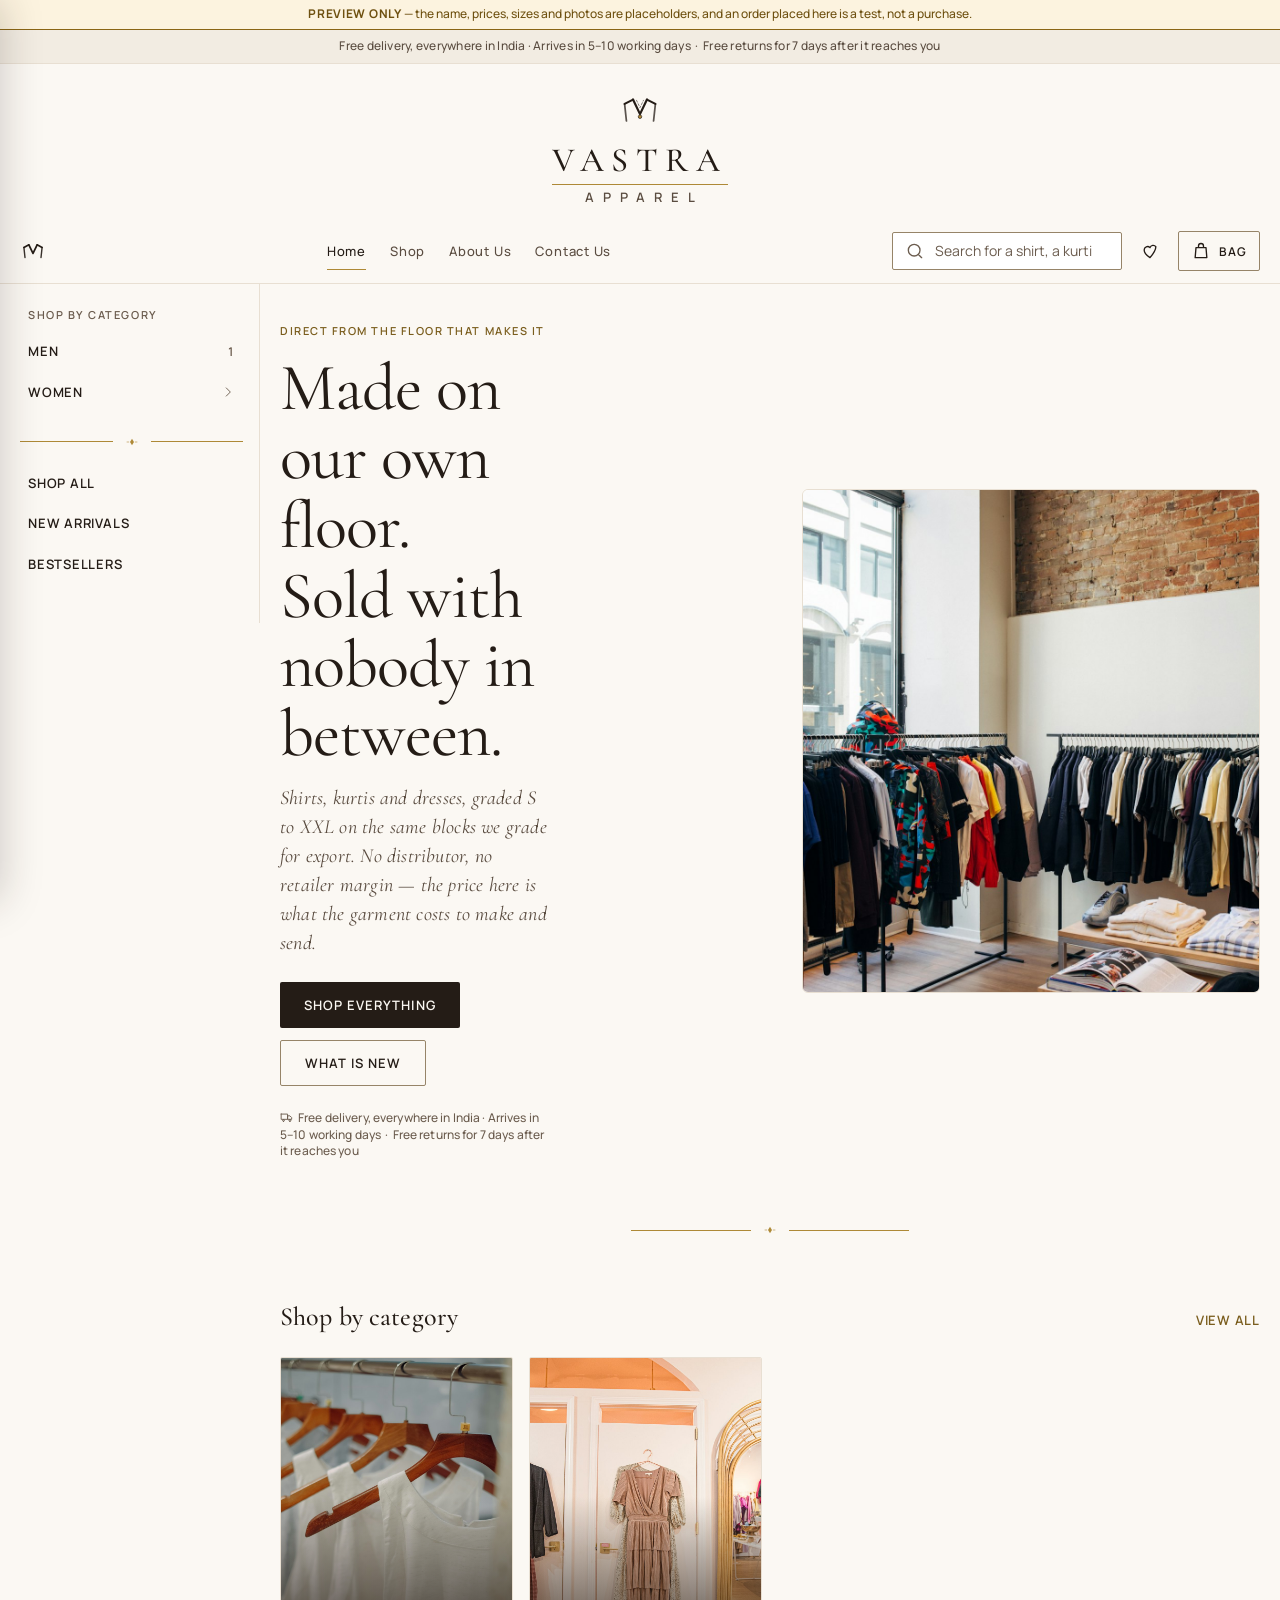
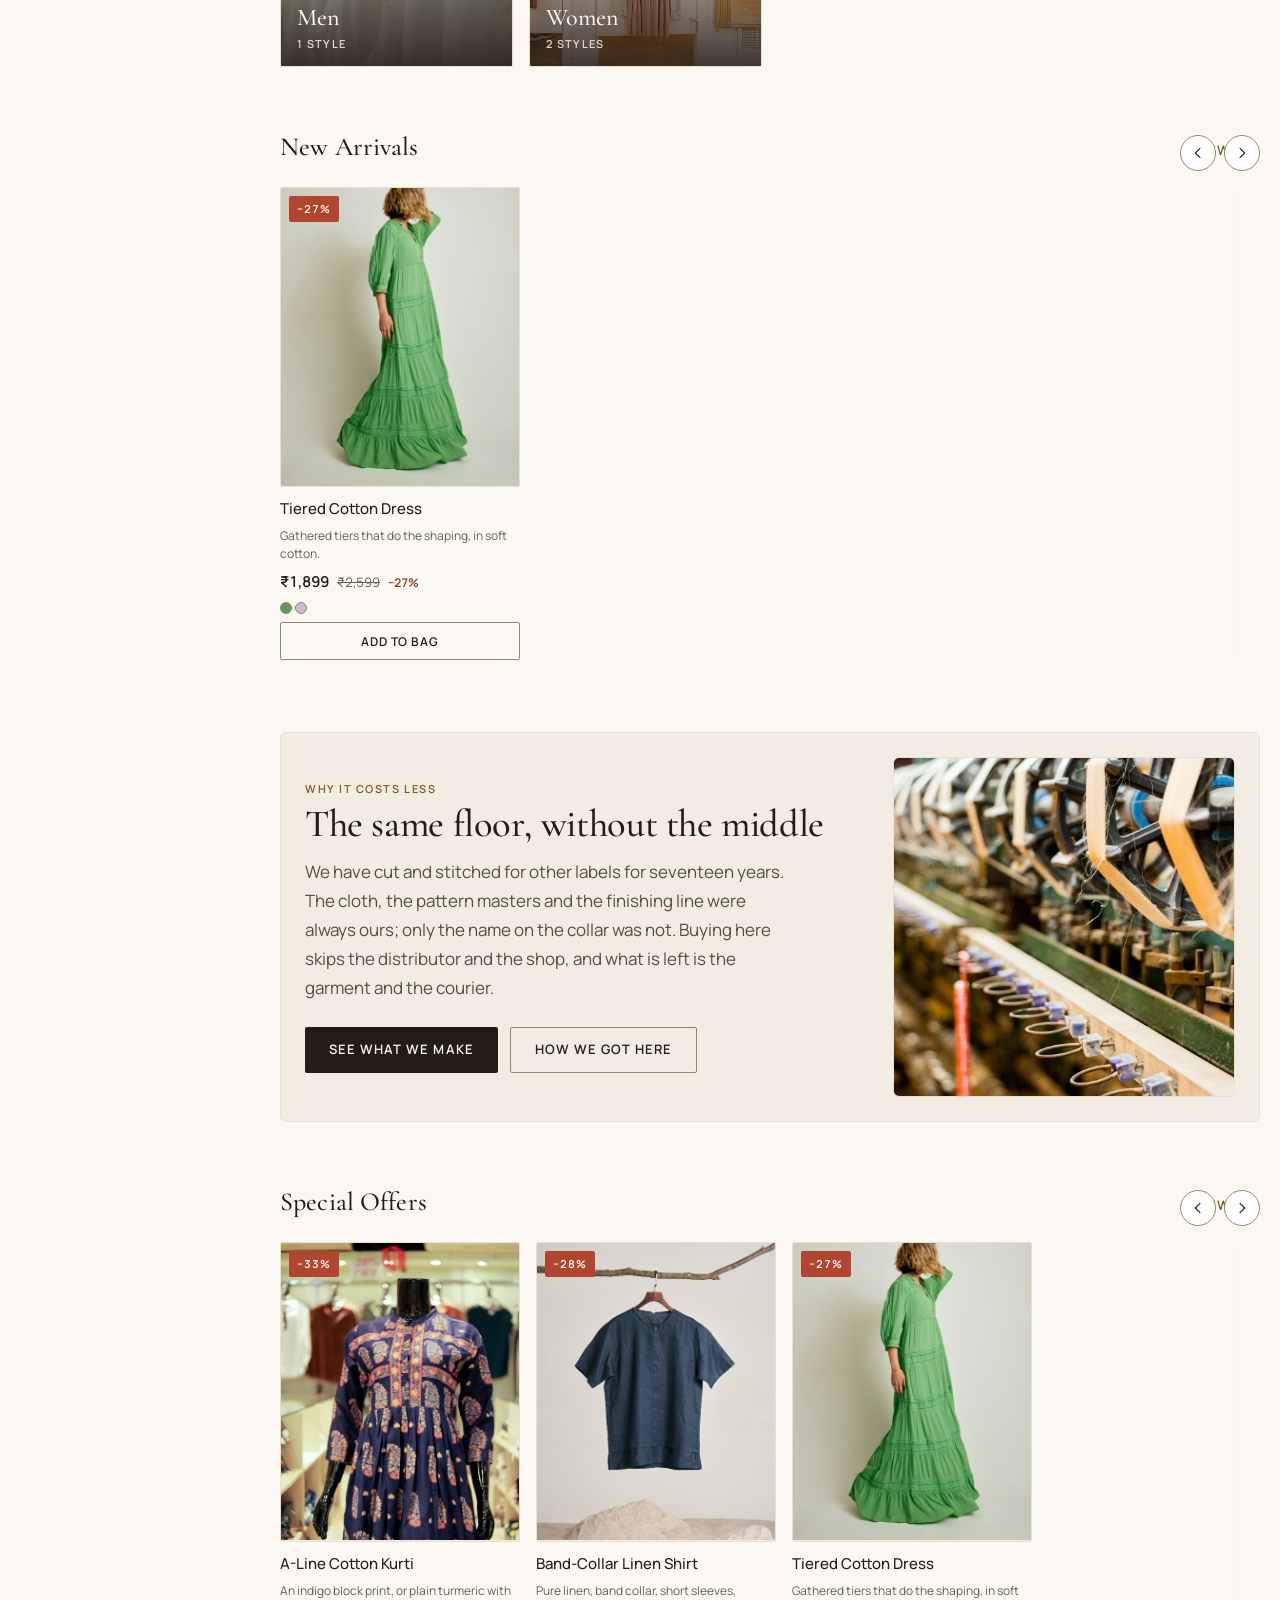
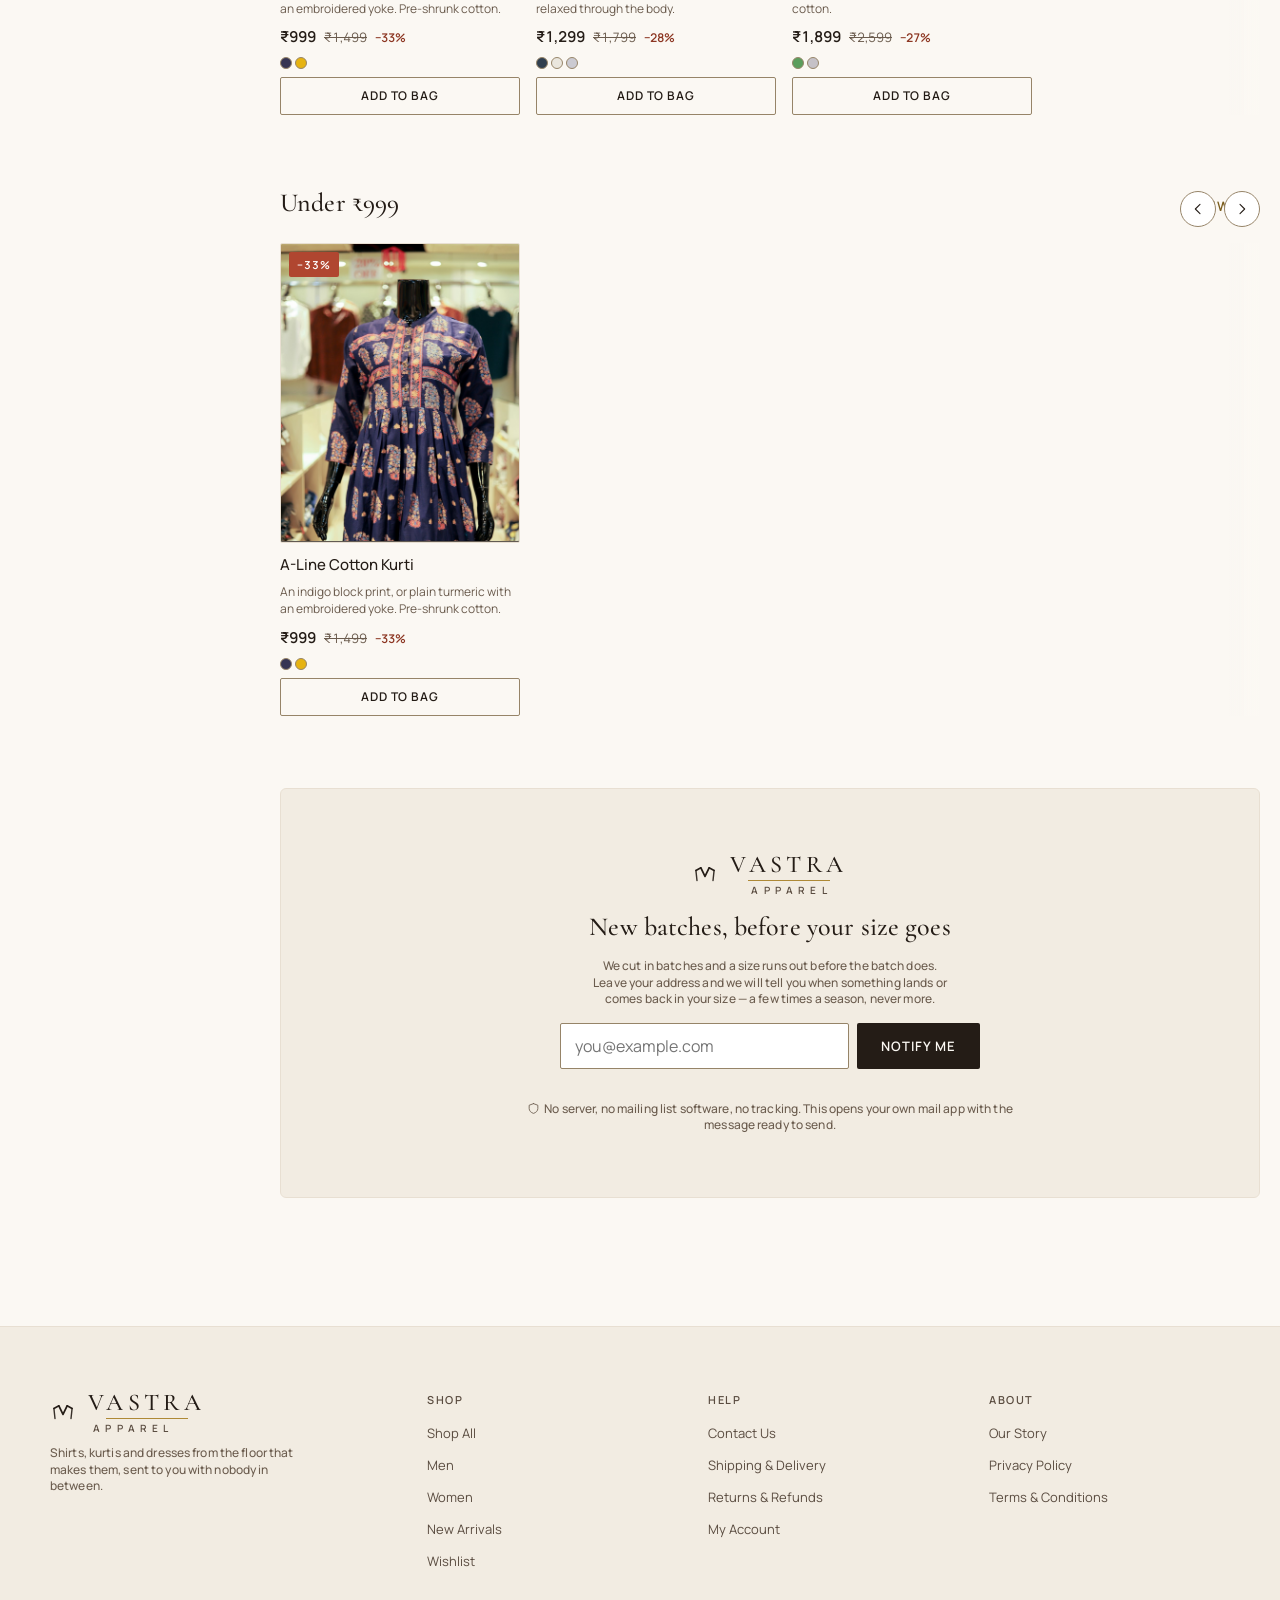
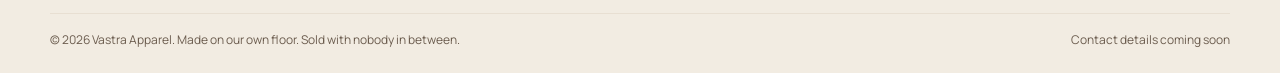
==== commit 09e00f3e: "Add to bag answers back: − n in bag +, and the photo flies into a bag you can see The owner tapped A" ====
--- a/app/index.html
+++ b/app/index.html
@@ -64,8 +64,11 @@
       <span id="i-wish"></span>
       <span class="badge-count" data-wish-count hidden>0</span>
     </a>
-    <a class="icon-btn" href="#/cart" aria-label="Shopping bag">
+    <!-- #bag is where a picture flies to from a card (ui.js flyToBag), and
+         it fills once something is in it. The word shows from 1024 up. -->
+    <a class="icon-btn bag-btn" id="bag" href="#/cart" aria-label="Shopping bag">
       <span id="i-bag"></span>
+      <span class="bag-word" aria-hidden="true">Bag</span>
       <span class="badge-count" data-cart-count hidden>0</span>
     </a>
   </div>
--- a/app/styles/layout.css
+++ b/app/styles/layout.css
@@ -127,7 +127,11 @@
   height:1px; background:var(--gold);
 }
 
-.hdr-right{ display:flex; align-items:center; gap:var(--s2); }
+/* ⚠️ Pinned to the LAST column. Below 1024 the nav is display:none, which
+   takes it out of the grid, and the icons used to flow into the middle 1fr
+   column instead: on a phone the bag sat right after the logo with half the
+   header empty beside it, never where a thumb looks for it. */
+.hdr-right{ grid-column:3; display:flex; align-items:center; gap:var(--s2); }
 
 .icon-btn{
   position:relative;
@@ -148,6 +152,52 @@
   font-variant-numeric:tabular-nums;
   border-radius:9px;
   border:1.5px solid var(--paper);
+}
+
+/* THE BAG -- the one header control that has to be found at a glance. It was
+   a thin outline among three others like it. Now it fills with ink once
+   something is in it (ui.js paintBag), so "is it in there?" is answered
+   without reading the number, and from 1024 up it says "Bag" in words. The
+   picture that flies from a card lands here (ui.js flyToBag). */
+.bag-btn{
+  transition:color var(--t-micro) var(--e-enter),
+             background var(--t-micro) var(--e-enter),
+             border-color var(--t-micro) var(--e-enter);
+}
+.bag-btn.full{ background:var(--ink); color:var(--on-ink); }
+.bag-btn.full:hover{ background:var(--gold); color:var(--on-gold); }
+.bag-btn.full .badge-count{
+  top:-6px; right:-6px;
+  background:var(--gold); color:var(--on-gold);
+}
+.bag-btn.full:hover .badge-count{ background:var(--ink); color:var(--on-ink); }
+.bag-word{ display:none; }
+
+@media (min-width:1024px){
+  /* The search field itself is on screen from here up. The icon beside it
+     opened a second search field under the header, and stood one more
+     look-alike outline between the field and the bag. */
+  #search-toggle{ display:none; }
+
+  .bag-btn{
+    width:auto; gap:var(--s2);
+    padding:0 var(--s3);
+    border:1px solid var(--edge-2);
+  }
+  .bag-btn:hover{ border-color:var(--ink); }
+  .bag-btn.full{ border-color:var(--ink); }
+  .bag-btn.full:hover{ border-color:var(--gold); }
+  .bag-word{
+    display:inline;
+    font-size:12px; font-weight:600;
+    letter-spacing:.08em; text-transform:uppercase;
+  }
+  .bag-btn .badge-count{
+    position:static;
+    min-width:20px; height:20px; padding:0 6px;
+    font-size:11px;
+    border:0; border-radius:10px;
+  }
 }
 
 /* Desktop search -- an inline field. Below 1024 it becomes an icon that opens
@@ -213,6 +263,9 @@
    customer needs -- no rail, no search, no bag. One column, centred. */
 .shell-solo{ grid-template-columns:minmax(0,1fr); }
 .shell-solo .main{ margin-inline:auto; width:100%; }
+.lock{ max-width:460px; margin:var(--s6) auto; }
+.lock-form{ display:flex; flex-direction:column; gap:var(--s3); margin-top:var(--s5); }
+.lock-msg{ color:var(--ink-soft); min-height:1.4em; }
 .owner-tag{
   font-size:11px; font-weight:700; letter-spacing:.08em; text-transform:uppercase;
   color:var(--gold-ink); border:1px solid var(--gold); border-radius:var(--r1);
--- a/app/styles/components.css
+++ b/app/styles/components.css
@@ -363,6 +363,54 @@
   font-variant-numeric:tabular-nums;
 }
 
+/* THE CARD'S − n + (components.js ctaBody): what Add to bag turns into once
+   the card's line is in the bag. Filled where the button is outlined, so a
+   glance down a grid tells which ones are already in. 38px, the height of
+   .btn-sm, so a card does not jump when one swaps for the other.
+   ⚠️ No overflow:hidden. It would clip the focus ring, which base.css draws
+   OUTSIDE the button; the end buttons carry the radius instead. */
+.bag-step{
+  display:flex; align-items:center; justify-content:space-between;
+  height:38px;
+  background:var(--ink); color:var(--on-ink);
+  border-radius:var(--r1);
+}
+.bag-step button{
+  width:44px; height:100%;
+  display:flex; align-items:center; justify-content:center;
+  color:inherit; border-radius:var(--r1);
+  transition:background var(--t-micro) var(--e-enter),
+             color var(--t-micro) var(--e-enter);
+}
+.bag-step button:hover:not(:disabled){ background:var(--gold); color:var(--on-gold); }
+.bag-step button:disabled{ opacity:.4; cursor:not-allowed; }
+.bag-step-n{
+  font-size:12px; font-weight:600;
+  letter-spacing:.08em; text-transform:uppercase;
+  font-variant-numeric:tabular-nums; white-space:nowrap;
+}
+@media (max-width:599px){
+  .bag-step button{ width:36px; }
+  .bag-step-n{ letter-spacing:.04em; }
+}
+
+/* ---------------------------------------------------------------------------
+   THE FLIGHT TO THE BAG (ui.js flyToBag). Fixed, above the sticky header
+   (40) and under the toast (80), and it never takes a click.
+   ------------------------------------------------------------------------ */
+.fly{ position:fixed; z-index:70; pointer-events:none; }
+.fly-y,.fly-pic{ width:100%; height:100%; }
+.fly-pic{
+  position:relative; overflow:hidden;
+  border-radius:var(--r2);
+  background:var(--sunk);
+  box-shadow:var(--sh-lift);
+}
+.fly-pic > img,.fly-pic > svg{
+  position:absolute; left:0;
+  max-width:none; object-fit:cover;
+}
+
 /* ---------------------------------------------------------------------------
    FORM FIELDS
    ------------------------------------------------------------------------ */
@@ -524,6 +572,9 @@
   position:fixed; z-index:80;
   left:50%; bottom:var(--s5);
   transform:translate(-50%,calc(100% + var(--s6)));
+  /* max-content: at left:50% a fixed box only gets the right HALF of the
+     screen to shrink into, so on a phone a one-line message broke into three. */
+  width:max-content;
   max-width:min(420px,92vw);
   padding:var(--s3) var(--s5);
   background:var(--ink); color:var(--on-ink);
@@ -531,6 +582,10 @@
   box-shadow:var(--sh-lift);
   font-size:14px; text-align:center;
   transition:transform var(--t-move) var(--e-enter);
+  /* ⚠️ Taps go THROUGH it. It holds text only, and it lands at the bottom of
+     the screen -- often right over a card's + -- so a second quick tap would
+     otherwise hit the message about the first one. */
+  pointer-events:none;
 }
 .toast.show{ transform:translate(-50%,0); }
 
--- a/app/styles/pages.css
+++ b/app/styles/pages.css
@@ -261,6 +261,41 @@
 }
 .ord-code{ font-weight:700; font-variant-numeric:tabular-nums; }
 .ord-meta{ font-size:12px; color:var(--ink-dim); }
+
+/* THE TRACKING TIMELINE, on the customer's order page. A column of steps,
+   each done, current or still to come. ⚠️ Colour is never the only signal:
+   every row also carries its date or "Not yet", and the current one says Now. */
+/* The delivery promise under the order's title: read off the order, never
+   worked out on the page. */
+.arrive{ margin-top:var(--s3); font-size:15px; color:var(--ink-soft); }
+.arrive b{ color:var(--ink); font-weight:700; }
+.arrive:empty{ display:none; }
+
+.track{ list-style:none; margin:var(--s4) 0 0; padding:0; }
+.track li{ position:relative; padding:0 0 var(--s4) 28px; }
+.track li:last-child{ padding-bottom:0; }
+.track li::before{
+  content:''; position:absolute; left:3px; top:4px;
+  width:12px; height:12px; border-radius:50%;
+  border:2px solid var(--edge); background:var(--paper);
+}
+.track li::after{
+  content:''; position:absolute; left:8px; top:20px; bottom:0;
+  width:2px; background:var(--edge);
+}
+.track li:last-child::after{ display:none; }
+.track .is-done::before{ background:var(--good); border-color:var(--good); }
+.track .is-done::after{ background:var(--good); }
+.track .is-now::before{ background:var(--gold-wash); border-color:var(--gold); }
+.track .is-end::before{ background:var(--alert); border-color:var(--alert); }
+.track-l{ display:block; font-weight:600; color:var(--ink); }
+.track .is-todo .track-l{ font-weight:500; color:var(--ink-dim); }
+.track-at{ display:block; font-size:12px; color:var(--ink-dim); margin-top:2px; }
+.track-tag{
+  margin-left:var(--s2); padding:1px 6px; border-radius:var(--r1);
+  font-size:11px; font-weight:700; letter-spacing:.06em; text-transform:uppercase;
+  color:var(--gold-ink); background:var(--gold-wash);
+}
 
 /* ---------------------------------------------------------------------------
    NEWSLETTER
@@ -442,6 +477,22 @@
 }
 .adm-order-acts{ display:flex; gap:var(--s2); flex-wrap:wrap; align-items:center; }
 .adm-paid-why{ margin-top:var(--s2); max-width:62ch; }
+/* Where it goes and who to call: what the owner needs to ship it at all. */
+.adm-shipto{
+  display:grid; grid-template-columns:minmax(0,2fr) minmax(0,1fr);
+  gap:var(--s3) var(--s5); margin-bottom:var(--s4);
+}
+.adm-shipto p{ margin-top:var(--s1); font-size:14px; line-height:1.6; }
+.adm-history{ margin-bottom:var(--s4); }
+.adm-ship{
+  display:flex; flex-wrap:wrap; gap:var(--s3); align-items:flex-end;
+  width:100%; padding:var(--s3);
+  border:1px solid var(--edge); border-radius:var(--r2); background:var(--sunk);
+}
+.adm-ship .field{ flex:1 1 160px; min-width:0; }
+@media (max-width:599px){
+  .adm-shipto{ grid-template-columns:minmax(0,1fr); }
+}
 
 .adm-cat-head{ display:flex; align-items:baseline; justify-content:space-between; gap:var(--s3); flex-wrap:wrap; }
 .adm-cat-grid{
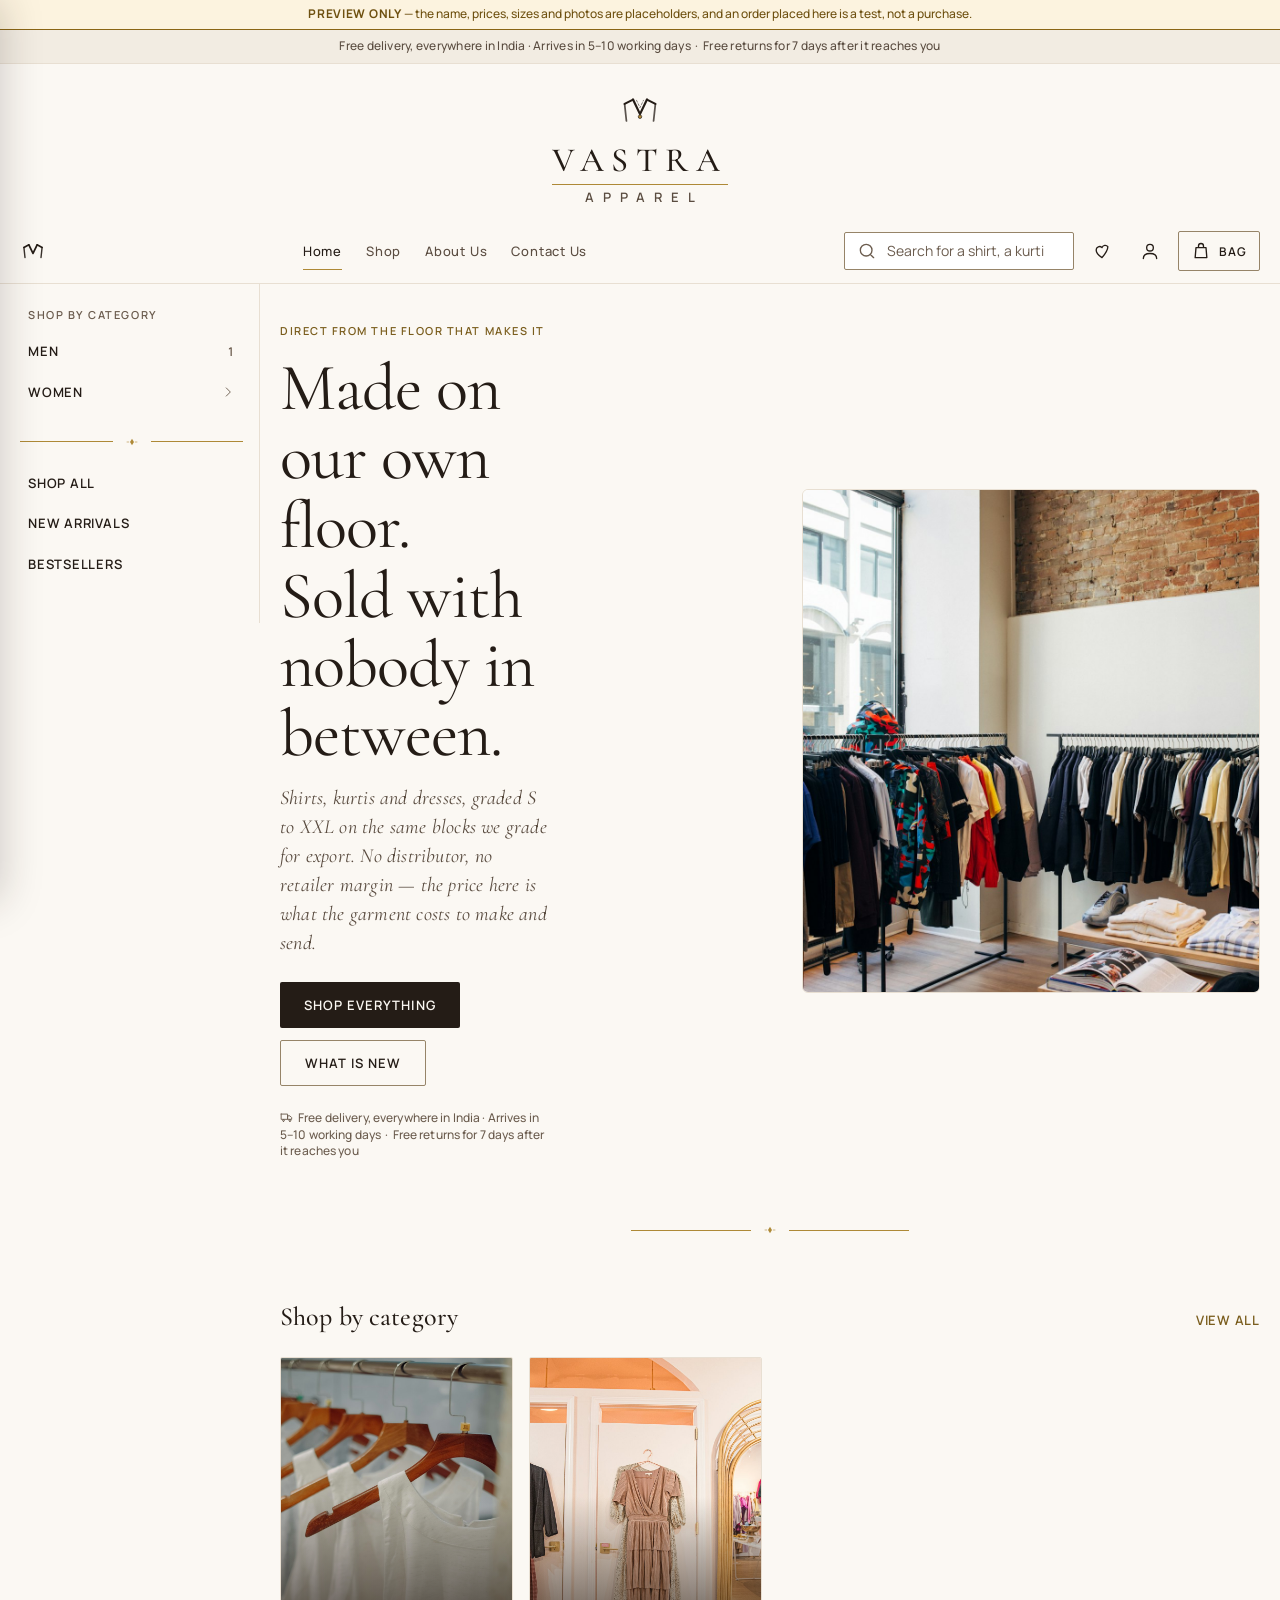
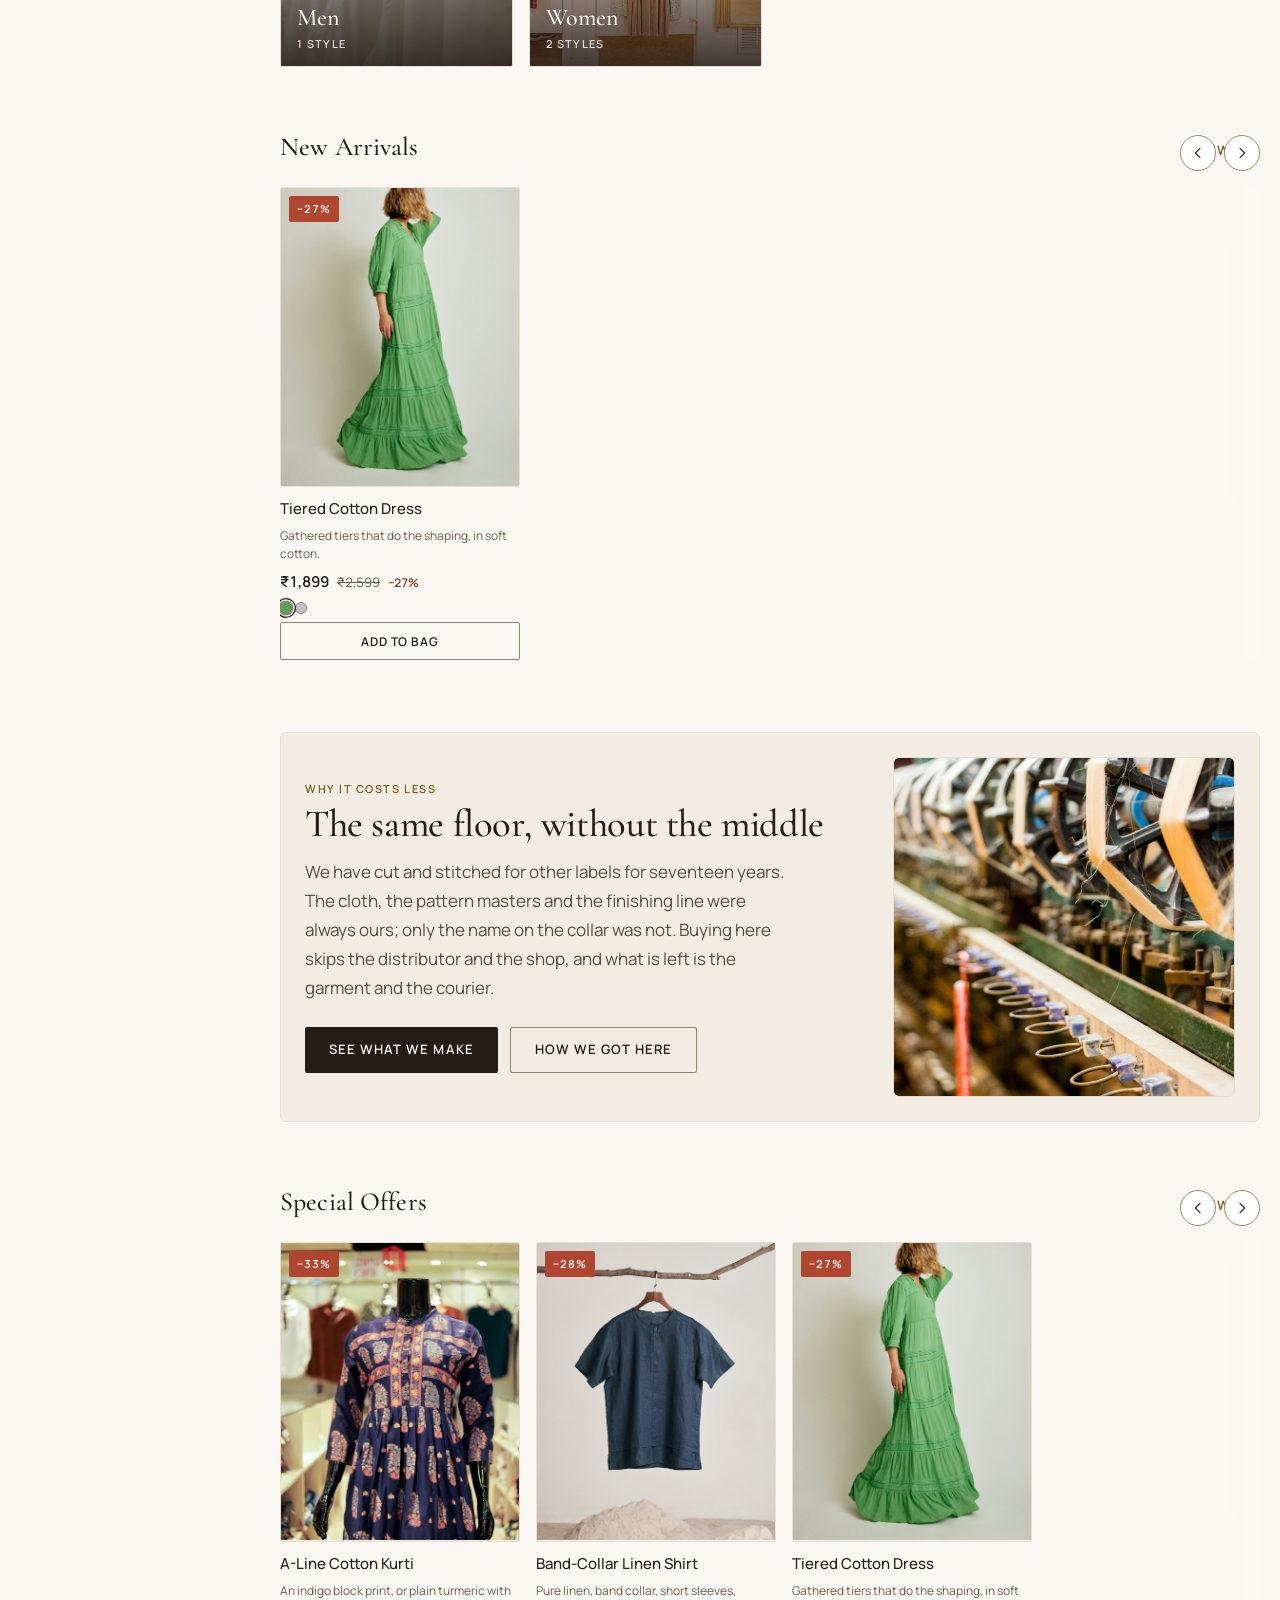
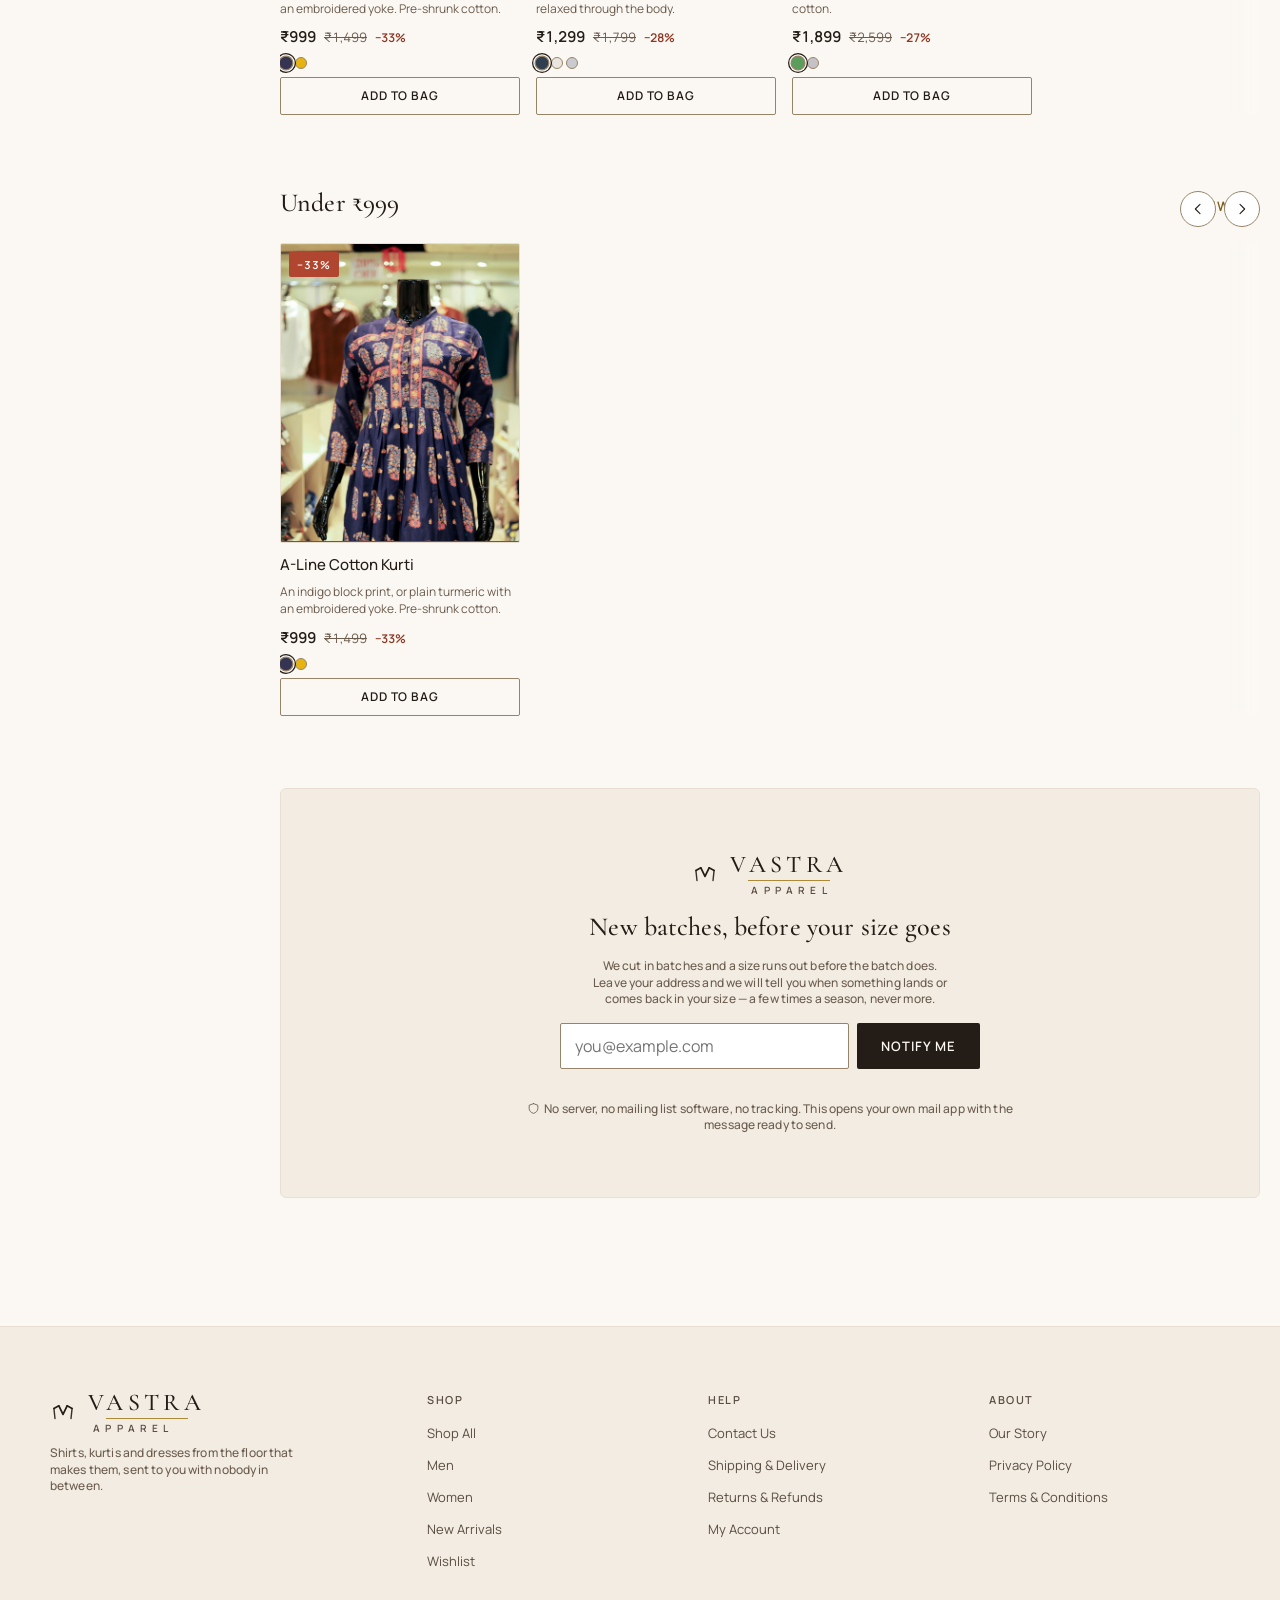
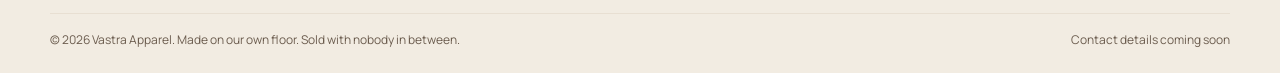
==== commit 4fc4a52d: "Step 7: customers can sign in with an email code, switched off until it can send one A customer's or" ====
--- a/app/index.html
+++ b/app/index.html
@@ -63,6 +63,12 @@
     <a class="icon-btn" href="#/wishlist" aria-label="Wishlist" data-opt>
       <span id="i-wish"></span>
       <span class="badge-count" data-wish-count hidden>0</span>
+    </a>
+    <!-- Your account: orders, addresses, and signing in once SIGN_IN is on.
+         From 600 up; on a phone it is in the menu, and the header keeps its
+         room for the bag. -->
+    <a class="icon-btn" href="#/account" aria-label="Your account" data-acct>
+      <span id="i-user"></span>
     </a>
     <!-- #bag is where a picture flies to from a card (ui.js flyToBag), and
          it fills once something is in it. The word shows from 1024 up. -->
--- a/app/styles/layout.css
+++ b/app/styles/layout.css
@@ -390,3 +390,8 @@
   /* The wishlist icon moves into the drawer; the cart stays. */
   .hdr-right .icon-btn[data-opt]{ display:none; }
 }
+
+/* Your account: in the drawer below 600, in the header from there up. */
+@media (max-width:599px){
+  .hdr-right .icon-btn[data-acct]{ display:none; }
+}
--- a/app/styles/components.css
+++ b/app/styles/components.css
@@ -98,6 +98,7 @@
   background:none; color:var(--gold-ink);
   text-transform:none; letter-spacing:.02em; font-size:13px;
 }
+.btn-ghost:disabled{ color:var(--ink-dim); cursor:default; }
 .btn-ghost:hover:not(:disabled){
   text-decoration:underline; text-underline-offset:4px;
 }
@@ -363,10 +364,12 @@
   font-variant-numeric:tabular-nums;
 }
 
-/* THE CARD'S − n + (components.js ctaBody): what Add to bag turns into once
-   the card's line is in the bag. Filled where the button is outlined, so a
+/* THE CARD'S − M · n + (components.js ctaInner): what Add to bag turns into
+   once a size of it is in the bag. Filled where the button is outlined, so a
    glance down a grid tells which ones are already in. 38px, the height of
-   .btn-sm, so a card does not jump when one swaps for the other.
+   .btn-sm, so a card does not jump when one swaps for the other. Below 600
+   it drops the words "in bag" and keeps the size: "XXL · 10" fits a 164px
+   card, "XXL · 10 IN BAG" does not.
    ⚠️ No overflow:hidden. It would clip the focus ring, which base.css draws
    OUTSIDE the button; the end buttons carry the radius instead. */
 .bag-step{
@@ -389,10 +392,65 @@
   letter-spacing:.08em; text-transform:uppercase;
   font-variant-numeric:tabular-nums; white-space:nowrap;
 }
+.bag-step-n b{ font-weight:700; }
 @media (max-width:599px){
   .bag-step button{ width:36px; }
   .bag-step-n{ letter-spacing:.04em; }
-}
+  .bag-step-word{ display:none; }
+}
+
+/* THE CARD'S SIZE PANEL (components.js sizePanel; app.js opens it). It rises
+   over the bottom of the photo, inside the card's own box, so nothing on the
+   page moves. The box is the tile's twin -- the same 4:5 from the top of the
+   card -- because the tile itself is a link, and a link may not hold buttons.
+   The rise is a CSS animation, so base.css's reduced-motion rule stills it. */
+.card-sizes{
+  position:absolute; left:0; right:0; top:0; z-index:4;
+  aspect-ratio:4/5;
+  display:flex; flex-direction:column; justify-content:flex-end;
+  overflow:hidden;
+  border-radius:var(--r1);
+  pointer-events:none;
+}
+.card-sizes-panel{
+  pointer-events:auto;
+  padding:var(--s2) var(--s2) var(--s3);
+  background:var(--card);
+  border-top:1px solid var(--edge);
+  box-shadow:var(--sh-lift);
+  animation:sizes-up var(--t-move) var(--e-enter) both;
+}
+@keyframes sizes-up{ from{ transform:translateY(100%); } to{ transform:none; } }
+.card-sizes-head{
+  display:flex; align-items:center; gap:var(--s1);
+  margin-bottom:var(--s2);
+}
+.card-sizes-title{
+  flex:1;
+  font-size:11px; font-weight:600;
+  letter-spacing:.08em; text-transform:uppercase;
+  color:var(--ink);
+}
+.card-sizes-btn{
+  height:28px; min-width:28px; padding:0 6px;
+  display:flex; align-items:center; justify-content:center; gap:4px;
+  font-size:12px; color:var(--ink-soft);
+  border-radius:var(--r1);
+}
+.card-sizes-btn:hover{ color:var(--ink); background:var(--sunk); }
+/* The words beside the info icon only where a card is wide enough for them. */
+.card-sizes-gtext{ display:none; }
+@media (min-width:600px){ .card-sizes-gtext{ display:inline; } }
+.card-sizes-grid{
+  display:grid; gap:6px;
+  grid-template-columns:repeat(auto-fill,minmax(40px,1fr));
+}
+.card-sizes-grid .chip{
+  height:40px; padding:0;
+  flex-direction:column; justify-content:center; gap:0;
+  line-height:1.15; color:var(--ink); font-weight:600;
+}
+.card-sizes-grid .chip small{ font-size:10px; font-weight:500; color:var(--ink-dim); }
 
 /* ---------------------------------------------------------------------------
    THE FLIGHT TO THE BAG (ui.js flyToBag). Fixed, above the sticky header
@@ -448,6 +506,32 @@
   font-size:12px; color:var(--alert-ink);
 }
 .field-err svg{ flex:none; margin-top:1px; }
+
+/* A checkbox with its sentence beside it -- "Save this address". */
+.tick{
+  display:flex; align-items:flex-start; gap:var(--s2);
+  font-size:14px; line-height:1.4; color:var(--ink); cursor:pointer;
+}
+.tick input{ margin-top:2px; flex:none; accent-color:var(--ink); }
+.tick input:disabled + *{ color:var(--ink-dim); }
+
+/* ---------------------------------------------------------------------------
+   SIGN IN (signin.js) -- an email, then the code. The fields are the shop's own
+   .field; this lays the two steps out and makes the code thumb-sized.
+   ------------------------------------------------------------------------ */
+.signin{ display:flex; flex-direction:column; gap:var(--s3); }
+.signin-lead{ font-size:14px; line-height:1.6; color:var(--ink-soft); }
+.signin-step{ display:flex; flex-direction:column; gap:var(--s3); }
+.signin .btn{ align-self:flex-start; }
+.signin-sent{ font-size:14px; line-height:1.55; color:var(--ink); }
+.field input.signin-code{
+  font-size:22px; letter-spacing:.35em;
+  font-variant-numeric:tabular-nums;
+  max-width:14em;
+}
+.signin-links{ display:flex; flex-wrap:wrap; gap:var(--s2) var(--s5); }
+.signin-msg{ font-size:13px; line-height:1.5; color:var(--ink-soft); min-height:1.2em; }
+.signin-msg.bad{ color:var(--alert-ink); }
 
 /* â ï¸ The select chevron is a real inline <svg> positioned here, never a
    data-URI background. A data-URI needs a literal colour inside a component
@@ -690,6 +774,8 @@
   font-family:var(--f-ui); font-size:13px; color:var(--ink-soft);
 }
 .sc-hint b{ color:var(--ink); font-weight:600; }
+/* Add to bag pressed with no size chosen (product.js). */
+.sc-hint.sc-need,.sc-hint.sc-need b{ color:var(--alert-ink); }
 
 .sc-wrap{ overflow-x:auto; }
 .sc{ width:100%; border-collapse:collapse; font-family:var(--f-ui); font-size:13px; }
--- a/app/styles/pages.css
+++ b/app/styles/pages.css
@@ -235,8 +235,10 @@
 .pay-opt.off{ cursor:not-allowed; background:var(--sunk); border-color:var(--edge); }
 .pay-opt.off .pay-name{ color:var(--ink-dim); }
 .pay-opt input{ margin-top:3px; flex:none; accent-color:var(--ink); }
-.pay-name{ font-weight:600; font-size:14px; color:var(--ink); }
-.pay-why{ font-size:12px; color:var(--ink-dim); margin-top:3px; line-height:1.5; }
+/* Blocks: the name on its line, the reason under it. As inline spans the
+   reason ran on from the name and its margin-top did nothing. */
+.pay-name{ display:block; font-weight:600; font-size:14px; color:var(--ink); }
+.pay-why{ display:block; font-size:12px; color:var(--ink-dim); margin-top:3px; line-height:1.5; }
 
 .qr-tile{
   width:200px; height:200px; padding:var(--s3);
@@ -261,6 +263,58 @@
 }
 .ord-code{ font-weight:700; font-variant-numeric:tabular-nums; }
 .ord-meta{ font-size:12px; color:var(--ink-dim); }
+
+/* THE ACCOUNT PAGE (pages/account.js). Each column a stack of panels, so a
+   panel that is not there -- the sign-in box in one-browser mode -- leaves
+   no gap behind it. */
+.acct-col{ display:flex; flex-direction:column; gap:var(--s4); min-width:0; }
+.acct-who{
+  display:flex; align-items:center; gap:var(--s2);
+  margin-top:var(--s3);
+  font-size:15px; color:var(--ink); overflow-wrap:anywhere;
+}
+.acct-who svg{ flex:none; color:var(--gold-ink); }
+
+/* The address book. A row per address, its actions on the right; on a phone
+   the actions drop under it. */
+.book-head{
+  display:flex; align-items:center; justify-content:space-between;
+  gap:var(--s3); flex-wrap:wrap;
+}
+.book{ display:flex; flex-direction:column; margin-top:var(--s2); }
+.addr-card{
+  display:flex; justify-content:space-between; gap:var(--s4);
+  padding:var(--s4) 0;
+  border-top:1px solid var(--edge);
+}
+.addr-card:first-child{ border-top:0; }
+.addr-name{
+  display:flex; align-items:center; flex-wrap:wrap; gap:var(--s2);
+  font-weight:600; color:var(--ink);
+}
+.addr-lines{ margin-top:var(--s1); font-size:13px; line-height:1.55; color:var(--ink-soft); }
+.addr-acts{ display:flex; flex-direction:column; align-items:flex-end; gap:var(--s2); flex:none; }
+.addr-form{
+  display:flex; flex-direction:column; gap:var(--s4);
+  margin-top:var(--s4); padding:var(--s4);
+  background:var(--paper);
+  border:1px solid var(--edge); border-radius:var(--r2);
+}
+.panel .addr-form h3{ margin:0; }
+.addr-form-acts{ display:flex; flex-wrap:wrap; gap:var(--s3); }
+@media (max-width:599px){
+  .addr-card{ flex-direction:column; gap:var(--s2); }
+  .addr-acts{ flex-direction:row; flex-wrap:wrap; align-items:center; gap:var(--s4); }
+}
+
+/* CHECKOUT, signed in: the saved addresses as choices, in the same cards as
+   the ways to pay below them; signed out, one line offering to sign in. */
+.co-book{ margin-bottom:var(--s4); }
+.co-who{ margin-bottom:var(--s4); font-size:13px; color:var(--ink-soft); overflow-wrap:anywhere; }
+.co-offer{ margin-bottom:var(--s4); font-size:13px; line-height:1.55; color:var(--ink-soft); }
+.co-offer .btn-ghost{ font-size:13px; }
+.co-signin{ margin-bottom:var(--s5); padding:var(--s4); border:1px solid var(--edge); border-radius:var(--r2); }
+.co-save{ margin-top:var(--s4); }
 
 /* THE TRACKING TIMELINE, on the customer's order page. A column of steps,
    each done, current or still to come. ⚠️ Colour is never the only signal:
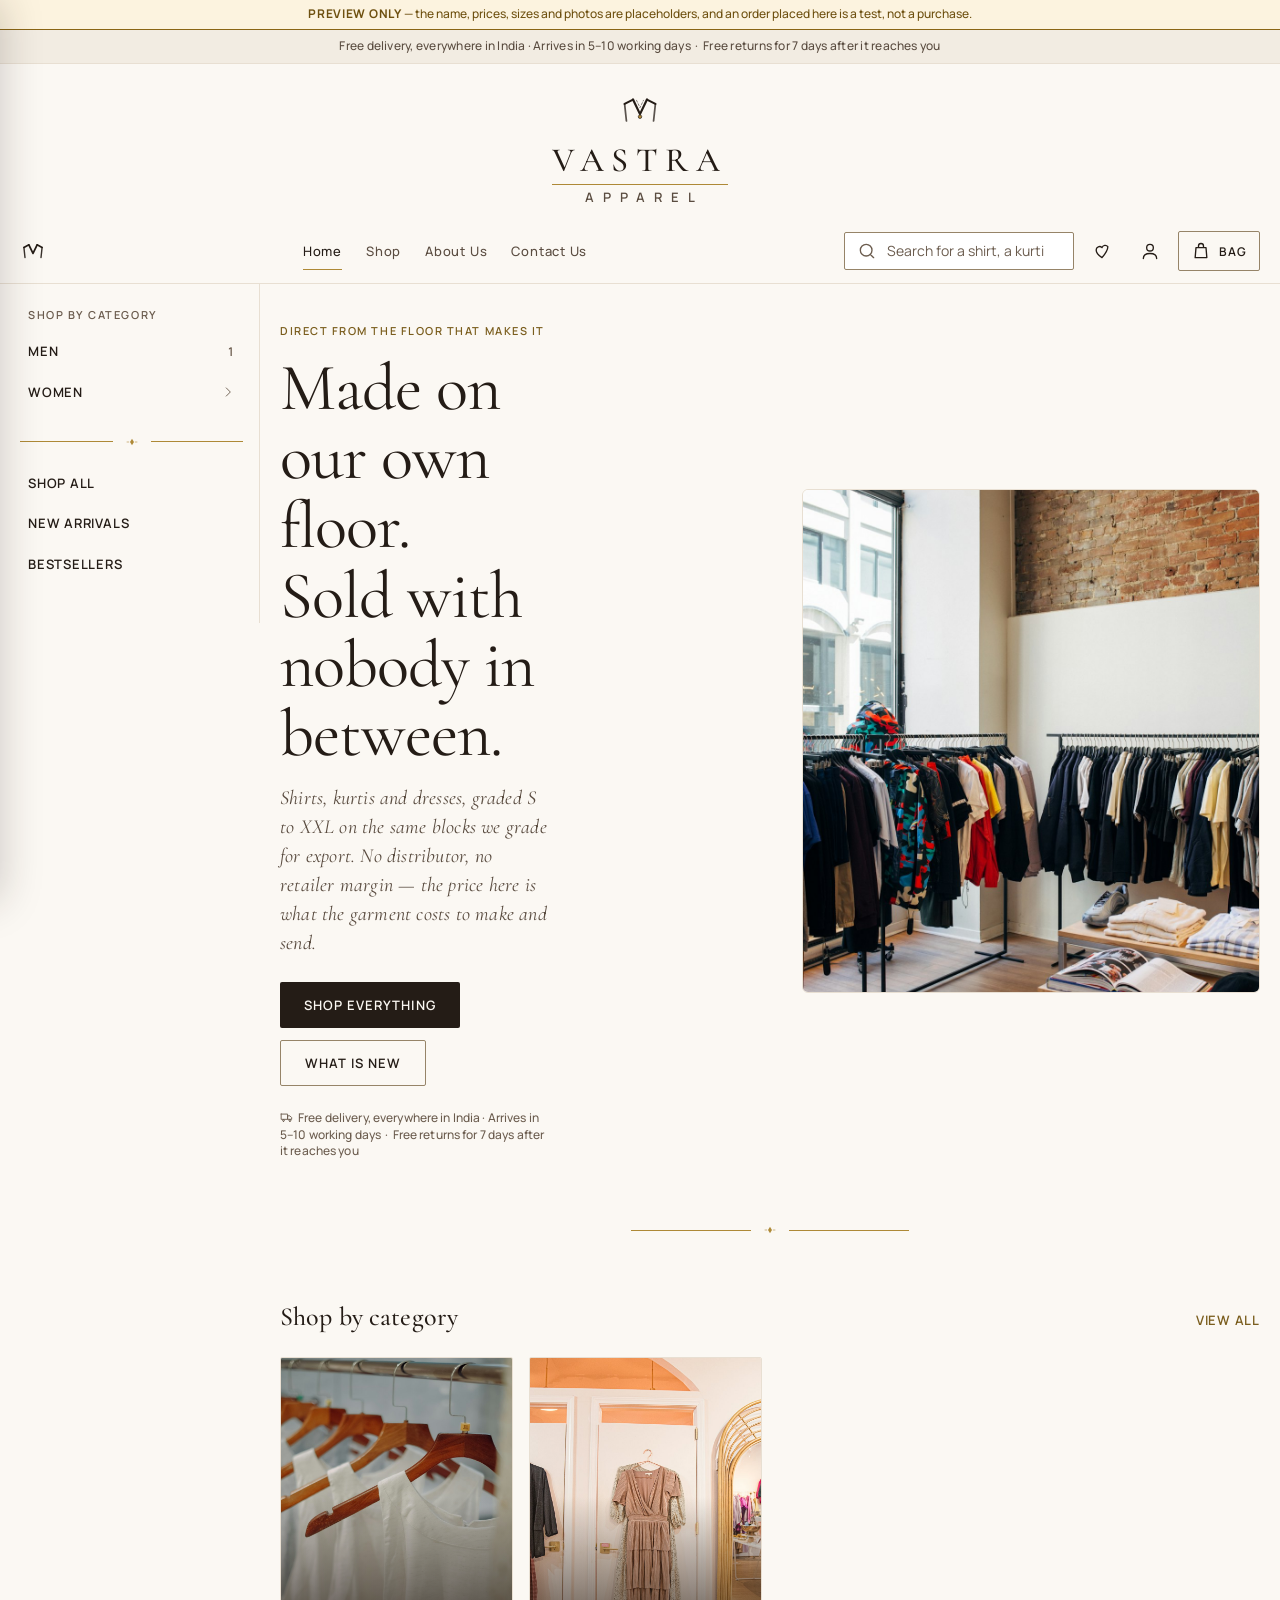
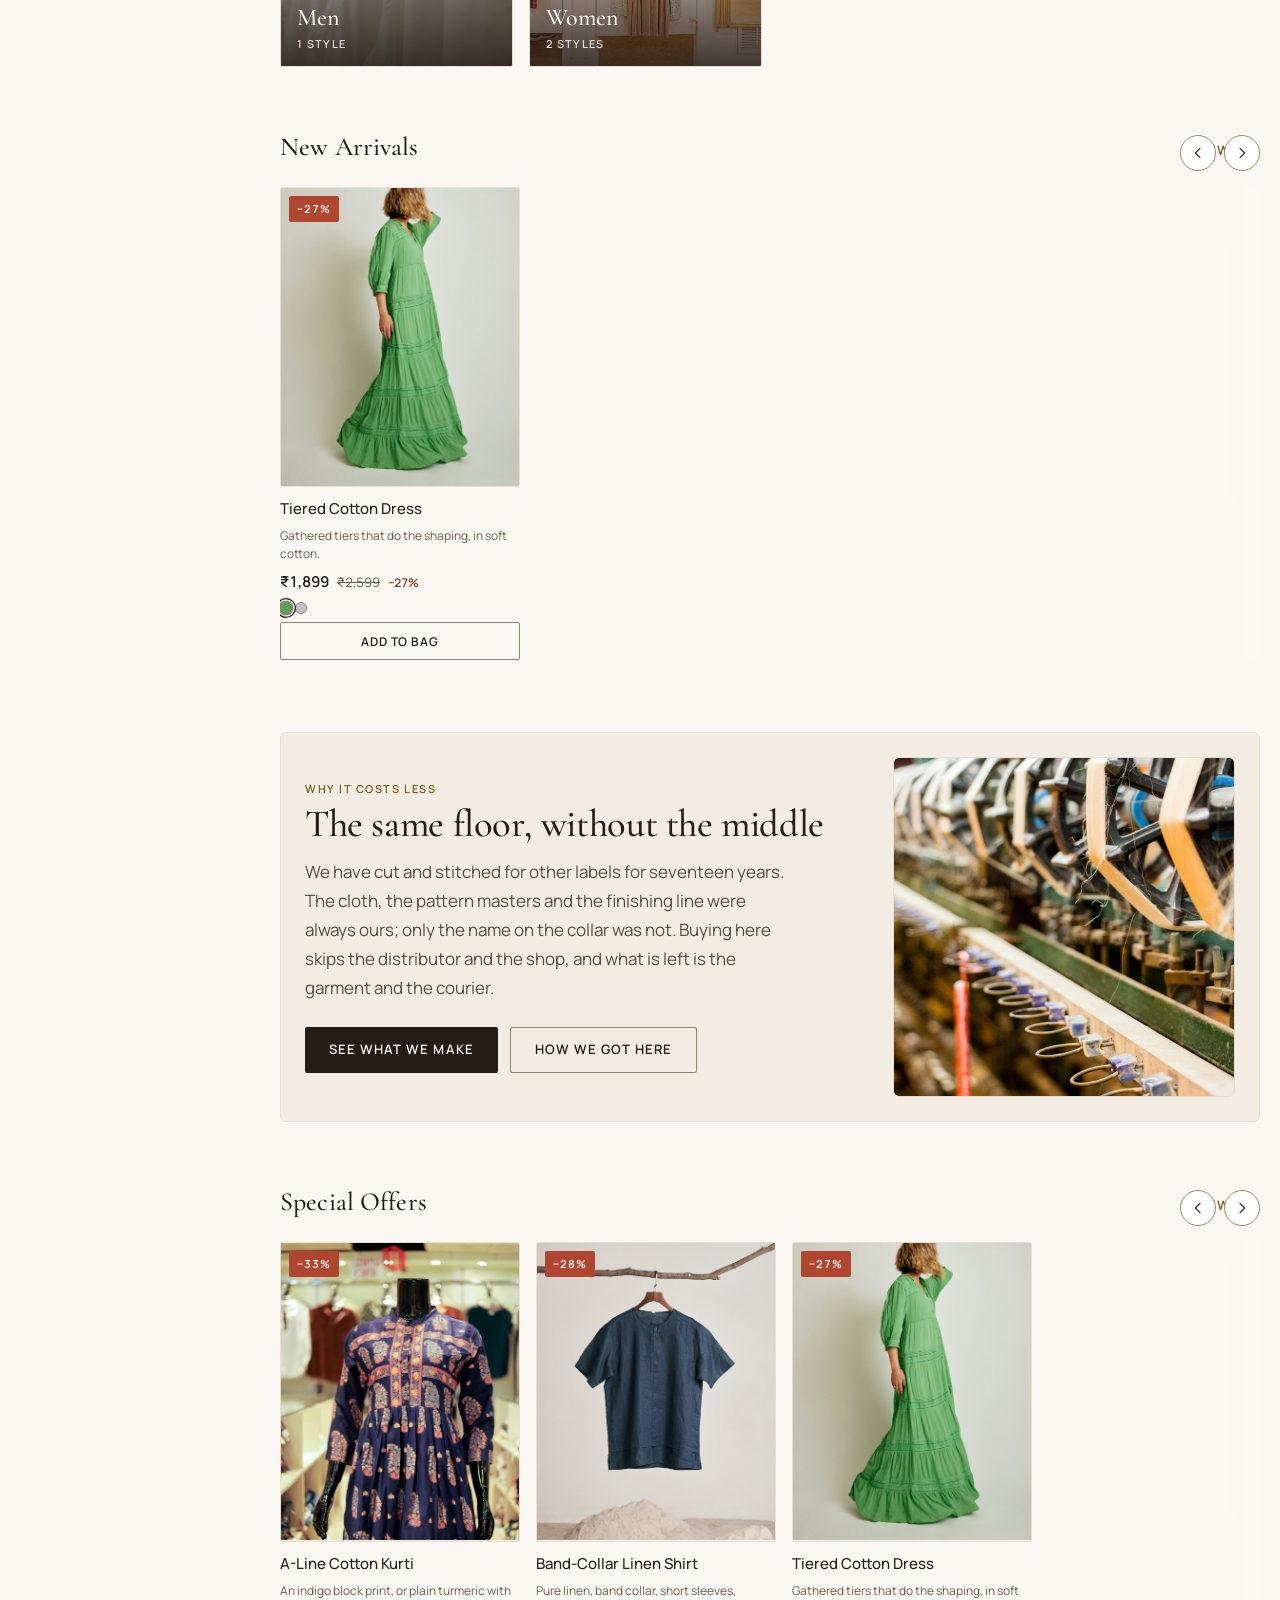
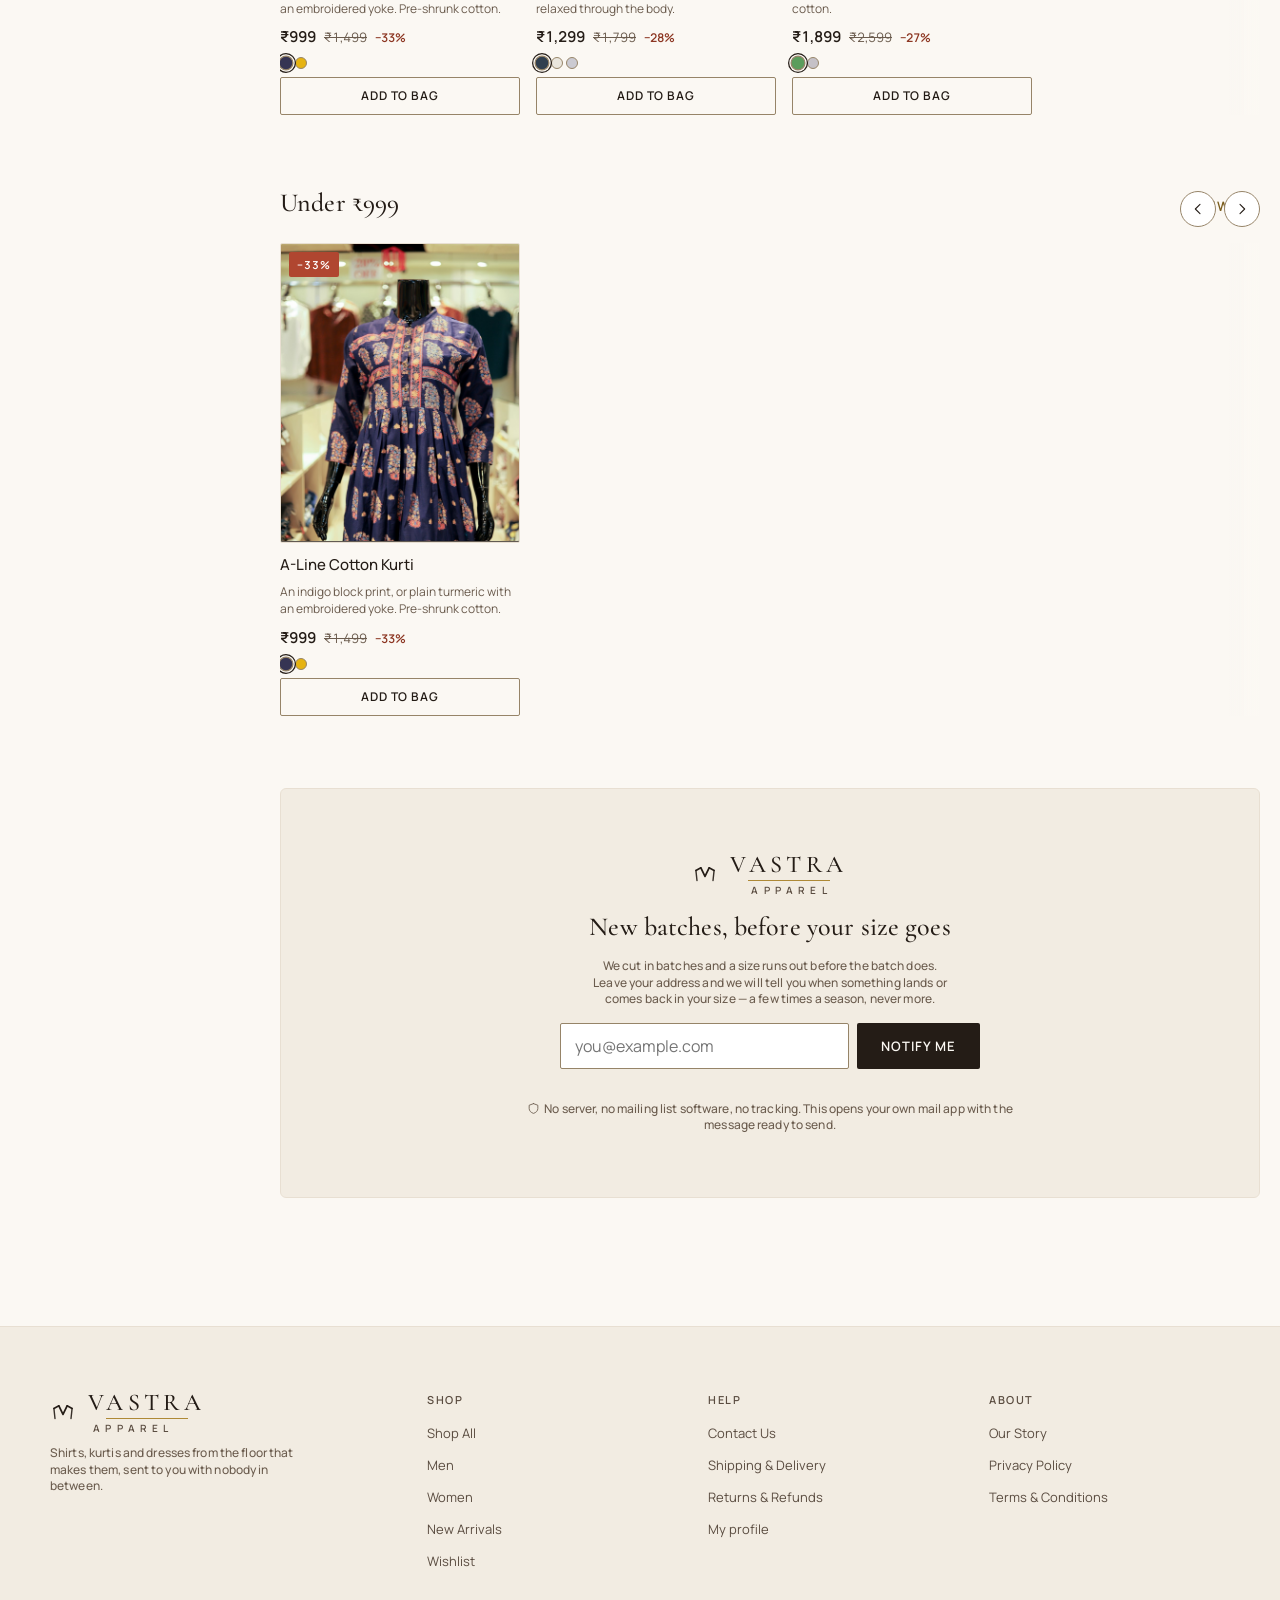
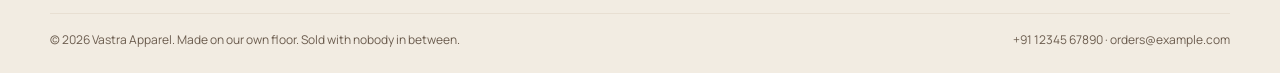
==== commit 98f4428a: "Sign in to order, a profile on every screen, and a store that asks and can go back The owner's list " ====
--- a/app/index.html
+++ b/app/index.html
@@ -64,10 +64,11 @@
       <span id="i-wish"></span>
       <span class="badge-count" data-wish-count hidden>0</span>
     </a>
-    <!-- Your account: orders, addresses, and signing in once SIGN_IN is on.
-         From 600 up; on a phone it is in the menu, and the header keeps its
-         room for the bag. -->
-    <a class="icon-btn" href="#/account" aria-label="Your account" data-acct>
+    <!-- Your profile: orders, addresses, details, help and settings, and
+         signing in. On EVERY screen, a phone included (the owner, 8 November
+         2026: "a profile option on all screens"); below 380 the wishlist
+         moves into the menu to make room, the bag never does. -->
+    <a class="icon-btn" href="#/account" aria-label="Your profile" data-acct>
       <span id="i-user"></span>
     </a>
     <!-- #bag is where a picture flies to from a card (ui.js flyToBag), and
@@ -133,7 +134,7 @@
           <li><a href="#/contact">Contact Us</a></li>
           <li><a href="#/shipping">Shipping &amp; Delivery</a></li>
           <li><a href="#/returns">Returns &amp; Refunds</a></li>
-          <li><a href="#/account">My Account</a></li>
+          <li><a href="#/account">My profile</a></li>
         </ul>
       </div>
       <div>
@@ -165,7 +166,7 @@
       <a href="#/">Home</a>
       <a href="#/shop">Shop All</a>
       <a href="#/wishlist">Wishlist</a>
-      <a href="#/account">My Account</a>
+      <a href="#/account">My profile</a>
       <a href="#/about">About Us</a>
       <a href="#/contact">Contact Us</a>
     </nav>
--- a/app/styles/layout.css
+++ b/app/styles/layout.css
@@ -391,7 +391,3 @@
   .hdr-right .icon-btn[data-opt]{ display:none; }
 }
 
-/* Your account: in the drawer below 600, in the header from there up. */
-@media (max-width:599px){
-  .hdr-right .icon-btn[data-acct]{ display:none; }
-}
--- a/app/styles/components.css
+++ b/app/styles/components.css
@@ -92,6 +92,11 @@
   border:1px solid var(--edge-2);
 }
 .btn-secondary:hover:not(:disabled){ border-color:var(--ink); }
+
+/* A step that cannot be undone -- cancelling an order or an item -- says so
+   in its colour as well as its words. Only ever inside the pop-up. */
+.btn-danger{ background:var(--alert); color:var(--on-alert); }
+.btn-danger:hover:not(:disabled){ background:var(--alert-ink); }
 
 .btn-ghost{
   height:auto; padding:0;
@@ -438,9 +443,17 @@
   border-radius:var(--r1);
 }
 .card-sizes-btn:hover{ color:var(--ink); background:var(--sunk); }
-/* The words beside the info icon only where a card is wide enough for them. */
-.card-sizes-gtext{ display:none; }
-@media (min-width:600px){ .card-sizes-gtext{ display:inline; } }
+/* "Size chart", in words, under the chips on every screen: an icon alone in
+   the corner went unseen on a phone (the owner, 8 November 2026). */
+.card-sizes-chart{
+  width:100%; height:30px; margin-top:var(--s2);
+  display:flex; align-items:center; justify-content:center; gap:6px;
+  font-size:12px; font-weight:600; letter-spacing:.02em;
+  color:var(--gold-ink);
+  border-top:1px dashed var(--edge);
+}
+.card-sizes-chart:hover{ color:var(--ink); }
+.card-sizes-chart svg{ flex:none; }
 .card-sizes-grid{
   display:grid; gap:6px;
   grid-template-columns:repeat(auto-fill,minmax(40px,1fr));
@@ -751,6 +764,109 @@
 }
 
 /* ---------------------------------------------------------------------------
+   THE ORDER'S CHAIN (components.js orderChain) -- the steps left to right,
+   a line between the dots, green up to where the order is. The line runs
+   from each dot to the one before it (::before), so the first has none.
+   ------------------------------------------------------------------------ */
+.chain{
+  display:flex; list-style:none; margin:0; padding:0;
+}
+.chain li{
+  position:relative; flex:1 1 0; min-width:0;
+  display:flex; flex-direction:column; align-items:center; gap:6px;
+  text-align:center;
+}
+.chain li::before{
+  content:''; position:absolute; top:11px; right:50%; width:100%; height:2px;
+  background:var(--edge-2);
+}
+.chain li:first-child::before{ display:none; }
+.chain li.is-done::before,.chain li.is-now::before{ background:var(--good); }
+.chain li.is-end::before{ background:var(--alert); }
+.chain-dot{
+  position:relative; z-index:1;
+  width:24px; height:24px; flex:none;
+  display:flex; align-items:center; justify-content:center;
+  border-radius:50%;
+  background:var(--card); border:2px solid var(--edge-2);
+  color:var(--on-good);
+}
+.chain .is-done .chain-dot{ background:var(--good); border-color:var(--good); }
+.chain .is-now .chain-dot{
+  border-color:var(--good);
+  box-shadow:0 0 0 4px var(--good-wash);
+}
+.chain .is-now .chain-dot::after{
+  content:''; width:10px; height:10px; border-radius:50%; background:var(--good);
+}
+.chain .is-end .chain-dot{ background:var(--alert); border-color:var(--alert); color:var(--on-alert); }
+.chain-l{
+  font-size:11px; font-weight:600; line-height:1.25; color:var(--ink-dim);
+  overflow-wrap:anywhere;
+}
+.chain .is-done .chain-l{ color:var(--ink-soft); }
+.chain .is-now .chain-l{ color:var(--good-ink); }
+.chain .is-end .chain-l{ color:var(--alert-ink); }
+
+/* Small, on each order in Your orders: the dots and the line, no words --
+   the order's pill beside it says where it is. */
+.chain-sm li::before{ top:6px; }
+.chain-sm .chain-dot{ width:14px; height:14px; border-width:2px; }
+.chain-sm .chain-dot svg{ display:none; }
+.chain-sm .is-now .chain-dot{ box-shadow:0 0 0 3px var(--good-wash); }
+.chain-sm .is-now .chain-dot::after{ width:6px; height:6px; }
+.chain-sm .chain-l{
+  position:absolute; width:1px; height:1px; overflow:hidden;
+  clip:rect(0 0 0 0); white-space:nowrap;
+}
+
+/* ---------------------------------------------------------------------------
+   ASK FIRST (ui.js askFirst) -- the pop-up that confirms a step. Centred on
+   every screen: it is a question, not a panel of content, and a question
+   belongs where the eye already is. Over the sheet and the fly (70), under
+   the toast (80), which reports what the answer did.
+   ------------------------------------------------------------------------ */
+.ask-wrap{
+  position:fixed; inset:0; z-index:75;
+  display:flex; align-items:center; justify-content:center;
+  padding:var(--s4);
+  opacity:0;
+  transition:opacity var(--t-micro) var(--e-exit);
+}
+.ask-wrap.open{ opacity:1; }
+.ask-scrim{ position:absolute; inset:0; background:var(--scrim); }
+.ask{
+  position:relative;
+  width:min(440px, 100%);
+  max-height:calc(100vh - var(--s6));
+  max-height:calc(100svh - var(--s6));
+  overflow-y:auto;
+  padding:var(--s5);
+  background:var(--card);
+  border:1px solid var(--edge);
+  border-radius:var(--r2);
+  box-shadow:var(--sh-drawer);
+  transform:translateY(8px);
+  transition:transform var(--t-micro) var(--e-enter);
+}
+.ask-wrap.open .ask{ transform:none; }
+.ask-title{ font-family:var(--f-display); font-size:22px; font-weight:500; line-height:1.2; }
+.ask-body{ margin-top:var(--s3); font-size:14px; line-height:1.6; color:var(--ink-soft); }
+.ask-body p + p{ margin-top:var(--s2); }
+.ask-body b{ color:var(--ink); }
+.ask.is-danger .ask-final{ color:var(--alert-ink); font-weight:600; }
+.ask-more:empty{ display:none; }
+.ask-more{ margin-top:var(--s4); display:grid; gap:var(--s3); }
+.ask-acts{
+  margin-top:var(--s5);
+  display:flex; justify-content:flex-end; gap:var(--s3); flex-wrap:wrap;
+}
+@media (max-width:420px){
+  .ask-acts{ flex-direction:column-reverse; }
+  .ask-acts .btn{ width:100%; }
+}
+
+/* ---------------------------------------------------------------------------
    THE SIZE CHART
    ------------------------------------------------------------------------ */
 /* The eyebrow becomes a row so the Size guide link can sit opposite the
@@ -777,6 +893,8 @@
 /* Add to bag pressed with no size chosen (product.js). */
 .sc-hint.sc-need,.sc-hint.sc-need b{ color:var(--alert-ink); }
 
+.sc-intro{ margin-bottom:var(--s3); font-size:14px; line-height:1.55; color:var(--ink-soft); }
+.sc-intro b{ color:var(--ink); }
 .sc-wrap{ overflow-x:auto; }
 .sc{ width:100%; border-collapse:collapse; font-family:var(--f-ui); font-size:13px; }
 .sc-cap{
--- a/app/styles/pages.css
+++ b/app/styles/pages.css
@@ -255,25 +255,81 @@
 /* ---------------------------------------------------------------------------
    ORDER / ACCOUNT LISTS
    ------------------------------------------------------------------------ */
-.ord{
-  padding:var(--s4) 0;
-  border-bottom:1px solid var(--edge);
-  display:flex; flex-wrap:wrap; gap:var(--s3) var(--s4);
-  align-items:center; justify-content:space-between;
-}
 .ord-code{ font-weight:700; font-variant-numeric:tabular-nums; }
 .ord-meta{ font-size:12px; color:var(--ink-dim); }
 
-/* THE ACCOUNT PAGE (pages/account.js). Each column a stack of panels, so a
-   panel that is not there -- the sign-in box in one-browser mode -- leaves
-   no gap behind it. */
+/* THE PROFILE PAGE (pages/account.js), 8 November 2026 -- who you are, your
+   orders, your addresses on the left; your details, help and settings on the
+   right; one column on a phone. Each column a stack of panels, so a panel
+   that is not there leaves no gap behind it. */
+.acct-grid{
+  display:grid; grid-template-columns:minmax(0,1.6fr) minmax(0,1fr);
+  gap:var(--s6); align-items:start; margin-top:var(--s5);
+}
+@media (max-width:1023px){ .acct-grid{ grid-template-columns:minmax(0,1fr); gap:var(--s4); } }
 .acct-col{ display:flex; flex-direction:column; gap:var(--s4); min-width:0; }
-.acct-who{
-  display:flex; align-items:center; gap:var(--s2);
-  margin-top:var(--s3);
-  font-size:15px; color:var(--ink); overflow-wrap:anywhere;
-}
-.acct-who svg{ flex:none; color:var(--gold-ink); }
+.acct-sub{ margin:var(--s2) 0 var(--s4); }
+.acct-id{ display:flex; align-items:center; gap:var(--s4); }
+.acct-avatar{
+  width:56px; height:56px; flex:none; border-radius:50%;
+  display:flex; align-items:center; justify-content:center;
+  background:var(--ink); color:var(--on-ink);
+  font-family:var(--f-display); font-size:26px; font-weight:500;
+}
+.acct-avatar.is-guest{ background:var(--sunk); color:var(--ink-soft); }
+.acct-id-mid{ min-width:0; display:flex; flex-direction:column; gap:2px; }
+.acct-name{
+  font-family:var(--f-display); font-size:24px; font-weight:500; line-height:1.15;
+  color:var(--ink); overflow-wrap:anywhere;
+}
+.acct-email{ font-size:14px; color:var(--ink-soft); overflow-wrap:anywhere; }
+.acct-on{
+  display:flex; align-items:flex-start; gap:6px; margin-top:var(--s1);
+  font-size:12px; line-height:1.45; color:var(--good-ink);
+}
+.acct-on svg{ flex:none; margin-top:2px; }
+.acct-on.is-off{ color:var(--ink-dim); }
+
+/* The help and settings lists: a row each, tapped anywhere. */
+.acct-list{ display:flex; flex-direction:column; margin-top:var(--s2); }
+.acct-row{
+  display:flex; align-items:center; gap:var(--s3);
+  padding:var(--s3) 0; border-top:1px solid var(--edge); color:var(--ink);
+}
+.acct-row:first-child{ border-top:0; }
+.acct-row > svg:first-child{ flex:none; color:var(--gold-ink); }
+.acct-row > svg:last-child{ flex:none; margin-left:auto; color:var(--ink-dim); }
+.acct-row:hover .acct-row-l{ color:var(--gold-ink); }
+.acct-row-mid{ min-width:0; display:flex; flex-direction:column; gap:1px; }
+.acct-row-l{ font-size:14px; font-weight:600; }
+.acct-row-s{ font-size:12px; color:var(--ink-dim); overflow-wrap:anywhere; }
+.acct-actions{ display:flex; flex-direction:column; gap:var(--s3); margin-top:var(--s4); }
+.acct-fixed{ font-size:14px; color:var(--ink); overflow-wrap:anywhere; }
+
+/* An order in Your orders: one card, tapped anywhere, that opens the order --
+   it was only the code that could be tapped, and the owner tapped the row. */
+.ocards{ display:flex; flex-direction:column; gap:var(--s3); margin-top:var(--s4); }
+.ocard{
+  display:flex; align-items:center; gap:var(--s3);
+  padding:var(--s3); color:var(--ink);
+  background:var(--card); border:1px solid var(--edge); border-radius:var(--r2);
+  transition:border-color var(--t-micro) var(--e-enter);
+}
+.ocard:hover{ border-color:var(--ink); }
+.ocard-pics{ display:flex; flex:none; }
+.ocard-pic{
+  display:block; width:52px; aspect-ratio:4/5; overflow:hidden;
+  background:var(--sunk); border:2px solid var(--card); border-radius:var(--r1);
+}
+.ocard-pic + .ocard-pic{ margin-left:-30px; }
+.ocard-pic img,.ocard-pic svg{ display:block; width:100%; height:100%; object-fit:cover; }
+.ocard-mid{ flex:1; min-width:0; display:flex; flex-direction:column; gap:4px; }
+.ocard-top{ display:flex; align-items:center; gap:var(--s2); flex-wrap:wrap; }
+.ocard-code{ font-variant-numeric:tabular-nums; }
+.ocard-meta{ font-size:12px; color:var(--ink-dim); }
+.ocard-when{ color:var(--ink-soft); font-weight:600; }
+.ocard .chain{ margin-top:var(--s2); max-width:240px; }
+.ocard-go{ flex:none; display:flex; color:var(--ink-dim); }
 
 /* The address book. A row per address, its actions on the right; on a phone
    the actions drop under it. */
@@ -311,16 +367,39 @@
    the ways to pay below them; signed out, one line offering to sign in. */
 .co-book{ margin-bottom:var(--s4); }
 .co-who{ margin-bottom:var(--s4); font-size:13px; color:var(--ink-soft); overflow-wrap:anywhere; }
-.co-offer{ margin-bottom:var(--s4); font-size:13px; line-height:1.55; color:var(--ink-soft); }
-.co-offer .btn-ghost{ font-size:13px; }
-.co-signin{ margin-bottom:var(--s5); padding:var(--s4); border:1px solid var(--edge); border-radius:var(--r2); }
-.co-save{ margin-top:var(--s4); }
+/* Checkout's steps, numbered once there is more than one (8 November 2026):
+   sign in, then where it goes, then how to pay. */
+.co-n{
+  display:inline-flex; align-items:center; justify-content:center;
+  width:24px; height:24px; margin-right:var(--s2);
+  border-radius:50%; background:var(--ink); color:var(--on-ink);
+  font-family:var(--f-ui); font-size:12px; font-weight:700; vertical-align:2px;
+}
+.co-why{ margin:var(--s2) 0 var(--s4); font-size:13px; line-height:1.6; color:var(--ink-soft); max-width:60ch; }
+.co-who{ display:flex; align-items:center; gap:var(--s2); }
+.pay-name.co-new{ display:flex; align-items:center; gap:6px; }
+.co-saved{
+  display:flex; align-items:center; gap:var(--s2);
+  margin-top:var(--s4); font-size:13px; color:var(--good-ink);
+}
 
 /* THE TRACKING TIMELINE, on the customer's order page. A column of steps,
    each done, current or still to come. ⚠️ Colour is never the only signal:
    every row also carries its date or "Not yet", and the current one says Now. */
 /* The delivery promise under the order's title: read off the order, never
    worked out on the page. */
+/* THE ORDER'S DETAILS (pages/confirm.js), 8 November 2026: a way back to Your
+   orders, the code and its pill, then the chain in a panel of its own. */
+.od{ max-width:760px; margin:0 auto; }
+.od-back{ display:inline-flex; align-items:center; gap:var(--s1); }
+.od-head{
+  display:flex; align-items:flex-start; justify-content:space-between; gap:var(--s3);
+  margin-top:var(--s4);
+}
+.od-head-mid{ min-width:0; }
+.od-head .pill{ margin-top:var(--s2); flex:none; }
+.od-sub{ margin-top:var(--s2); font-size:13px; color:var(--ink-dim); }
+.od-chain{ margin-top:var(--s4); padding-top:var(--s5); padding-bottom:var(--s5); }
 .arrive{ margin-top:var(--s3); font-size:15px; color:var(--ink-soft); }
 .arrive b{ color:var(--ink); font-weight:700; }
 .arrive:empty{ display:none; }
@@ -340,11 +419,49 @@
 .track li:last-child::after{ display:none; }
 .track .is-done::before{ background:var(--good); border-color:var(--good); }
 .track .is-done::after{ background:var(--good); }
-.track .is-now::before{ background:var(--gold-wash); border-color:var(--gold); }
+/* Now is DONE too -- packed means packed -- so it is green like the steps
+   above it, with a halo to say it is the latest. The owner's ask: "all steps
+   till packed are done". */
+.track .is-now::before{
+  background:var(--good); border-color:var(--good);
+  box-shadow:0 0 0 3px var(--good-wash);
+}
 .track .is-end::before{ background:var(--alert); border-color:var(--alert); }
 .track-l{ display:block; font-weight:600; color:var(--ink); }
 .track .is-todo .track-l{ font-weight:500; color:var(--ink-dim); }
 .track-at{ display:block; font-size:12px; color:var(--ink-dim); margin-top:2px; }
+
+/* WHAT YOU ORDERED (confirm.js): a row per line, its photograph first. */
+.olines{ display:flex; flex-direction:column; margin-top:var(--s3); }
+.oline{
+  display:grid; grid-template-columns:56px minmax(0,1fr) auto;
+  gap:var(--s3); align-items:center;
+  padding:var(--s3) 0; border-bottom:1px solid var(--edge);
+}
+.oline-pic{
+  display:block; width:56px; aspect-ratio:4/5; overflow:hidden;
+  background:var(--sunk); border:1px solid var(--edge); border-radius:var(--r1);
+}
+.oline-pic img,.oline-pic svg{ display:block; width:100%; height:100%; object-fit:cover; }
+.oline-mid{ display:flex; flex-direction:column; align-items:flex-start; min-width:0; }
+.oline-name{ font-size:14px; font-weight:600; color:var(--ink); }
+.oline-meta{ margin-top:2px; font-size:12px; color:var(--ink-dim); }
+.oline-sum{ display:flex; align-items:center; gap:var(--s1); font-weight:600; font-variant-numeric:tabular-nums; color:var(--ink); }
+/* Each item opens its product (8 November 2026). */
+.oline.is-link{ color:inherit; }
+.oline.is-link:hover .oline-name{ color:var(--gold-ink); text-decoration:underline; text-underline-offset:3px; }
+.oline-go{ display:flex; color:var(--ink-dim); }
+/* An item's own status, when the items differ; a cancelled one struck through. */
+.oline-state{
+  display:inline-block; margin-top:var(--s1); padding:1px 6px;
+  font-size:11px; font-weight:700; letter-spacing:.04em; text-transform:uppercase;
+  color:var(--good-ink); background:var(--good-wash); border-radius:var(--r1);
+}
+.oline-state.is-sent,.oline-state.is-confirmed{ color:var(--gold-ink); background:var(--gold-wash); }
+.oline-state.is-cancelled,.oline-state.is-returned{ color:var(--alert-ink); background:var(--alert-wash); }
+.oline.is-cancelled .oline-name,.oline.is-cancelled .oline-sum{ color:var(--ink-dim); text-decoration:line-through; }
+.oline.is-cancelled .oline-pic{ opacity:.5; }
+.pay-proof{ margin-top:var(--s3); }
 .track-tag{
   margin-left:var(--s2); padding:1px 6px; border-radius:var(--r1);
   font-size:11px; font-weight:700; letter-spacing:.06em; text-transform:uppercase;
@@ -442,9 +559,12 @@
 .adm-tab.is-on{ color:var(--ink); border-bottom-color:var(--gold); }
 
 .adm-stats{
-  display:grid; grid-template-columns:repeat(6,minmax(0,1fr)); gap:var(--s3);
-  margin-top:var(--s5);
-}
+  display:grid; grid-template-columns:repeat(4,minmax(0,1fr)); gap:var(--s3);
+  margin-top:var(--s3);
+}
+/* The overview's two groups (admin.js), each named for what it counts. */
+.adm-sec{ margin-top:var(--s6); }
+.adm-stat-s{ font-size:12px; line-height:1.4; color:var(--ink-dim); }
 .adm-stat{
   display:flex; flex-direction:column; gap:var(--s1);
   padding:var(--s4); background:var(--card); border:1px solid var(--edge);
@@ -538,15 +658,55 @@
 }
 .adm-shipto p{ margin-top:var(--s1); font-size:14px; line-height:1.6; }
 .adm-history{ margin-bottom:var(--s4); }
-.adm-ship{
-  display:flex; flex-wrap:wrap; gap:var(--s3); align-items:flex-end;
-  width:100%; padding:var(--s3);
-  border:1px solid var(--edge); border-radius:var(--r2); background:var(--sunk);
-}
-.adm-ship .field{ flex:1 1 160px; min-width:0; }
 @media (max-width:599px){
   .adm-shipto{ grid-template-columns:minmax(0,1fr); }
 }
+
+/* An order's status and payment blocks (admin.js). The status is the
+   customer's own timeline (.track), with a button on each step still ahead --
+   so the store sees the road exactly as the customer will. */
+.adm-block{ margin-top:var(--s4); padding-top:var(--s4); border-top:1px solid var(--edge); }
+.adm-label{ color:var(--ink-soft); }
+.adm-hint{ font-weight:400; letter-spacing:0; text-transform:none; color:var(--ink-dim); }
+.adm-track{ margin-top:var(--s3); }
+.adm-track li::before{ top:10px; }
+.adm-track li::after{ top:26px; }
+.adm-step{
+  display:flex; align-items:center; justify-content:space-between;
+  gap:var(--s2) var(--s3); flex-wrap:wrap; min-height:32px;
+}
+.adm-step .track-at{ margin-top:0; }
+/* A step BEHIND the order is a button (8 November 2026): tapping it takes the
+   order back there, after the pop-up says so. It reads as the step's name,
+   with a dotted rule under it to say it can be pressed. */
+.adm-back{
+  font:inherit; color:inherit; text-align:left;
+  text-decoration:underline dotted var(--ink-dim); text-underline-offset:4px;
+}
+.adm-back:hover{ color:var(--gold-ink); text-decoration-color:var(--gold-ink); }
+.adm-end-bad{ color:var(--alert-ink); }
+.adm-ends{ display:flex; flex-wrap:wrap; gap:var(--s3); margin-top:var(--s4); align-items:center; }
+
+/* Each item on the store's order (admin.js itemRow): what it is and costs,
+   then its own status, one menu of the steps ahead and behind and the ends,
+   and Cancel item. A cancelled item stays on the order, struck through, so
+   the money still adds up on screen. */
+.adm-item{ display:flex; flex-direction:column; gap:var(--s2); padding:var(--s2) 0; }
+.adm-item + .adm-item{ border-top:1px dashed var(--edge); }
+.adm-item-top{ display:flex; justify-content:space-between; gap:var(--s3); font-size:14px; color:var(--ink-soft); }
+.adm-item-sum{ font-variant-numeric:tabular-nums; white-space:nowrap; }
+.adm-item-ctl{ display:flex; flex-wrap:wrap; align-items:center; gap:var(--s2) var(--s3); }
+.adm-item-move{
+  height:32px; padding:0 var(--s3);
+  font-size:13px; color:var(--ink);
+  background:var(--card); border:1px solid var(--edge-2); border-radius:var(--r1);
+}
+.adm-item-cancel{ height:32px; padding:0 var(--s3); font-size:12px; }
+.adm-item.is-cancelled .adm-item-top{ color:var(--ink-dim); text-decoration:line-through; }
+.adm-was{ color:var(--ink-dim); }
+.adm-refund{ display:flex; flex-direction:column; align-items:flex-start; gap:var(--s2); margin:var(--s3) 0; }
+.adm-refunded{ margin:var(--s2) 0 var(--s3); }
+.adm-block .adm-paid-why{ margin:var(--s2) 0 var(--s3); font-size:13px; line-height:1.55; color:var(--ink-soft); }
 
 .adm-cat-head{ display:flex; align-items:baseline; justify-content:space-between; gap:var(--s3); flex-wrap:wrap; }
 .adm-cat-grid{
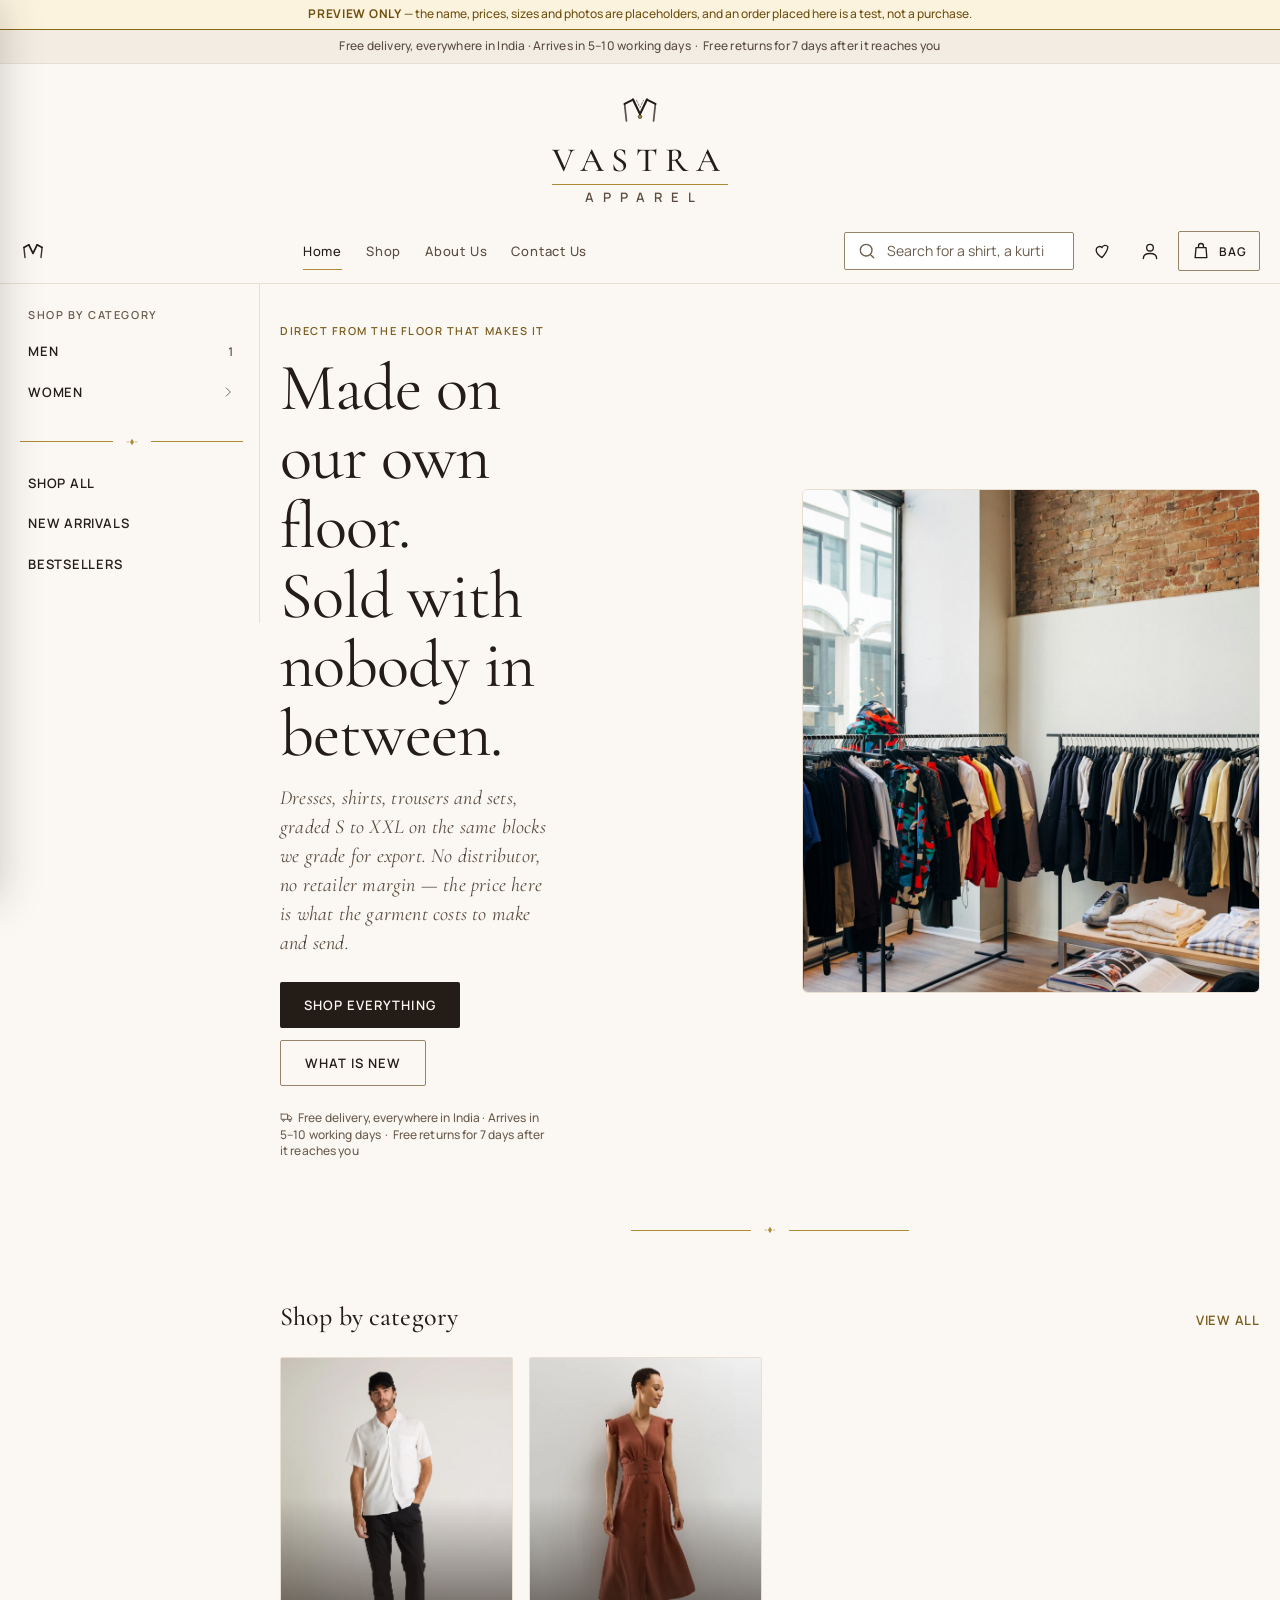
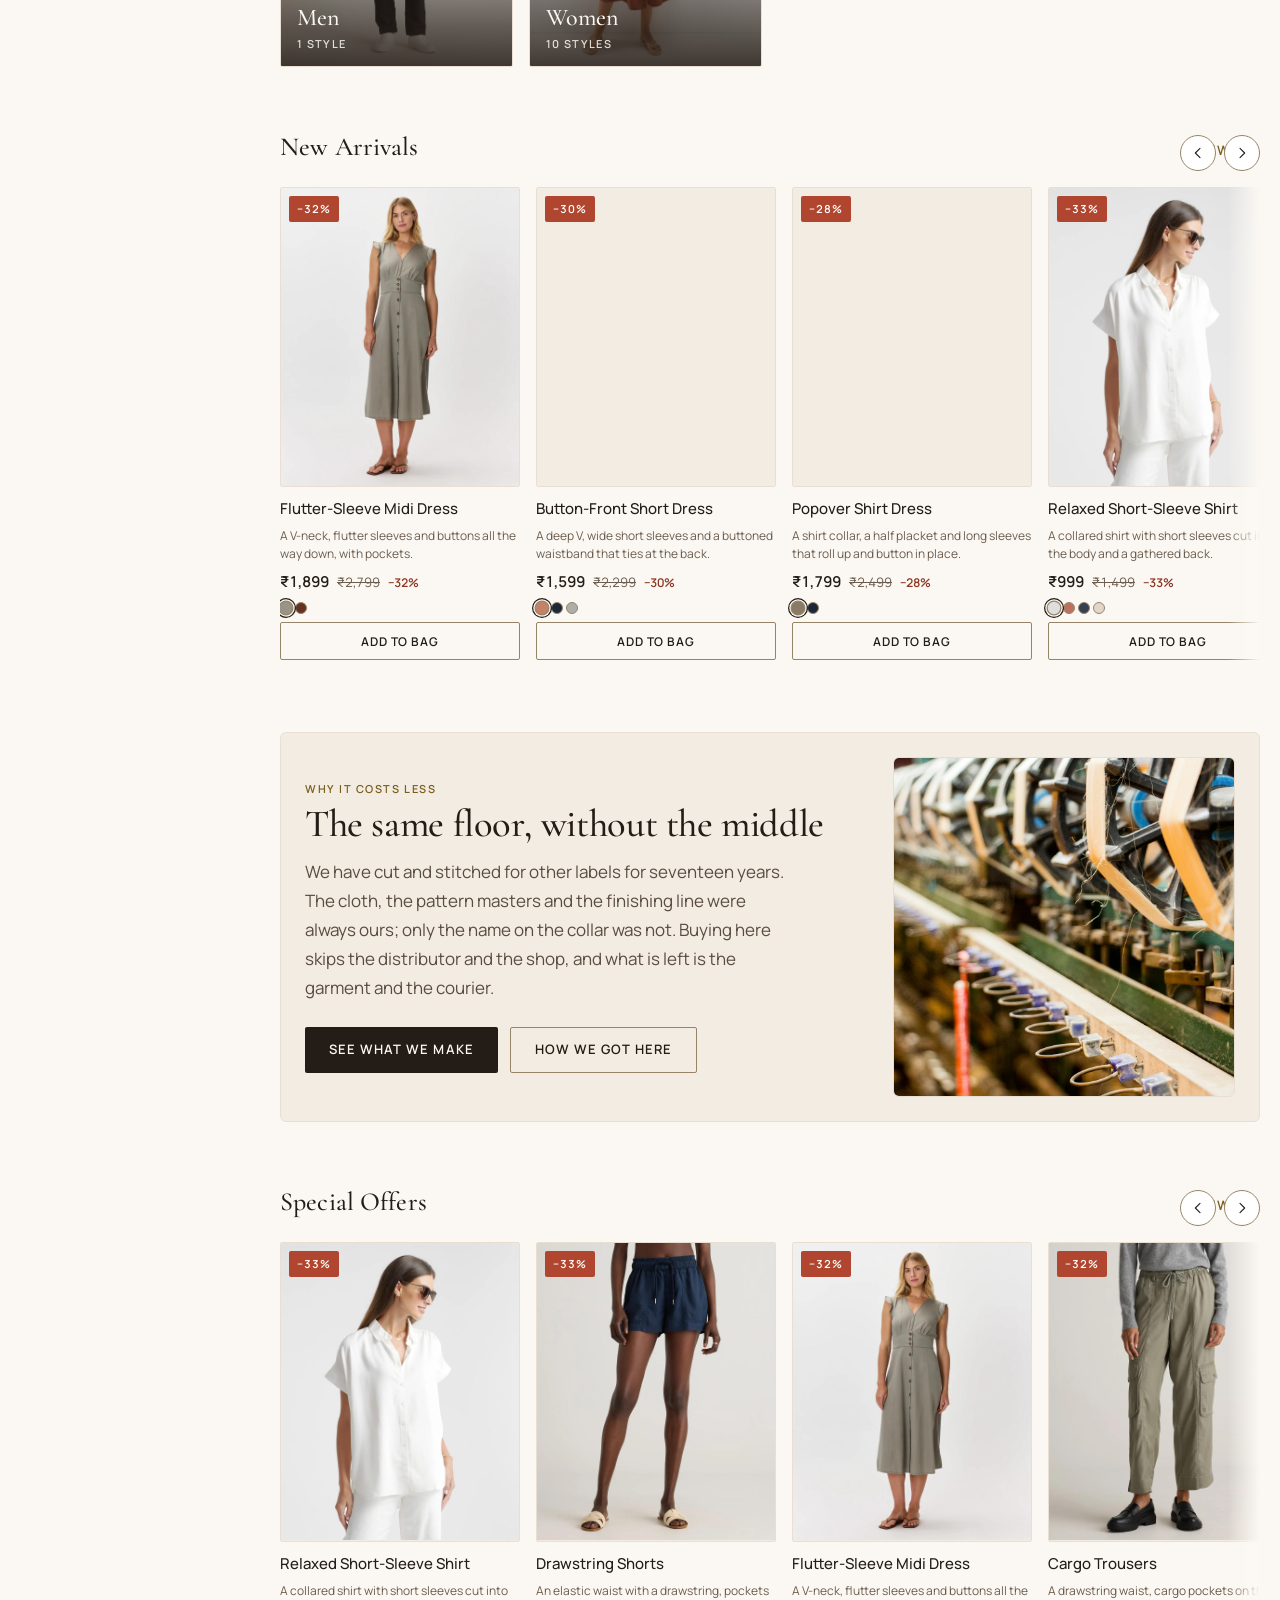
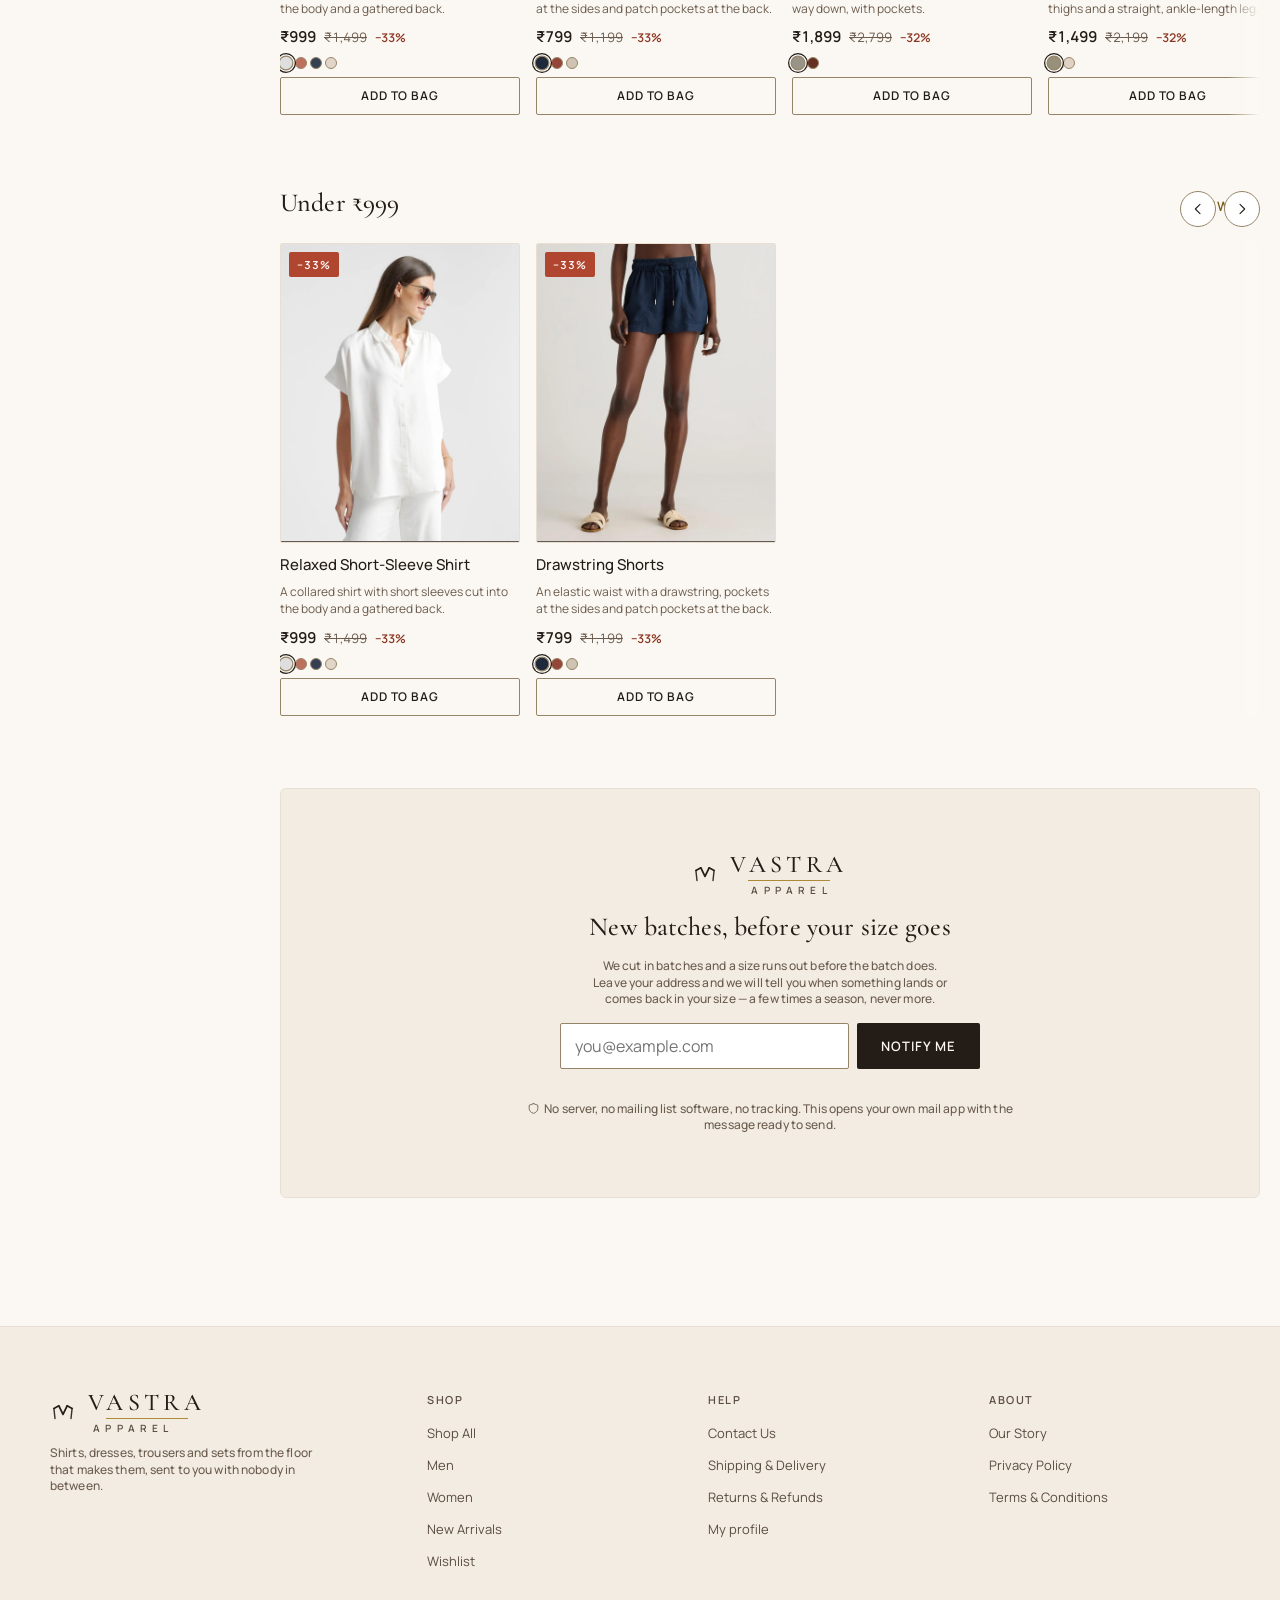
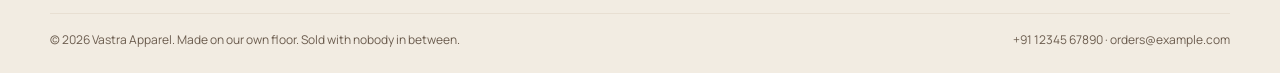
==== commit 81368851: "The owner's own photographs, and a store that keeps the catalogue The owner sent 58 photographs of t" ====
--- a/app/index.html
+++ b/app/index.html
@@ -4,7 +4,7 @@
 <meta charset="utf-8">
 <meta name="viewport" content="width=device-width, initial-scale=1, viewport-fit=cover">
 <title>Vastra Apparel — Made on our own floor. Sold with nobody in between.</title>
-<meta name="description" content="Shirts, kurtis and dresses from the floor that makes them. Sizes S to XXL, free delivery, free returns for seven days.">
+<meta name="description" content="Shirts, dresses, trousers and sets from the floor that makes them. Sizes S to XXL, free delivery, free returns for seven days.">
 <meta name="theme-color" content="#FBF8F3">
 
 <link rel="preconnect" href="https://fonts.googleapis.com">
@@ -114,7 +114,7 @@
       <div>
         <div id="ftr-logo"></div>
         <p class="t-micro dim" style="margin-top:var(--s3);max-width:34ch">
-          Shirts, kurtis and dresses from the floor that makes them, sent to
+          Shirts, dresses, trousers and sets from the floor that makes them, sent to
           you with nobody in between.
         </p>
       </div>
--- a/app/styles/components.css
+++ b/app/styles/components.css
@@ -652,6 +652,12 @@
 }
 .chip:hover{ border-color:var(--ink); color:var(--ink); }
 .chip.on{ background:var(--ink); color:var(--on-ink); border-color:var(--ink); }
+/* A size with none left in the colour chosen (8 November 2026: stock is kept
+   by colour and size). Dashed and dim, and it cannot be picked; the product
+   page strikes its name through, the card's panel says "Sold out" under it. */
+.chip.is-out{ color:var(--ink-dim); border-style:dashed; border-color:var(--edge-2); cursor:not-allowed; }
+.chip.is-out:hover{ color:var(--ink-dim); border-color:var(--edge-2); }
+.pdp-sizes .chip.is-out{ text-decoration:line-through; }
 
 .pill{
   display:inline-flex; align-items:center; gap:6px;
@@ -972,3 +978,52 @@
   .sc thead th{ white-space:normal; }
   .sc-on{ font-size:9px; letter-spacing:0; }
 }
+
+/* ---------------------------------------------------------------------------
+   STARS (components.js stars / starsInput), 8 November 2026. Outlines in the
+   quiet edge colour, filled gold once on. The CSS fills the outline icon --
+   the svg carries fill="none", and a presentation attribute loses to any
+   rule -- so a star is one glyph whether it is shown or given.
+   ------------------------------------------------------------------------ */
+.stars{ display:inline-flex; gap:1px; vertical-align:-2px; }
+.star{ display:inline-flex; color:var(--edge-2); }
+.star.on{ color:var(--gold); }
+.star.on svg{ fill:currentColor; }
+
+/* The rating badge -- "4.4 ★ | 12" -- on a card's photo and under the
+   product page's name (8 November 2026, after the owner's example). Empty,
+   and so gone, until somebody rates the product. */
+.rating-badge{
+  display:inline-flex; align-items:center; gap:4px;
+  padding:3px 7px;
+  background:var(--card); color:var(--ink);
+  border:1px solid var(--edge);
+  border-radius:var(--r1);
+  font-size:12px; font-weight:600; line-height:1.2;
+  font-variant-numeric:tabular-nums; white-space:nowrap;
+}
+.rating-badge:empty{ display:none; }
+.rating-badge b{ font-weight:700; }
+.rating-badge svg{ flex:none; color:var(--gold); fill:currentColor; }
+.rb-sep{ width:1px; height:11px; margin:0 2px; background:var(--edge-2); }
+/* On the photo: bottom-left, the one corner nothing else uses. The hover's
+   "View details" bar rises over it, so the badge steps aside for the bar. */
+.rating-badge.on-photo{
+  position:absolute; left:var(--s2); bottom:var(--s2); z-index:2;
+  transition:opacity var(--t-micro) var(--e-enter);
+}
+@media (hover:hover){
+  .card:hover .rating-badge.on-photo{ opacity:0; }
+}
+
+/* Giving a rating: five radios drawn as stars, 44px to a finger. */
+.stars-in{ display:flex; gap:2px; }
+.stars-in label{
+  width:44px; height:44px; display:flex; align-items:center; justify-content:center;
+  cursor:pointer; border-radius:var(--r1);
+  transition:color var(--t-micro) var(--e-enter), transform var(--t-micro) var(--e-enter);
+}
+.stars-in label:hover{ color:var(--gold-ink); }
+.stars-in label:active{ transform:scale(.92); }
+.stars-in input{ position:absolute; opacity:0; width:1px; height:1px; pointer-events:none; }
+.stars-in label:focus-within{ outline:2px solid var(--gold); outline-offset:1px; }
--- a/app/styles/pages.css
+++ b/app/styles/pages.css
@@ -180,6 +180,13 @@
 .pdp-sizes{ display:flex; flex-wrap:wrap; gap:var(--s2); }
 .pdp-actions{ display:flex; gap:var(--s3); align-items:center; flex-wrap:wrap; }
 .pdp-actions .btn-primary{ flex:1; min-width:180px; }
+/* Add to bag and the bar it becomes (8 November 2026): the card's − n + at
+   the height of a full button, so the two pages work the same way. */
+.pdp-cta{ flex:1; min-width:180px; display:flex; }
+.pdp-cta > .btn,.pdp-cta > .bag-step{ flex:1; }
+.bag-step-lg{ height:46px; }
+.bag-step-lg button{ width:56px; }
+.bag-step-lg .bag-step-n{ font-size:13px; }
 
 .spec{ border-top:1px solid var(--edge); }
 .spec-row{
@@ -196,6 +203,14 @@
    CART + CHECKOUT
    ------------------------------------------------------------------------ */
 .two-col{ display:grid; grid-template-columns:minmax(0,1.6fr) minmax(0,1fr); gap:var(--s7); align-items:start; }
+
+/* Other products you may like (cart.js, 8 November 2026): at the end of the
+   bag's column, so on a phone they come before the order summary. Gone
+   altogether when there is nothing to suggest. */
+.cart-recs{ margin-top:var(--s6); padding-top:var(--s5); border-top:1px solid var(--edge); }
+.cart-recs:empty{ display:none; }
+.cart-recs .sec{ margin-bottom:0; }
+.cart-recs .sec-head{ margin-bottom:var(--s4); }
 
 .panel{
   background:var(--card);
@@ -378,6 +393,11 @@
 .co-why{ margin:var(--s2) 0 var(--s4); font-size:13px; line-height:1.6; color:var(--ink-soft); max-width:60ch; }
 .co-who{ display:flex; align-items:center; gap:var(--s2); }
 .pay-name.co-new{ display:flex; align-items:center; gap:6px; }
+/* The mobile beside the name on a saved address -- checkout and the profile
+   -- not after the PIN code, where it was hard to read (8 November 2026). */
+.ship-tel{ font-weight:500; color:var(--ink-soft); font-variant-numeric:tabular-nums; white-space:nowrap; }
+.ship-tel::before{ content:'·'; margin-right:6px; color:var(--ink-dim); }
+.pay-name .ship-tel{ margin-left:6px; }
 .co-saved{
   display:flex; align-items:center; gap:var(--s2);
   margin-top:var(--s4); font-size:13px; color:var(--good-ink);
@@ -389,7 +409,7 @@
 /* The delivery promise under the order's title: read off the order, never
    worked out on the page. */
 /* THE ORDER'S DETAILS (pages/confirm.js), 8 November 2026: a way back to Your
-   orders, the code and its pill, then the chain in a panel of its own. */
+   orders, the code and its pill, then every step with its date. */
 .od{ max-width:760px; margin:0 auto; }
 .od-back{ display:inline-flex; align-items:center; gap:var(--s1); }
 .od-head{
@@ -399,7 +419,7 @@
 .od-head-mid{ min-width:0; }
 .od-head .pill{ margin-top:var(--s2); flex:none; }
 .od-sub{ margin-top:var(--s2); font-size:13px; color:var(--ink-dim); }
-.od-chain{ margin-top:var(--s4); padding-top:var(--s5); padding-bottom:var(--s5); }
+.od-track{ margin-top:var(--s4); }
 .arrive{ margin-top:var(--s3); font-size:15px; color:var(--ink-soft); }
 .arrive b{ color:var(--ink); font-weight:700; }
 .arrive:empty{ display:none; }
@@ -534,6 +554,7 @@
   .spec-row{ grid-template-columns:1fr; gap:2px; padding:var(--s3) 0; }
   .spec-row dt{ font-size:12px; }
   .pdp-actions .btn-primary{ min-width:0; width:100%; }
+  .pdp-cta{ min-width:0; flex-basis:100%; }
   .panel{ padding:var(--s4); }
   .news{ padding:var(--s6) var(--s4); }
   .news-form{ flex-direction:column; }
@@ -639,6 +660,116 @@
 .adm-swatch{
   width:22px; height:22px; flex:none; border-radius:var(--r1);
   border:1px solid var(--edge-2);
+}
+
+/* ---------------------------------------------------------------------------
+   PRODUCTS AND INVENTORY (8 November 2026) -- admin-catalog.js. A list a
+   thumb can work on a phone: the photo, what it is, its price and stock, and
+   the three things done most -- price, stock, everything else.
+   ------------------------------------------------------------------------ */
+.pm-count{ margin-bottom:var(--s3); }
+.pm-list{ display:flex; flex-direction:column; gap:var(--s2); }
+.pm-row{
+  display:grid; grid-template-columns:64px minmax(0,1fr) auto; gap:var(--s3) var(--s4);
+  align-items:center; padding:var(--s3);
+  background:var(--card); border:1px solid var(--edge); border-radius:var(--r2);
+}
+.pm-row.is-hidden{ background:var(--sunk); }
+.pm-thumb{ display:block; width:64px; aspect-ratio:4/5; border-radius:var(--r1); overflow:hidden; background:var(--sunk); }
+.pm-thumb img, .inv-thumb img{ width:100%; height:100%; object-fit:cover; display:block; }
+.pm-nophoto{ display:flex; height:100%; align-items:center; justify-content:center; text-align:center;
+  font-size:10px; color:var(--ink-dim); padding:var(--s1); }
+.pm-main{ display:flex; flex-direction:column; gap:2px; min-width:0; }
+.pm-name{ font-family:var(--f-ui); font-weight:700; font-size:14px; color:var(--ink); }
+.pm-name:hover{ color:var(--gold-ink); }
+.pm-meta, .pm-stock{ font-size:12px; color:var(--ink-dim); }
+.pm-price{ font-size:13px; font-variant-numeric:tabular-nums; }
+.pm-price s{ color:var(--ink-dim); margin-left:var(--s1); }
+.pm-price span{ color:var(--rose-ink); font-weight:600; margin-left:var(--s1); }
+.pm-out{ color:var(--alert-ink); font-weight:600; }
+.pm-low{ color:var(--warn-ink); font-weight:600; }
+.pm-acts{ display:flex; gap:var(--s2); flex-wrap:wrap; justify-content:flex-end; }
+.pm-pricebox{ display:grid; grid-template-columns:1fr 1fr; gap:var(--s3); margin-top:var(--s3); }
+.pm-pricebox label{ display:flex; flex-direction:column; gap:var(--s1); font-size:12px; font-weight:600; color:var(--ink-soft); }
+@media (max-width:599px){
+  .pm-row{ grid-template-columns:56px minmax(0,1fr); }
+  .pm-thumb{ width:56px; }
+  .pm-acts{ grid-column:1 / -1; justify-content:flex-start; }
+}
+
+/* The editor: one column of panels, the form a phone can fill in. */
+.ed{ display:flex; flex-direction:column; gap:var(--s4); margin-top:var(--s4); max-width:760px; }
+.ed-sec > .t-h3{ margin-bottom:var(--s1); }
+.ed-sec > .t-micro{ margin-bottom:var(--s3); max-width:62ch; }
+.ed-two{ display:grid; grid-template-columns:1fr 1fr; gap:0 var(--s3); }
+@media (max-width:599px){ .ed-two{ grid-template-columns:minmax(0,1fr); } }
+.ed-photos{ display:grid; grid-template-columns:repeat(auto-fill, minmax(112px, 1fr)); gap:var(--s3); }
+.ed-photo{
+  position:relative; margin:0; aspect-ratio:4/5; overflow:hidden;
+  border:1px solid var(--edge); border-radius:var(--r2); background:var(--sunk);
+}
+.ed-photo img{ width:100%; height:100%; object-fit:cover; display:block; }
+.ed-photo figcaption{
+  position:absolute; left:var(--s1); top:var(--s1); padding:1px var(--s2);
+  font-size:11px; font-weight:700; border-radius:var(--r1);
+  background:var(--card); color:var(--ink); border:1px solid var(--edge);
+}
+.ed-photo-acts{ position:absolute; left:0; right:0; bottom:0; display:flex; justify-content:space-between;
+  padding:var(--s1); background:var(--veil); }
+.ed-photo-acts button{ color:var(--on-veil); width:30px; height:30px; display:inline-flex;
+  align-items:center; justify-content:center; border-radius:var(--r1); }
+.ed-photo-acts button:hover{ background:var(--scrim); }
+.ed-photo-acts button:disabled{ opacity:.35; }
+.ed-photo.is-busy{ display:flex; align-items:center; justify-content:center; font-size:12px; color:var(--ink-dim); }
+.ed-add{
+  aspect-ratio:4/5; display:flex; flex-direction:column; align-items:center; justify-content:center;
+  gap:var(--s2); text-align:center; padding:var(--s2); cursor:pointer;
+  border:1px dashed var(--edge-2); border-radius:var(--r2); color:var(--ink-soft); font-size:12px; font-weight:600;
+}
+.ed-add:hover{ border-color:var(--gold); color:var(--gold-ink); }
+.ed-add input{ position:absolute; width:1px; height:1px; opacity:0; }
+.ed-add:focus-within{ outline:2px solid var(--gold); outline-offset:2px; }
+.ed-add.is-off{ cursor:not-allowed; color:var(--ink-dim); }
+.ed-rows{ display:flex; flex-direction:column; gap:var(--s2); margin-bottom:var(--s3); }
+.ed-colour{ display:grid; grid-template-columns:44px minmax(0,1fr) minmax(0,150px) auto; gap:var(--s2); align-items:center; }
+.ed-colour input[type=color]{ width:44px; height:38px; padding:2px; border:1px solid var(--edge-2); border-radius:var(--r1); background:var(--card); }
+.ed-size{ display:grid; grid-template-columns:minmax(0,120px) minmax(0,140px) auto; gap:var(--s2); align-items:center; }
+.ed-delta{ display:flex; align-items:center; gap:var(--s1); font-size:13px; color:var(--ink-soft); white-space:nowrap; }
+.ed-delta input{ min-width:0; }
+.ed-presets{ display:flex; flex-wrap:wrap; align-items:center; gap:var(--s2); margin-bottom:var(--s3);
+  font-size:12px; color:var(--ink-dim); }
+.ed-spec{ display:grid; grid-template-columns:minmax(0,1fr) minmax(0,2fr) auto; gap:var(--s2); }
+.ed-check{ display:flex; gap:var(--s3); align-items:flex-start; padding:var(--s2) 0; cursor:pointer; font-size:14px; }
+.ed-check input{ margin-top:4px; width:18px; height:18px; flex:none; accent-color:var(--ink); }
+.ed .adm-save{ margin-top:0; }
+@media (max-width:599px){
+  .ed-colour{ grid-template-columns:44px minmax(0,1fr) auto; }
+  .ed-colour select{ grid-column:2 / 3; }
+}
+
+/* Stock: colours down, sizes across. Its own scroll if a product has more
+   sizes than a phone is wide; the page never grows sideways. */
+.inv-list{ display:flex; flex-direction:column; gap:var(--s3); }
+.inv-card.is-hidden{ background:var(--sunk); }
+.inv-card.is-here{ border-color:var(--gold); }
+.inv-head{ display:flex; gap:var(--s3); align-items:center; margin-bottom:var(--s3); }
+.inv-thumb{ width:40px; aspect-ratio:4/5; flex:none; border-radius:var(--r1); overflow:hidden; background:var(--sunk); }
+.inv-wrap{ overflow-x:auto; }
+.inv-grid{ border-collapse:collapse; font-family:var(--f-ui); font-size:13px; }
+.inv-grid th{ font-size:11px; font-weight:600; letter-spacing:.06em; text-transform:uppercase;
+  color:var(--ink-dim); padding:var(--s1) var(--s2); text-align:center; white-space:nowrap; }
+.inv-grid tbody th{ text-align:left; text-transform:none; letter-spacing:0; font-size:13px; color:var(--ink-soft); }
+.inv-grid tbody th .adm-swatch{ display:inline-block; width:14px; height:14px; vertical-align:-2px; margin-right:var(--s2); }
+.inv-grid td{ padding:var(--s1); }
+.inv-grid input{ width:64px; text-align:right; font-variant-numeric:tabular-nums; }
+.inv-grid input.is-out{ border-color:var(--alert); background:var(--alert-wash); }
+.inv-grid input.is-changed{ border-color:var(--gold); background:var(--gold-wash); }
+@media (max-width:599px){
+  /* Five sizes and a colour's name across a 375px phone, with no scroll. */
+  .inv-grid td{ padding:2px; }
+  .inv-grid th{ padding:var(--s1); }
+  .inv-grid tbody th{ max-width:72px; overflow:hidden; text-overflow:ellipsis; }
+  .inv-grid input{ width:46px; padding-left:4px; padding-right:6px; }
 }
 
 .adm-orders{ display:flex; flex-direction:column; gap:var(--s4); }
@@ -755,3 +886,56 @@
   .adm-tab{ padding:var(--s3) var(--s3); font-size:12px; }
   .adm-save .btn{ width:100%; }
 }
+
+/* ---------------------------------------------------------------------------
+   REVIEWS (8 November 2026)
+   ------------------------------------------------------------------------ */
+/* The product page: the cards' badge under the name, a size up, and a tap
+   to the reviews. */
+.pdp-rating{
+  margin-top:var(--s2); padding:5px 10px;
+  font-size:13px; border-color:var(--edge-2); cursor:pointer;
+  transition:border-color var(--t-micro) var(--e-enter);
+}
+.pdp-rating:hover{ border-color:var(--gold); }
+.pdp-rating svg{ width:13px; height:13px; }
+.pdp-reviews{ margin-top:var(--s7); }
+.rv-sum{ display:flex; align-items:center; gap:var(--s4); margin-bottom:var(--s5); }
+.rv-avg{ font-family:var(--f-display); font-size:48px; font-weight:500; line-height:1; color:var(--ink); }
+.rv-list{ list-style:none; margin:0; padding:0; display:flex; flex-direction:column; }
+.rv{ padding:var(--s4) 0; border-top:1px solid var(--edge); display:flex; flex-direction:column; gap:var(--s2); }
+.rv-top{ display:flex; align-items:center; flex-wrap:wrap; gap:6px var(--s3); font-size:13px; }
+.rv-by{ font-weight:600; color:var(--ink); }
+.rv-at{ color:var(--ink-dim); }
+.rv-text{ font-size:15px; line-height:1.6; color:var(--ink); max-width:70ch; white-space:pre-line; }
+.rv-tag{ display:inline-flex; align-items:center; gap:4px; font-size:11px; font-weight:600; color:var(--good-ink); }
+
+/* The order page: rate the delivery and each item delivered. */
+.rate-lead{ margin:var(--s2) 0 var(--s2); max-width:62ch; }
+.rate-block{ padding:var(--s4) 0; border-top:1px solid var(--edge); display:flex; flex-direction:column; gap:var(--s3); }
+.rate-block:first-of-type{ margin-top:var(--s3); }
+.rate-head{ display:flex; align-items:center; gap:var(--s3); }
+.rate-pic{ display:block; width:44px; aspect-ratio:4/5; overflow:hidden; flex:none;
+  background:var(--sunk); border:1px solid var(--edge); border-radius:var(--r1); }
+.rate-pic img,.rate-pic svg{ display:block; width:100%; height:100%; object-fit:cover; }
+.rate-what{ display:block; font-size:14px; font-weight:600; color:var(--ink); }
+.rate-sub{ display:block; font-size:12px; color:var(--ink-dim); }
+.rate-words{
+  width:100%; padding:var(--s3); font-size:14px; line-height:1.5; resize:vertical;
+  background:var(--card); border:1px solid var(--edge-2); border-radius:var(--r1); color:var(--ink);
+}
+.rate-acts{ display:flex; gap:var(--s3); }
+.rate-done{ display:flex; align-items:center; flex-wrap:wrap; gap:var(--s2) var(--s3); font-size:14px; }
+.rate-said{ color:var(--ink-soft); }
+
+/* The store's Reviews tab. */
+.adm-rv-head{ display:flex; align-items:baseline; justify-content:space-between; flex-wrap:wrap; gap:var(--s2) var(--s4); }
+.adm-rv-avg{ display:inline-flex; align-items:center; gap:6px; font-size:13px; }
+.adm-rv-list{ display:flex; flex-direction:column; margin-top:var(--s3); }
+.adm-rv{ display:flex; flex-direction:column; align-items:flex-start; gap:var(--s1);
+  padding:var(--s3) 0; border-top:1px solid var(--edge); }
+.adm-rv.is-hidden{ opacity:.6; }
+.adm-rv-top{ display:flex; align-items:center; flex-wrap:wrap; gap:6px var(--s2); font-size:13px; }
+.adm-rv-text{ font-size:14px; line-height:1.55; color:var(--ink); white-space:pre-line; }
+.adm-rv-prod + .adm-rv-prod{ margin-top:var(--s5); }
+.adm-rv-name{ font-weight:600; color:var(--ink); }
